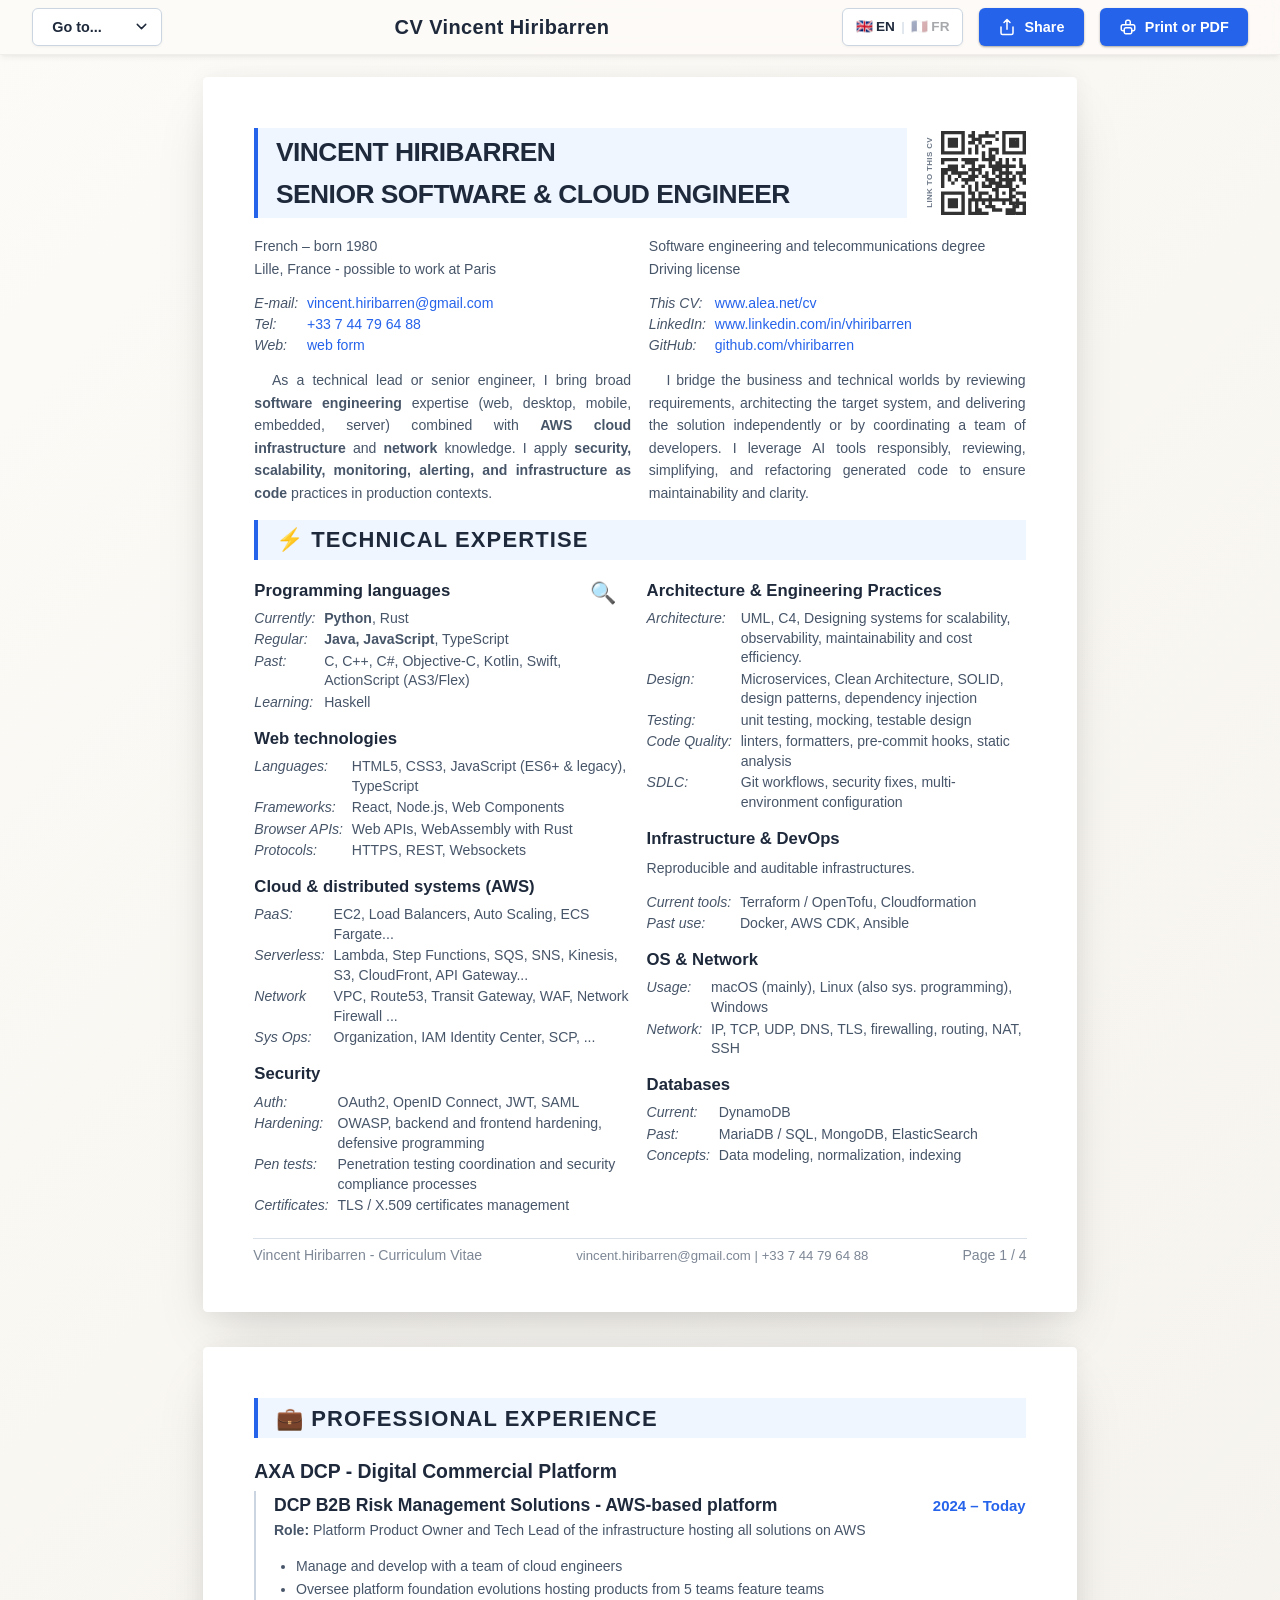
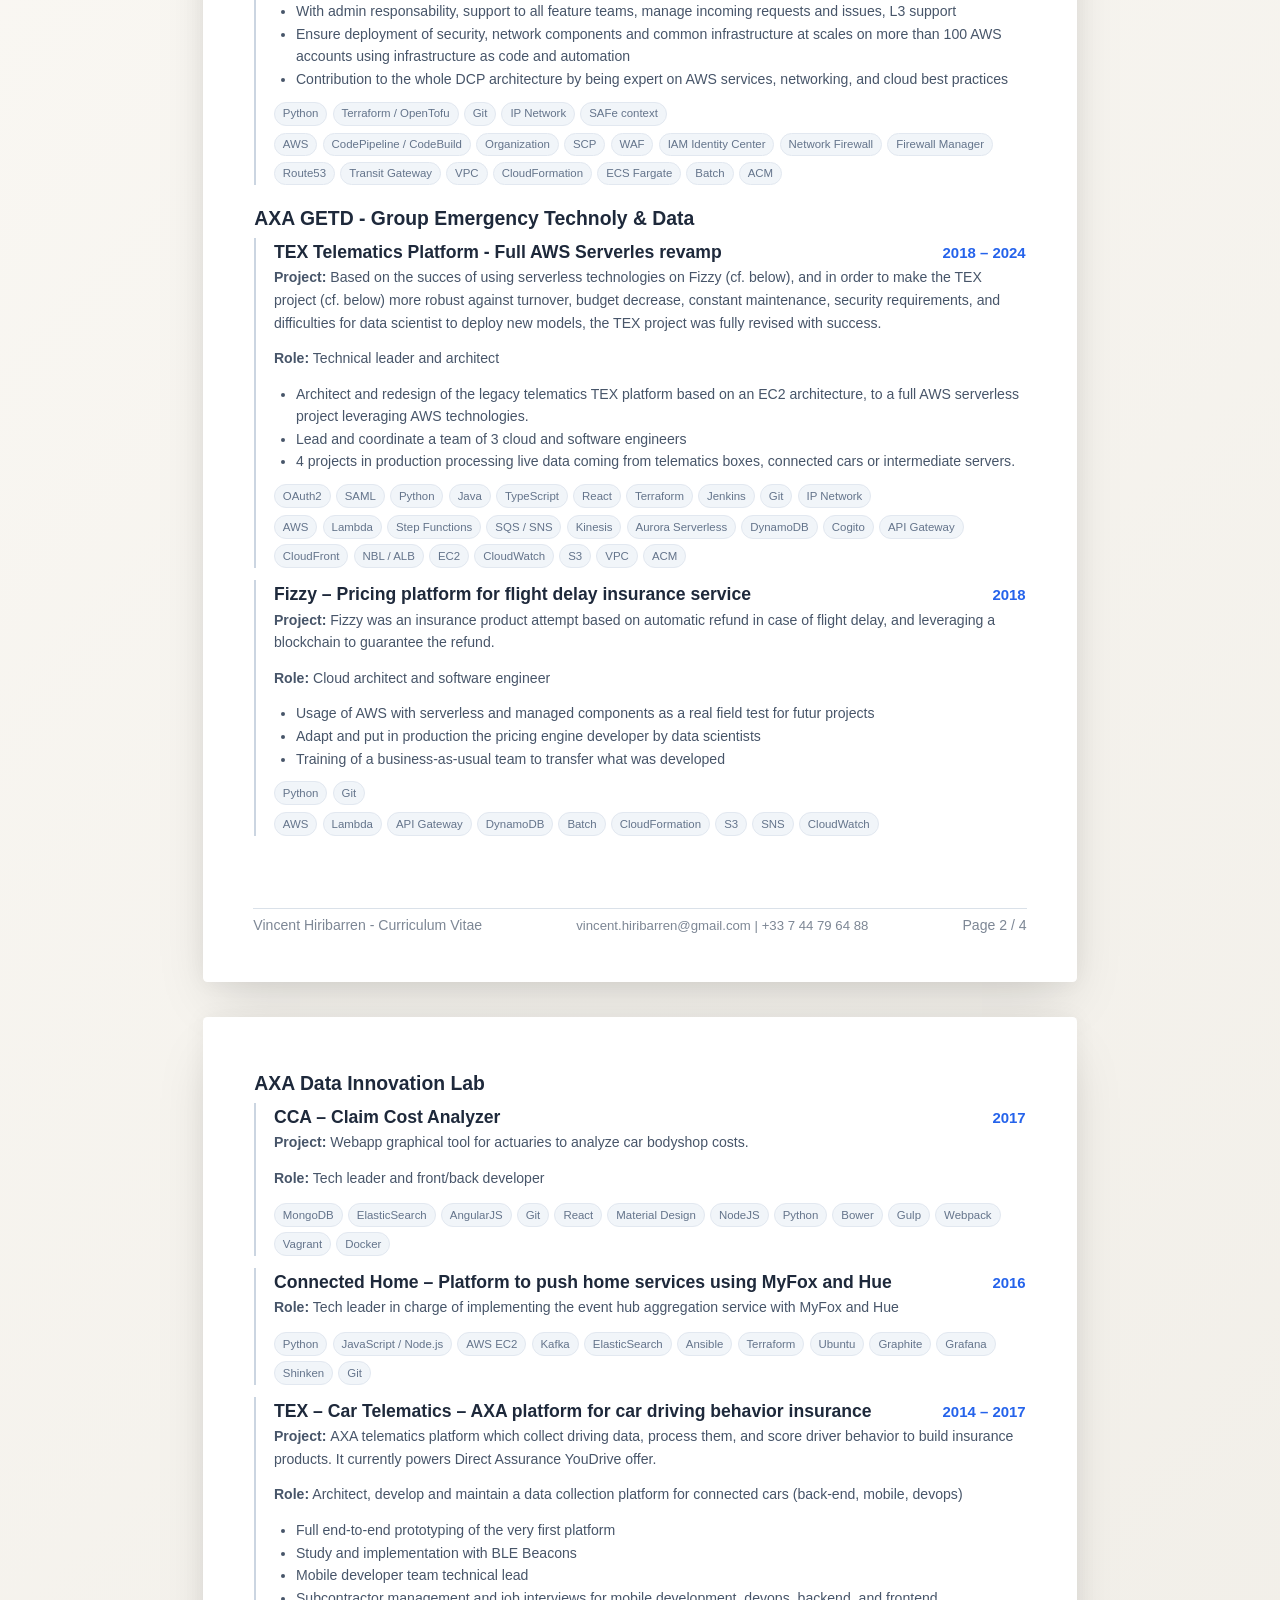
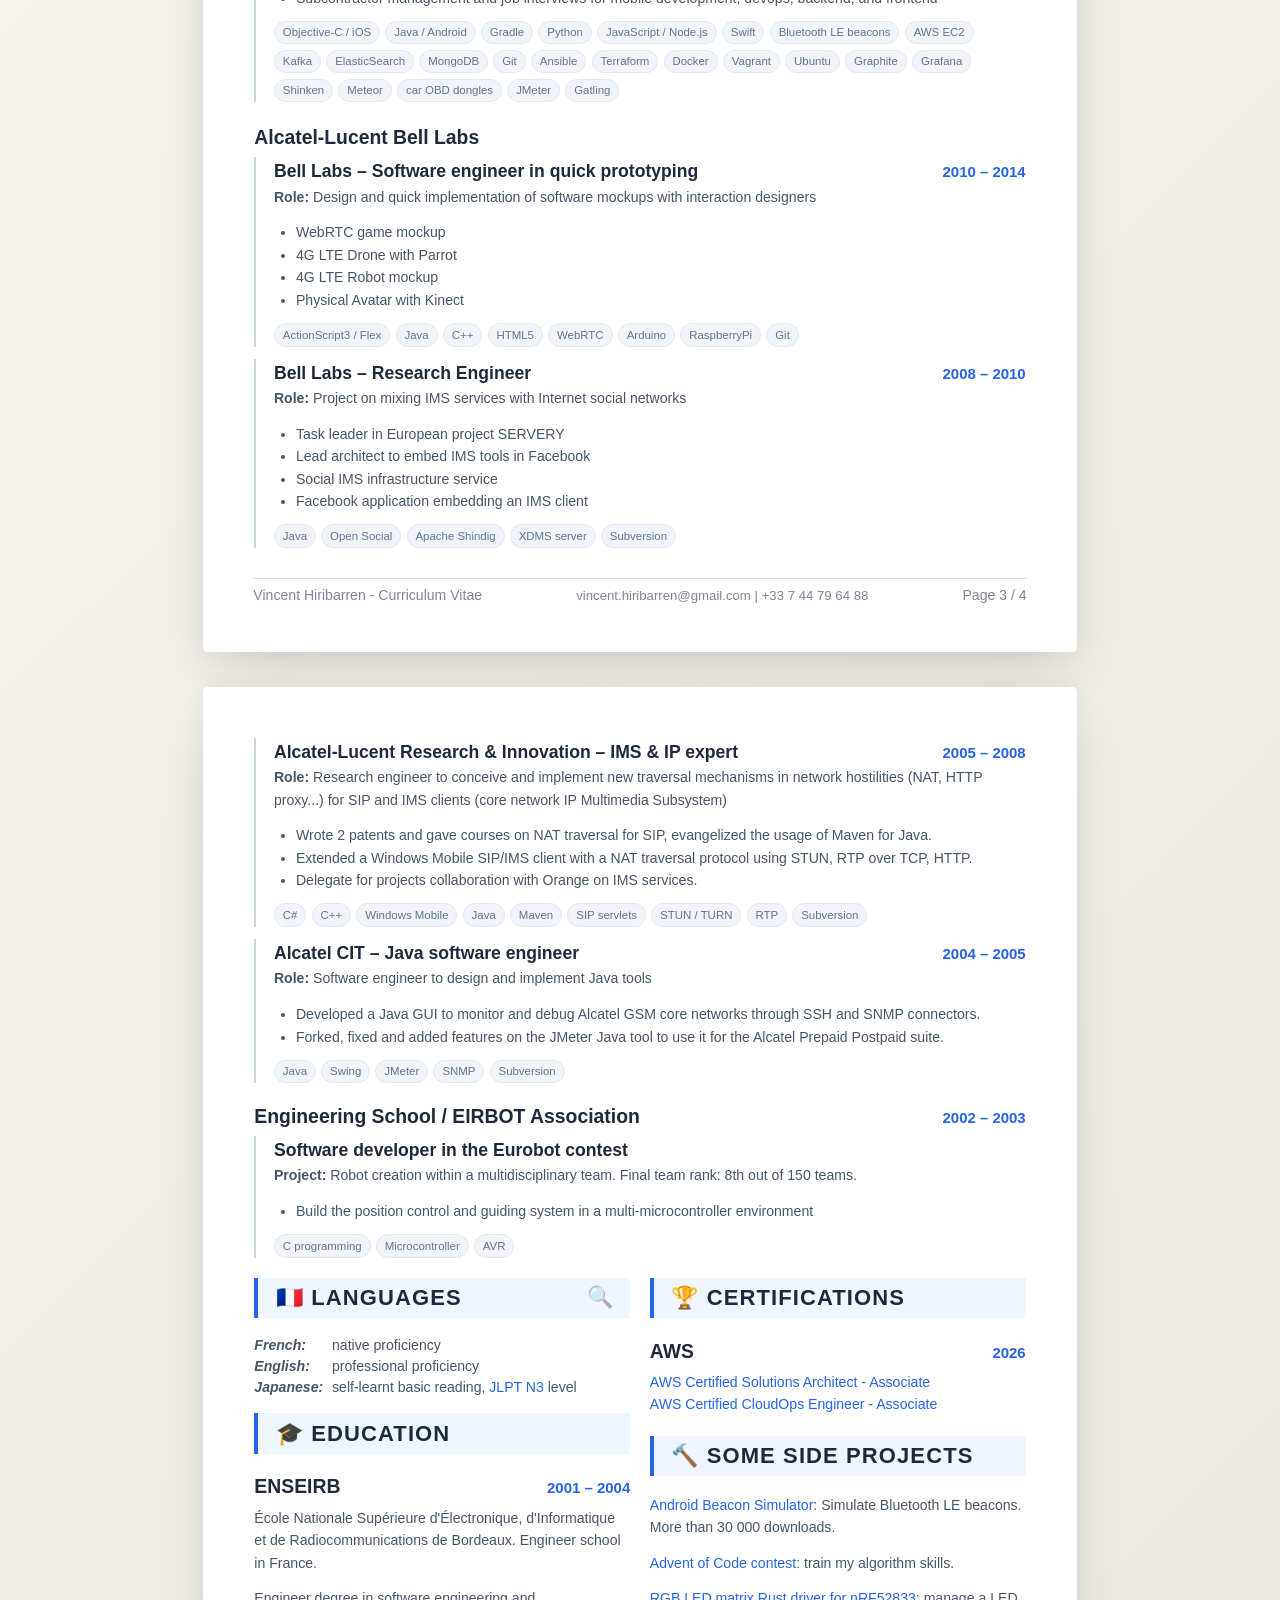
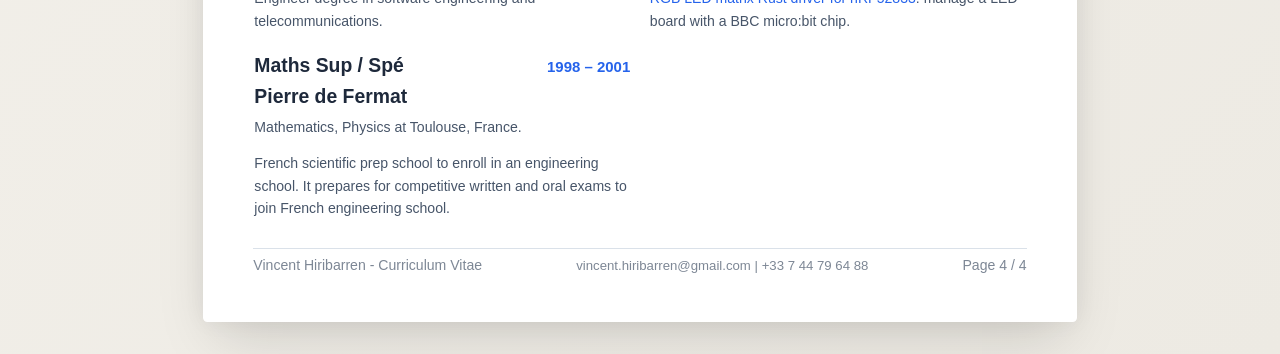
==== docs/en/index.html @ 96ffb00b "add routing mechanism between languages" ====
<!DOCTYPE html>
<!--
Copyright (c) 2026 Vincent Hiribarren

Permission is granted to redistribute this file in its original,
unmodified form, provided that this copyright notice is preserved.

All other rights are reserved.
-->
<html lang="en">

<head>
    <meta charset="UTF-8">
    <meta name="viewport" content="width=device-width, initial-scale=1.0">
    <meta name="author" content="Vincent Hiribarren">
    <meta name="description" content="Curriculum Vitae of Vincent Hiribarren, a Senior Software & Cloud Engineer.">
    <meta name="theme-color" content="#ffffff">
    <meta name="referrer" content="strict-origin-when-cross-origin">
    <meta http-equiv="Content-Security-Policy"
        content="default-src 'self'; style-src 'self' https://fonts.googleapis.com 'sha256-UP0QZg7irvSMvOBz9mH2PIIE28+57UiavRfeVea0l3g=' 'sha256-Qj1FEZfSnNZCfvKCx8cWyaQUb3Y94tyMxWw/MptlHNI='; font-src 'self' https://fonts.gstatic.com; script-src 'self' https://cdnjs.cloudflare.com; img-src 'self' data:; connect-src 'self' https://cdnjs.cloudflare.com;">
    <title>Vincent Hiribarren - Curriculum Vitae</title>
    <link rel="icon" href="../assets/favicon.svg">
    <link rel="stylesheet" href="../assets/styles.css">
    <link rel="stylesheet" href="https://fonts.googleapis.com/css2?family=Inter:wght@300;400;600;700&display=swap">
    <script type="module" src="../assets/script.js"></script>
</head>

<body>

    <header>
        <select id="section-nav" class="nav-select" aria-label="Navigate to section" title="Menu">
            <option value="" disabled selected>Go to...</option>
            <option value="#intro">👤 Intro & Bio</option>
            <option value="#expertise">⚡ Technical Expertise</option>
            <option value="#experience">💼 Professional Experience</option>
            <option value="#certifications">🏆 Certifications</option>
            <option value="#education">🎓 Education</option>
            <option value="#languages">🇫🇷 Languages</option>
            <option value="#projects">🔨 Side projects</option>
        </select>
        <div class="header__title">CV Vincent Hiribarren</div>
        <div class="header__actions">
            <a href="../fr/" class="lang-toggle" title="Passer en français">
                <span class="lang-toggle__item is-active" title="English">🇬🇧<span class="lang-toggle__text"> EN</span></span>
                <span class="lang-toggle__sep">|</span>
                <span class="lang-toggle__item">🇫🇷<span class="lang-toggle__text"> FR</span></span>
            </a>
            <button id="share-doc-btn" class="action-btn" title="Share">
                <svg viewBox="0 0 24 24" fill="none" xmlns="http://www.w3.org/2000/svg">
                    <path d="M4 12v8a2 2 0 0 0 2 2h12a2 2 0 0 0 2-2v-8M16 6l-4-4-4 4M12 2v13" stroke="currentColor"
                        stroke-width="2" stroke-linecap="round" stroke-linejoin="round" />
                </svg>
                <span class="action-btn__text">Share</span>
            </button>
            <button id="print-doc-btn" class="action-btn" title="Print or PDF">
                <svg viewBox="0 0 24 24" fill="none" xmlns="http://www.w3.org/2000/svg">
                    <path
                        d="M17 17H19C19.5304 17 20.0391 16.7893 20.4142 16.4142C20.7893 16.0391 21 15.5304 21 15V11C21 10.4696 20.7893 9.96086 20.4142 9.58579C20.0391 9.21071 19.5304 9 19 9H5C4.46957 9 3.96086 9.21071 3.58579 9.58579C3.21071 9.96086 3 10.4696 3 11V15C3 15.5304 3.21071 16.0391 3.58579 16.4142C3.96086 16.7893 4.46957 17 5 17H7M9 21H15C15.5304 21 16.0391 20.7893 16.4142 20.4142C16.7893 20.0391 17 19.5304 17 19V15C17 14.4696 16.7893 13.9609 16.4142 13.5858C16.0391 13.2107 15.5304 13 15 13H9C8.46957 13 7.96086 13.2107 7.58579 13.5858C7.21071 13.9609 7 14.4696 7 15V19C7 19.5304 7.21071 20.0391 7.58579 20.4142C7.96086 20.7893 8.46957 21 9 21ZM9 9V5C9 4.46957 9.21071 3.96086 9.58579 3.58579C9.96086 3.21071 10.4696 3 11 3H13C13.5304 3 14.0391 3.21071 14.4142 3.58579C14.7893 3.96086 15 4.46957 15 5V9H9Z"
                        stroke="currentColor" stroke-width="2" stroke-linecap="round" stroke-linejoin="round" />
                </svg>
                <span class="action-btn__text">Print or PDF</span>
            </button>
        </div>
    </header>

    <main>

        <!-- Page 1 -->
        <cv-page>
            <section id="intro">
                <div class="intro__header">
                    <h1>Vincent HIRIBARREN<br>Senior Software & Cloud Engineer</h1>
                    <div class="qrcode" aria-hidden="true">
                        <span class="qrcode__label">Link to this CV</span>
                        <img class="qrcode__image" src="../assets/qrcode-cv.svg" alt="QR Code Link to CV">
                    </div>
                </div>
                <div class="content-card">
                    <div class="columns">
                        <div class="columns__item">
                            <p>
                                French – born 1980<br>
                                Lille, France - possible to work at Paris</p>
                        </div>
                        <div class="columns__item">
                            <p> Software engineering and telecommunications degree<br>
                                Driving license</p>
                        </div>
                    </div>
                </div>

                <div class="content-card">
                    <div class="columns">
                        <div class="columns__item intro__info">
                            <dl>
                                <dt>E-mail:</dt>
                                <dd>
                                    <span class="js-contact" data-o="KjkkeCs/JjsgFikzNSQmNC4kLj5pIikzJDguIA=="
                                        data-t="m">email</span>

                                </dd>
                                <dt>Tel: </dt>
                                <dd>
                                    <span class="js-contact" data-o="bn92c2Bnb3B2c2JnYWdldH0=" data-t="t">phone</span>
                                </dd>
                                <dt>Web:</dt>
                                <dd>
                                    <a href="https://www.alea.net/contact/">web form</a>
                                </dd>
                            </dl>
                        </div>

                        <div class="columns__item intro__info">
                            <dl>
                                <dt>This CV:</dt>
                                <dd><a href="https://www.alea.net/cv/" target="_blank"
                                        rel="noopener noreferrer">www.alea.net/cv</a></dd>
                                <dt>LinkedIn:</dt>
                                <dd><a href="https://www.linkedin.com/in/vhiribarren/" target="_blank"
                                        rel="noopener noreferrer">www.linkedin.com/in/vhiribarren</a></dd>
                                <dt>GitHub:</dt>
                                <dd><a href="https://github.com/vhiribarren" target="_blank"
                                        rel="noopener noreferrer">github.com/vhiribarren</a></dd>
                            </dl>
                        </div>
                    </div>
                </div>
                <div class="content-card">
                    <div class="columns">
                        <div class="columns__item intro__bio">
                            <p>
                                As a technical lead or senior engineer, I bring broad <strong>software
                                    engineering</strong> expertise (web, desktop, mobile, embedded, server) combined
                                with <strong>AWS cloud infrastructure</strong> and <strong>network</strong> knowledge. I
                                apply <strong>security, scalability, monitoring, alerting, and infrastructure as
                                    code</strong> practices in production contexts.
                            </p>
                        </div>
                        <div class="columns__item intro__bio">
                            <p>
                                I bridge the business and technical
                                worlds by reviewing requirements, architecting the target system, and
                                delivering the solution independently or by coordinating a team of developers.
                                I leverage AI tools responsibly, reviewing, simplifying,
                                and refactoring generated code to ensure maintainability and clarity.
                            </p>
                        </div>
                    </div>
                </div>
            </section>

            <section id="expertise">

                <h2>⚡ Technical Expertise</h2>
                <div class="skills">

                    <div class="skill-item content-card">
                        <h3>Programming languages</h3>
                        <dl>
                            <dt>Currently:</dt>
                            <dd><strong>Python</strong>, Rust</dd>
                            <dt>Regular:</dt>
                            <dd><strong>Java, JavaScript</strong>, TypeScript</dd>
                            <dt>Past:</dt>
                            <dd>C, C++, C#, Objective-C, Kotlin, Swift, ActionScript (AS3/Flex)</dd>
                            <dt>Learning:</dt>
                            <dd>Haskell</dd>
                        </dl>
                        <div class="section__detail u-hidden">
                            <h2>Programming languages</h2>
                            <p><strong>Python:</strong> </p>
                            <p>Lorem ipsum dolor sit amet consectetur adipisicing elit. Quisquam, quod.</p>
                        </div>
                    </div>

                    <div class="skill-item content-card">
                        <h3>Web technologies</h3>
                        <dl>
                            <dt>Languages:</dt>
                            <dd>HTML5, CSS3, JavaScript (ES6+ &amp; legacy), TypeScript</dd>
                            <dt>Frameworks:</dt>
                            <dd>React, Node.js, Web Components</dd>
                            <dt>Browser APIs:</dt>
                            <dd>Web APIs, WebAssembly with Rust</dd>
                            <dt>Protocols:</dt>
                            <dd>HTTPS, REST, Websockets</dd>
                        </dl>
                    </div>

                    <div class="skill-item content-card">
                        <h3>Cloud &amp; distributed systems (AWS)</h3>
                        <dl>
                            <dt>PaaS:</dt>
                            <dd>EC2, Load Balancers, Auto Scaling, ECS Fargate...</dd>
                            <dt>Serverless:</dt>
                            <dd>Lambda, Step Functions, SQS, SNS, Kinesis, S3, CloudFront, API Gateway...</dd>
                            <dt>Network</dt>
                            <dd>VPC, Route53, Transit Gateway, WAF, Network Firewall ...</dd>
                            <dt>Sys Ops:</dt>
                            <dd>Organization, IAM Identity Center, SCP, ...</dd>
                        </dl>
                    </div>

                    <div class="skill-item content-card">
                        <h3>Security</h3>
                        <dl>
                            <dt>Auth:</dt>
                            <dd>OAuth2, OpenID Connect, JWT, SAML</dd>
                            <dt>Hardening:</dt>
                            <dd>OWASP, backend and frontend hardening, defensive programming</dd>
                            <dt>Pen tests:</dt>
                            <dd>Penetration testing coordination and security compliance processes</dd>
                            <dt>Certificates:</dt>
                            <dd>TLS / X.509 certificates management</dd>
                        </dl>
                    </div>

                    <div class="skill-item content-card">
                        <h3>Architecture & Engineering Practices</h3>
                        <dl>
                            <dt>Architecture:</dt>
                            <dd>UML, C4, Designing systems for scalability, observability, maintainability and cost
                                efficiency.</dd>
                            <dt>Design:</dt>
                            <dd>Microservices, Clean Architecture, SOLID, design patterns, dependency injection</dd>
                            <dt>Testing:</dt>
                            <dd>unit testing, mocking, testable design</dd>
                            <dt>Code Quality:</dt>
                            <dd>linters, formatters, pre-commit hooks, static analysis</dd>
                            <dt>SDLC:</dt>
                            <dd>Git workflows, security fixes, multi-environment configuration</dd>
                        </dl>
                    </div>

                    <div class="skill-item content-card">
                        <h3>Infrastructure &amp; DevOps</h3>
                        <p>Reproducible and auditable infrastructures.</p>
                        <dl>
                            <dt>Current tools:</dt>
                            <dd>Terraform / OpenTofu, Cloudformation</dd>
                            <dt>Past use:</dt>
                            <dd>Docker, AWS CDK, Ansible</dd>
                        </dl>
                    </div>

                    <div class="skill-item content-card">
                        <h3>OS & Network</h3>
                        <dl>
                            <dt>Usage:</dt>
                            <dd>macOS (mainly), Linux (also sys. programming), Windows</dd>
                            <dt>Network:</dt>
                            <dd>IP, TCP, UDP, DNS, TLS, firewalling, routing, NAT, SSH</dd>
                        </dl>
                    </div>

                    <div class="skill-item content-card">
                        <h3>Databases</h3>
                        <dl>
                            <dt>Current:</dt>
                            <dd>DynamoDB</dd>
                            <dt>Past:</dt>
                            <dd>MariaDB / SQL, MongoDB, ElasticSearch</dd>
                            <dt>Concepts:</dt>
                            <dd>Data modeling, normalization, indexing</dd>
                        </dl>
                    </div>

                </div>
            </section>
        </cv-page>

        <!-- Page 2 -->
        <cv-page>
            <section id="experience">
                <h2>💼 Professional Experience</h2>

                <div class="timeline content-card">
                    <div class="timeline__header">
                        <h3>AXA DCP - Digital Commercial Platform</h3>
                    </div>

                    <div class="timeline__sub-item">
                        <div class="timeline__sub-header">
                            <h4>DCP B2B Risk Management Solutions - AWS-based platform</h4>
                            <span class="date">2024 – Today</span>
                        </div>
                        <p><strong>Role:</strong> Platform Product Owner and Tech Lead of the infrastructure hosting all
                            solutions on AWS</p>
                        <ul>
                            <li>Manage and develop with a team of cloud engineers</li>
                            <li>Oversee platform foundation evolutions hosting products from 5 teams feature teams</li>
                            <li>With admin responsability, support to all feature teams, manage incoming requests and
                                issues, L3 support</li>
                            <li>Ensure deployment of security, network components and common infrastructure at scales on
                                more than 100 AWS accounts using infrastructure as code and automation</li>
                            <li>Contribution to the whole DCP architecture by being expert on AWS services, networking,
                                and cloud best practices</li>
                        </ul>
                        <div class="tech-pills">
                            <span class="tech-pills__item">Python</span>
                            <span class="tech-pills__item">Terraform / OpenTofu</span>
                            <span class="tech-pills__item">Git</span>
                            <span class="tech-pills__item">IP Network</span>
                            <span class="tech-pills__item">SAFe context</span>

                        </div>
                        <div class="tech-pills">
                            <span class="tech-pills__item">AWS</span>
                            <span class="tech-pills__item">CodePipeline / CodeBuild</span>
                            <span class="tech-pills__item">Organization</span>
                            <span class="tech-pills__item">SCP</span>
                            <span class="tech-pills__item">WAF</span>
                            <span class="tech-pills__item">IAM Identity Center</span>
                            <span class="tech-pills__item">Network Firewall</span>
                            <span class="tech-pills__item">Firewall Manager</span>
                            <span class="tech-pills__item">Route53</span>
                            <span class="tech-pills__item">Transit Gateway</span>
                            <span class="tech-pills__item">VPC</span>
                            <span class="tech-pills__item">CloudFormation</span>
                            <span class="tech-pills__item">ECS Fargate</span>
                            <span class="tech-pills__item">Batch</span>
                            <span class="tech-pills__item">ACM</span>
                        </div>
                    </div>
                </div>

                <div class="timeline content-card">
                    <div class="timeline__header">
                        <h3>AXA GETD - Group Emergency Technoly & Data</h3>
                    </div>
                    <div class="timeline__sub-item">
                        <div class="timeline__sub-header">
                            <h4>TEX Telematics Platform - Full AWS Serverles revamp</h4>
                            <span class="date">2018 – 2024</span>
                        </div>

                        <p><strong>Project: </strong>Based on the succes of using serverless technologies on Fizzy (cf.
                            below), and in order to make the TEX project (cf. below) more robust against turnover,
                            budget decrease,
                            constant maintenance, security requirements, and difficulties for data scientist to deploy
                            new models, the TEX project was fully revised with success.
                        </p>
                        <p><strong>Role:</strong> Technical leader and architect</p>
                        <ul>
                            <li>Architect and redesign of the legacy telematics TEX platform based on an EC2
                                architecture, to a full AWS serverless project leveraging AWS
                                technologies.</li>
                            <li>Lead and coordinate a team of 3 cloud and software engineers</li>
                            <li>4 projects in production processing live data coming from telematics boxes, connected
                                cars or intermediate servers.</li>
                        </ul>
                        <div class="tech-pills">
                            <span class="tech-pills__item">OAuth2</span>
                            <span class="tech-pills__item">SAML</span>
                            <span class="tech-pills__item">Python</span>
                            <span class="tech-pills__item">Java</span>
                            <span class="tech-pills__item">TypeScript</span>
                            <span class="tech-pills__item">React</span>
                            <span class="tech-pills__item">Terraform</span>
                            <span class="tech-pills__item">Jenkins</span>
                            <span class="tech-pills__item">Git</span>
                            <span class="tech-pills__item">IP Network</span>
                        </div>
                        <div class="tech-pills">
                            <span class="tech-pills__item">AWS</span>
                            <span class="tech-pills__item">Lambda</span>
                            <span class="tech-pills__item">Step Functions</span>
                            <span class="tech-pills__item">SQS / SNS</span>
                            <span class="tech-pills__item">Kinesis</span>
                            <span class="tech-pills__item">Aurora Serverless</span>
                            <span class="tech-pills__item">DynamoDB</span>
                            <span class="tech-pills__item">Cogito</span>
                            <span class="tech-pills__item">API Gateway</span>
                            <span class="tech-pills__item">CloudFront</span>
                            <span class="tech-pills__item">NBL / ALB</span>
                            <span class="tech-pills__item">EC2</span>
                            <span class="tech-pills__item">CloudWatch</span>
                            <span class="tech-pills__item">S3</span>
                            <span class="tech-pills__item">VPC</span>
                            <span class="tech-pills__item">ACM</span>
                        </div>
                    </div>

                    <div class="timeline__sub-item">
                        <div class="timeline__sub-header">
                            <h4>Fizzy – Pricing platform for flight delay insurance service</h4>
                            <span class="date">2018</span>
                        </div>
                        <p><strong>Project: </strong>Fizzy was an insurance product attempt based on automatic refund in
                            case of flight delay, and leveraging a blockchain to guarantee the refund.
                        </p>
                        <p><strong>Role:</strong> Cloud architect and software engineer</p>
                        <ul>
                            <li>Usage of AWS with serverless and managed components as a real field test for futur
                                projects</li>
                            <li>Adapt and put in production the pricing engine developer by data scientists</li>
                            <li>Training of a business-as-usual team to transfer what was developed</li>
                        </ul>
                        <div class="tech-pills">
                            <span class="tech-pills__item">Python</span>
                            <span class="tech-pills__item">Git</span>
                        </div>
                        <div class="tech-pills">
                            <span class="tech-pills__item">AWS</span>
                            <span class="tech-pills__item">Lambda</span>
                            <span class="tech-pills__item">API Gateway</span>
                            <span class="tech-pills__item">DynamoDB</span>
                            <span class="tech-pills__item">Batch</span>
                            <span class="tech-pills__item">CloudFormation</span>
                            <span class="tech-pills__item">S3</span>
                            <span class="tech-pills__item">SNS</span>
                            <span class="tech-pills__item">CloudWatch</span>
                        </div>
                    </div>

                </div>
            </section>
        </cv-page>

        <!-- Page 3 -->
        <cv-page>
            <section>
                <div class="timeline content-card">
                    <div class="timeline__header">
                        <h3>AXA Data Innovation Lab</h3>
                    </div>
                    <div class="timeline__sub-item">
                        <div class="timeline__sub-header">
                            <h4>CCA – Claim Cost Analyzer</h4>
                            <span class="date">2017</span>
                        </div>
                        <p><strong>Project:</strong> Webapp graphical tool for actuaries to analyze car bodyshop costs.
                        </p>
                        <p><strong>Role:</strong> Tech leader and front/back developer</p>
                        <div class="tech-pills">
                            <span class="tech-pills__item">MongoDB</span>
                            <span class="tech-pills__item">ElasticSearch</span>
                            <span class="tech-pills__item">AngularJS</span>
                            <span class="tech-pills__item">Git</span>
                            <span class="tech-pills__item">React</span>
                            <span class="tech-pills__item">Material Design</span>
                            <span class="tech-pills__item">NodeJS</span>
                            <span class="tech-pills__item">Python</span>
                            <span class="tech-pills__item">Bower</span>
                            <span class="tech-pills__item">Gulp</span>
                            <span class="tech-pills__item">Webpack</span>
                            <span class="tech-pills__item">Vagrant</span>
                            <span class="tech-pills__item">Docker</span>
                        </div>
                    </div>

                    <div class="timeline__sub-item">
                        <div class="timeline__sub-header">
                            <h4>Connected Home – Platform to push home services using MyFox and Hue</h4>
                            <span class="date">2016</span>
                        </div>
                        <p><strong>Role:</strong> Tech leader in charge of implementing the event hub aggregation
                            service with MyFox and Hue</p>
                        <div class="tech-pills">
                            <span class="tech-pills__item">Python</span>
                            <span class="tech-pills__item">JavaScript / Node.js</span>
                            <span class="tech-pills__item">AWS EC2</span>
                            <span class="tech-pills__item">Kafka</span>
                            <span class="tech-pills__item">ElasticSearch</span>
                            <span class="tech-pills__item">Ansible</span>
                            <span class="tech-pills__item">Terraform</span>
                            <span class="tech-pills__item">Ubuntu</span>
                            <span class="tech-pills__item">Graphite</span>
                            <span class="tech-pills__item">Grafana</span>
                            <span class="tech-pills__item">Shinken</span>
                            <span class="tech-pills__item">Git</span>
                        </div>
                    </div>

                    <div class="timeline__sub-item">
                        <div class="timeline__sub-header">
                            <h4>TEX – Car Telematics – AXA platform for car driving behavior insurance</h4>
                            <span class="date">2014 – 2017</span>
                        </div>
                        <p><strong>Project: </strong>AXA telematics platform which collect driving data, process them,
                            and score driver behavior to build insurance products. It currently powers Direct Assurance
                            YouDrive offer.</p>
                        <p><strong>Role:</strong> Architect, develop and maintain a data collection platform for
                            connected cars (back-end, mobile, devops)</p>
                        <ul>
                            <li>Full end-to-end prototyping of the very first platform</li>
                            <li>Study and implementation with BLE Beacons</li>
                            <li>Mobile developer team technical lead</li>
                            <li>Subcontractor management and job interviews for mobile development, devops, backend, and
                                frontend</li>
                        </ul>
                        <div class="tech-pills">
                            <span class="tech-pills__item">Objective-C / iOS</span>
                            <span class="tech-pills__item">Java / Android</span>
                            <span class="tech-pills__item">Gradle</span>
                            <span class="tech-pills__item">Python</span>
                            <span class="tech-pills__item">JavaScript / Node.js</span>
                            <span class="tech-pills__item">Swift</span>
                            <span class="tech-pills__item">Bluetooth LE beacons</span>
                            <span class="tech-pills__item">AWS EC2</span>
                            <span class="tech-pills__item">Kafka</span>
                            <span class="tech-pills__item">ElasticSearch</span>
                            <span class="tech-pills__item">MongoDB</span>
                            <span class="tech-pills__item">Git</span>
                            <span class="tech-pills__item">Ansible</span>
                            <span class="tech-pills__item">Terraform</span>
                            <span class="tech-pills__item">Docker</span>
                            <span class="tech-pills__item">Vagrant</span>
                            <span class="tech-pills__item">Ubuntu</span>
                            <span class="tech-pills__item">Graphite</span>
                            <span class="tech-pills__item">Grafana</span>
                            <span class="tech-pills__item">Shinken</span>
                            <span class="tech-pills__item">Meteor</span>
                            <span class="tech-pills__item">car OBD dongles</span>
                            <span class="tech-pills__item">JMeter</span>
                            <span class="tech-pills__item">Gatling</span>
                        </div>
                    </div>
                </div>
            </section>
            <section>
                <div class="timeline content-card content-card--merge-down">
                    <div class="timeline__header">
                        <h3>Alcatel-Lucent Bell Labs</h3>
                    </div>

                    <div class="timeline__sub-item">
                        <div class="timeline__sub-header">
                            <h4>Bell Labs – Software engineer in quick prototyping</h4>
                            <span class="date">2010 – 2014</span>
                        </div>
                        <p><strong>Role:</strong> Design and quick implementation of software mockups with interaction
                            designers</p>
                        <ul>
                            <li>WebRTC game mockup</li>
                            <li>4G LTE Drone with Parrot</li>
                            <li>4G LTE Robot mockup</li>
                            <li>Physical Avatar with Kinect</li>
                        </ul>
                        <div class="tech-pills">
                            <span class="tech-pills__item">ActionScript3 / Flex</span>
                            <span class="tech-pills__item">Java</span>
                            <span class="tech-pills__item">C++</span>
                            <span class="tech-pills__item">HTML5</span>
                            <span class="tech-pills__item">WebRTC</span>
                            <span class="tech-pills__item">Arduino</span>
                            <span class="tech-pills__item">RaspberryPi</span>
                            <span class="tech-pills__item">Git</span>

                        </div>
                    </div>

                    <div class="timeline__sub-item">
                        <div class="timeline__sub-header">
                            <h4>Bell Labs – Research Engineer</h4>
                            <span class="date">2008 – 2010</span>
                        </div>
                        <p><strong>Role:</strong> Project on mixing IMS services with Internet social networks</p>
                        <ul>
                            <li>Task leader in European project SERVERY</li>
                            <li>Lead architect to embed IMS tools in Facebook</li>
                            <li>Social IMS infrastructure service</li>
                            <li>Facebook application embedding an IMS client</li>
                        </ul>
                        <div class="tech-pills">
                            <span class="tech-pills__item">Java</span>
                            <span class="tech-pills__item">Open Social</span>
                            <span class="tech-pills__item">Apache Shindig</span>
                            <span class="tech-pills__item">XDMS server</span>
                            <span class="tech-pills__item">Subversion</span>
                        </div>
                    </div>

                </div>
            </section>
        </cv-page>

        <!-- Page 4 -->
        <cv-page>

            <section>
                <div class="timeline content-card content-card--merge-up">

                    <div class="timeline__sub-item">
                        <div class="timeline__sub-header">
                            <h4>Alcatel-Lucent Research &amp; Innovation – IMS &amp; IP expert</h4>
                            <span class="date">2005 – 2008</span>
                        </div>
                        <p><strong>Role:</strong> Research engineer to conceive and implement new traversal mechanisms
                            in network hostilities (NAT, HTTP proxy...) for SIP and IMS clients (core network IP
                            Multimedia Subsystem)</p>
                        <ul>
                            <li>Wrote 2 patents and gave courses on NAT traversal for SIP, evangelized the usage of
                                Maven for Java.</li>
                            <li>Extended a Windows Mobile SIP/IMS client with a NAT traversal protocol using STUN, RTP
                                over TCP, HTTP.</li>
                            <li>Delegate for projects collaboration with Orange on IMS services.</li>
                        </ul>
                        <div class="tech-pills">
                            <span class="tech-pills__item">C#</span>
                            <span class="tech-pills__item">C++</span>
                            <span class="tech-pills__item">Windows Mobile</span>
                            <span class="tech-pills__item">Java</span>
                            <span class="tech-pills__item">Maven</span>
                            <span class="tech-pills__item">SIP servlets</span>
                            <span class="tech-pills__item">STUN / TURN</span>
                            <span class="tech-pills__item">RTP</span>
                            <span class="tech-pills__item">Subversion</span>

                        </div>
                    </div>

                    <div class="timeline__sub-item">
                        <div class="timeline__sub-header">
                            <h4>Alcatel CIT – Java software engineer</h4>
                            <span class="date">2004 – 2005</span>
                        </div>
                        <p><strong>Role:</strong> Software engineer to design and implement Java tools
                        </p>
                        <ul>
                            <li>Developed a Java GUI to monitor and debug Alcatel GSM core networks through SSH
                                and SNMP
                                connectors.</li>
                            <li>Forked, fixed and added features on the JMeter Java tool to use it for the Alcatel
                                Prepaid Postpaid suite.</li>
                        </ul>
                        <div class="tech-pills">
                            <span class="tech-pills__item">Java</span>
                            <span class="tech-pills__item">Swing</span>
                            <span class="tech-pills__item">JMeter</span>
                            <span class="tech-pills__item">SNMP</span>
                            <span class="tech-pills__item">Subversion</span>
                        </div>
                    </div>
                </div>
                <div class="timeline content-card">
                    <div class="timeline__header">
                        <h3>Engineering School / EIRBOT Association</h3>
                        <span class="date">2002 – 2003</span>
                    </div>
                    <div class="timeline__sub-item">
                        <div class="timeline__sub-header">
                            <h4>Software developer in the Eurobot contest</h4>
                        </div>
                        <p><strong>Project:</strong> Robot creation within a multidisciplinary team. Final team rank:
                            8th out of 150 teams.</p>
                        <ul>
                            <li> Build the position control and guiding system in a multi-microcontroller environment
                            </li>
                        </ul>
                        <div class="tech-pills">
                            <span class="tech-pills__item">C programming</span>
                            <span class="tech-pills__item">Microcontroller</span>
                            <span class="tech-pills__item">AVR</span>
                        </div>
                    </div>
                </div>
            </section>

            <div class="columns">
                <div class="columns__item">
                    <section id="languages">
                        <h2>🇫🇷 Languages</h2>
                        <div class="content-card">
                            <dl>
                                <dt><strong>French:</strong></dt>
                                <dd>native proficiency</dd>
                                <dt><strong>English:</strong></dt>
                                <dd>professional proficiency</dd>
                                <dt><strong>Japanese:</strong></dt>
                                <dd>self-learnt basic reading, <a
                                        href="https://www.jlpt.jp/e/about/levelsummary.html">JLPT N3</a>
                                    level</dd>
                            </dl>
                        </div>
                        <div class="section__detail u-hidden">
                            <h2>🇫🇷 Languages</h2>
                            <h3>About Japanese</h3>
                            <p>Being interested in the Japanese culture and wanting to be more familiar with Chinese
                                and Japanese characters, I self-learnt reading Japanese. I discovered my
                                learning could allow me to passe the first level of the JLPT - Japanese Language
                                Proficiency Test - so I pushed the study even further and challenge myself to pass it as
                                free candidate, with success for the 3 basic levels:</p>
                            <ul>
                                <li>2013: Level 5</li>
                                <li>2014: Level 4</li>
                                <li>2016: Level 3</li>
                            </ul>
                            <p>However, I am unable to speak and write Japanese. I have basic understanding, but not
                                enough to follow a discussion.</p>
                        </div>
                    </section>
                    <section id="education">
                        <h2>🎓 Education</h2>
                        <div class="timeline content-card">
                            <div class="timeline__header">
                                <h3>ENSEIRB</h3>
                                <span class="date">2001 – 2004</span>
                            </div>
                            <p>École Nationale Supérieure d'Électronique, d'Informatique et de Radiocommunications de
                                Bordeaux. Engineer school in France.</p>
                            <p>Engineer degree in software engineering and
                                telecommunications.</p>
                        </div>
                        <div class="timeline content-card">
                            <div class="timeline__header">
                                <h3>Maths Sup / Spé<br>Pierre de Fermat</h3>
                                <span class="date">1998 – 2001</span>
                            </div>
                            <p>Mathematics, Physics at Toulouse, France.</p>
                            <p>
                                French scientific prep school to enroll in an engineering school. It prepares for
                                competitive written and oral exams to join French engineering school.</p>
                        </div>
                    </section>
                </div>

                <div class="columns__item">
                    <section id="certifications">
                        <h2>🏆 Certifications</h2>
                        <div class="timeline content-card">
                            <div class="timeline__header">
                                <h3>AWS</h3>
                                <span class="date">2026</span>
                            </div>
                            <p><a href="https://cp.certmetrics.com/amazon/en/public/verify/credential/0f880a43245148a7adcbef3110884e4d"
                                    target="_blank" rel="noopener noreferrer">AWS
                                    Certified Solutions Architect - Associate</a><br>
                                <a href="https://cp.certmetrics.com/amazon/en/public/verify/credential/adc1d8e858ee4228bde6d64d662a24e7"
                                    target="_blank" rel="noopener noreferrer">AWS
                                    Certified CloudOps Engineer - Associate</a>
                            </p>
                        </div>
                    </section>

                    <section id="projects">
                        <h2>🔨 Some side projects</h2>
                        <div class="content-card">
                            <p><a href="https://github.com/vhiribarren/beacon-simulator-android">Android Beacon
                                    Simulator</a>:
                                Simulate Bluetooth LE beacons. More than 30 000 downloads.</p>
                            <p><a href="https://github.com/vhiribarren/advent-of-code">Advent of Code contest</a>: train
                                my
                                algorithm skills.</p>
                            <p><a href="https://github.com/vhiribarren/nrf52833-rgb-led-matrix-lib-rust">RGB LED
                                    matrix Rust driver for nRF52833</a>: manage a LED board with a BBC micro:bit chip.
                            </p>
                        </div>
                    </section>
                </div>
            </div>
        </cv-page>

    </main>

    <!-- Overlay and Drawer for section details -->
    <div id="detail-overlay" class="detail-overlay"></div>
    <div id="detail-drawer" class="detail-drawer">
        <button id="close-drawer-btn" class="close-btn" aria-label="Close details">
            <svg viewBox="0 0 24 24" fill="none" xmlns="http://www.w3.org/2000/svg">
                <path d="M18 6L6 18M6 6L18 18" stroke="currentColor" stroke-width="2" stroke-linecap="round"
                    stroke-linejoin="round" />
            </svg>
        </button>
        <div id="detail-content" class="detail-drawer__content"></div>
    </div>

    <template id="page-template">
        <link rel="stylesheet" href="../assets/styles.css">
        <article>
            <slot></slot>
            <footer class="page-footer">
                <span>Vincent Hiribarren - Curriculum Vitae</span>
                <span class="page-footer__contact">
                    <span class="js-contact" data-o="KjkkeCs/JjsgFikzNSQmNC4kLj5pIikzJDguIA==" data-t="m">email</span> |
                    <span class="js-contact" data-o="bn92c2Bnb3B2c2JnYWdldH0=" data-t="t">phone</span>
                </span>
                <span class="page-footer__number"></span>
            </footer>
        </article>
    </template>
</body>

</html>
---- docs/assets/styles.css ----
/*
Copyright (c) 2026 Vincent Hiribarren

Permission is granted to redistribute this file in its original,
unmodified form, provided that this copyright notice is preserved.

All other rights are reserved.
*/

:root {
    --bg-color: #f7f5f0;
    --bg-gradient: linear-gradient(135deg, #fdfbf7 0%, #edeae3 100%);
    --paper-color: #ffffff;
    --text-primary: #1e293b;
    --text-secondary: #475569;
    --accent-color: #2563eb;
    --accent-light: #eff6ff;
    --border-color: #cbd5e1;

    --page-width: 210mm;
    --page-height: 297mm;
    --page-padding: 12mm;
    --font-size-base: 9.6pt;

    --overlay-max-width: 900px;
    --spacing-xl: 3rem;
    --spacing-lg: 1.5rem;
    --spacing-md: 0.75rem;
    --spacing-sm: 0.5rem;
    --spacing-xs: 0.25rem;
    --blur-standard: 8px;
    --accent-hover: #1d4ed8;
    --header-bg-opacity: 0.85;
    --overlay-bg-opacity: 0.40;

    --font-family-base: 'Inter', -apple-system, BlinkMacSystemFont, "Segoe UI", Roboto, Helvetica, Arial, sans-serif;
    --line-height-base: 1.6;
    --line-height-tight: 1.4;
    --zoom-factor: 1.1;

    --pill-bg: #f1f5f9;
    --pill-text: #64748b;
    --pill-border: #e2e8f0;

    --header-bg-rgb: 253, 251, 247;
    --header-border-color: rgba(0, 0, 0, 0.05);

    --nav-arrow-icon: url("data:image/svg+xml;charset=UTF-8,%3Csvg xmlns='http://www.w3.org/2000/svg' viewBox='0 0 24 24' fill='none' stroke='%231e293b' stroke-width='2' stroke-linecap='round' stroke-linejoin='round'%3E%3Cpolyline points='6 9 12 15 18 9'%3E%3C/polyline%3E%3C/svg%3E");
    --nav-burger-icon: url("data:image/svg+xml;charset=UTF-8,%3Csvg xmlns='http://www.w3.org/2000/svg' viewBox='0 0 24 24' fill='none' stroke='%231e293b' stroke-width='2' stroke-linecap='round' stroke-linejoin='round'%3E%3Cline x1='3' y1='12' x2='21' y2='12'%3E%3C/line%3E%3Cline x1='3' y1='6' x2='21' y2='6'%3E%3C/line%3E%3Cline x1='3' y1='18' x2='21' y2='18'%3E%3C/line%3E%3C/svg%3E");
}

@media (prefers-color-scheme: dark) {
    :root {
        --bg-color: #0f172a;
        --bg-gradient: linear-gradient(135deg, #020617 0%, #0f172a 100%);
        --paper-color: #1e293b;
        --text-primary: #f8fafc;
        --text-secondary: #cbd5e1;
        --accent-color: #3b82f6;
        --accent-light: rgba(59, 130, 246, 0.15);
        --border-color: #334155;
        --accent-hover: #60a5fa;

        --pill-bg: #334155;
        --pill-text: #94a3b8;
        --pill-border: #475569;

        --header-bg-rgb: 15, 23, 42;
        --header-border-color: rgba(255, 255, 255, 0.05);

        --nav-arrow-icon: url("data:image/svg+xml;charset=UTF-8,%3Csvg xmlns='http://www.w3.org/2000/svg' viewBox='0 0 24 24' fill='none' stroke='%23f8fafc' stroke-width='2' stroke-linecap='round' stroke-linejoin='round'%3E%3Cpolyline points='6 9 12 15 18 9'%3E%3C/polyline%3E%3C/svg%3E");
        --nav-burger-icon: url("data:image/svg+xml;charset=UTF-8,%3Csvg xmlns='http://www.w3.org/2000/svg' viewBox='0 0 24 24' fill='none' stroke='%23f8fafc' stroke-width='2' stroke-linecap='round' stroke-linejoin='round'%3E%3Cline x1='3' y1='12' x2='21' y2='12'%3E%3C/line%3E%3Cline x1='3' y1='6' x2='21' y2='6'%3E%3C/line%3E%3Cline x1='3' y1='18' x2='21' y2='18'%3E%3C/line%3E%3C/svg%3E");
    }
}

.u-hidden {
    display: none !important;
}

* {
    box-sizing: border-box;
    margin: 0;
    padding: 0;
}

html {
    scroll-behavior: smooth;
}

body {
    font-family: var(--font-family-base);
    background: var(--bg-gradient);
    background-color: var(--bg-color);
    color: var(--text-primary);
    line-height: var(--line-height-base);
    padding: 0 0 2rem 0;
    min-height: 100vh;
    font-size: var(--font-size-base);
}

p {
    margin-bottom: var(--spacing-md);
}

ul {
    margin-top: var(--spacing-sm);
    padding-left: 1.25rem;
    list-style-type: disc;
    padding-bottom: 4px;
}

header {
    position: sticky;
    top: 0;
    left: 0;
    width: 100%;
    transform: translateY(var(--header-offset, 0));
    will-change: opacity;
    transition: opacity 0.4s ease-in-out;
    background-color: rgba(var(--header-bg-rgb), var(--header-bg-opacity));
    backdrop-filter: blur(var(--blur-standard));
    -webkit-backdrop-filter: blur(var(--blur-standard));
    padding: 0.5rem 2rem;
    display: flex;
    justify-content: space-between;
    align-items: center;
    z-index: 50;
    box-shadow: 0 4px 6px -1px rgba(0, 0, 0, 0.05), 0 2px 4px -1px rgba(0, 0, 0, 0.03);
    border-bottom: 1px solid var(--header-border-color);
}

.header__actions {
    display: flex;
    gap: 1rem;
}

.header__title {
    color: var(--text-primary);
    font-weight: 600;
    font-size: 1.25rem;
    letter-spacing: 0.02em;
}

.action-btn {
    display: inline-flex;
    align-items: center;
    gap: 0.5rem;
    background-color: var(--accent-color);
    color: white;
    border: none;
    padding: 0.6rem 1.2rem;
    border-radius: 6px;
    font-weight: 600;
    font-size: 0.9rem;
    cursor: pointer;
    transition: all 0.2s ease;
    box-shadow: 0 1px 3px rgba(0, 0, 0, 0.12), 0 1px 2px rgba(0, 0, 0, 0.24);
}

.action-btn:hover {
    background-color: var(--accent-hover);
    /* Blue 700 */
    transform: translateY(-1px);
    box-shadow: 0 4px 6px rgba(0, 0, 0, 0.1), 0 2px 4px rgba(0, 0, 0, 0.06);
}

.action-btn:active {
    transform: translateY(0);
}

.action-btn svg {
    width: 18px;
    height: 18px;
}

.lang-toggle {
    display: inline-flex;
    align-items: center;
    gap: 0.4rem;
    color: var(--text-primary);
    border: 1px solid var(--border-color);
    background-color: var(--paper-color);
    padding: 0.45rem 0.8rem;
    border-radius: 6px;
    font-weight: 600;
    font-size: 0.85rem;
    box-shadow: 0 1px 3px rgba(0, 0, 0, 0.05);
    white-space: nowrap;
    text-decoration: none;
    transition: all 0.2s ease;
}

.lang-toggle:hover {
    border-color: var(--accent-color);
    box-shadow: 0 4px 6px rgba(0, 0, 0, 0.1), 0 2px 4px rgba(0, 0, 0, 0.06);
    text-decoration: none;
}

.lang-toggle__item {
    color: var(--text-primary);
    opacity: 0.4;
    transition: all 0.2s ease;
    display: inline-flex;
    align-items: center;
    gap: 0.2rem;
    filter: grayscale(50%);
}

.lang-toggle:hover .lang-toggle__item:not(.is-active) {
    opacity: 1;
    color: var(--accent-color);
    filter: grayscale(0%);
    transform: scale(1.05);
}

.lang-toggle__item.is-active {
    opacity: 1;
    filter: grayscale(0%);
}

.lang-toggle__sep {
    color: var(--border-color);
    font-weight: 300;
}

.nav-select {
    appearance: none;
    -webkit-appearance: none;
    background-color: var(--paper-color);
    color: var(--text-primary);
    border: 1px solid var(--border-color);
    padding: 0.6rem 2.2rem 0.6rem 1.2rem;
    border-radius: 6px;
    font-weight: 600;
    font-size: 0.9rem;
    cursor: pointer;
    background-image: var(--nav-arrow-icon);
    background-repeat: no-repeat;
    background-position: right 0.7rem center;
    background-size: 1.2em;
    transition: all 0.2s ease;
    box-shadow: 0 1px 3px rgba(0, 0, 0, 0.05);
    max-width: 130px;
}

.nav-select:hover,
.nav-select:focus {
    background-color: var(--accent-light);
    border-color: var(--accent-color);
    outline: none;
}

.nav-select option {
    background-color: var(--paper-color);
    color: var(--text-primary);
}

main {
    display: flex;
    flex-direction: column;
    align-items: center;
    gap: 2rem;
    padding-top: 20px;
}

article {
    width: var(--page-width);
    height: var(--page-height);
    background-color: var(--paper-color);
    padding: var(--page-padding);
    box-shadow: 0 25px 50px -12px rgba(0, 0, 0, 0.15), 0 0 20px rgba(0, 0, 0, 0.05);
    position: relative;
    border-radius: 4px;
    display: flex;
    flex-direction: column;
}

section {
    border-radius: 8px;
    transition: all 0.3s cubic-bezier(0.25, 0.8, 0.25, 1);
    border: 1px solid transparent;
    position: relative;
    scroll-margin-top: 6rem;
}

.section--interactive {
    cursor: zoom-in;
}

.section--interactive::after {
    content: "🔍";
    position: absolute;
    top: 0.15rem;
    right: 1rem;
    font-size: 1.2rem;
    opacity: 0.5;
    transition: opacity 0.3s ease, transform 0.3s ease;
}

.section--interactive:hover::after {
    opacity: 1;
    transform: scale(1.1);
}

.section--interactive:hover {
    background-color: var(--accent-light);
    border-color: rgba(37, 99, 235, 0.2);
    transform: translateY(-2px);
    box-shadow: 0 10px 15px -3px rgba(0, 0, 0, 0.1), 0 4px 6px -2px rgba(0, 0, 0, 0.05);
}

cv-page {
    display: block;
}

.page-footer {
    position: absolute;
    bottom: var(--page-padding);
    left: var(--page-padding);
    right: var(--page-padding);
    padding-top: 0.5rem;
    border-top: 1px solid var(--border-color);
    display: var(--footer-display, flex);
    justify-content: space-between;
    align-items: flex-end;
    line-height: 1;
    font-size: 0.8rem;
    color: var(--text-secondary);
    opacity: 0.7;
    background-color: var(--paper-color);
    z-index: 20;
}

.page-footer__contact {
    font-size: 0.75rem;
    color: var(--text-secondary);
}

.page-footer__contact a {
    color: var(--text-secondary) !important;
    text-decoration: none;
}

.page-footer__contact a:hover {
    color: var(--accent-color) !important;
    text-decoration: underline;
}

h1,
h2 {
    font-size: 1.25rem;
    font-weight: 600;
    color: var(--text-primary);
    background-color: var(--accent-light);
    padding: 0.15rem 1rem;
    text-transform: uppercase;
    letter-spacing: 0.05em;
    display: block;
    border-left: 4px solid var(--accent-color);
    margin: 0rem 0 1rem 0;
}

h1 {
    font-size: 1.5rem;
    font-weight: 700;
    letter-spacing: -0.02em;
}

h3 {
    font-size: 1.1rem;
    font-weight: 600;
    margin-bottom: var(--spacing-xs);
}

h4 {
    font-size: 1rem;
    font-weight: 600;
    color: var(--text-primary);
    margin-bottom: var(--spacing-xs);
}

dl {
    line-height: var(--line-height-tight);
    display: grid;
    grid-template-columns: auto 1fr;
    gap: 0.1rem var(--spacing-sm);
    margin-bottom: var(--spacing-md);
}

dt {
    font-weight: 400;
    font-style: italic;
    color: var(--text-secondary);
    text-align: left;
}

dd {
    margin: 0;
    color: var(--text-secondary);
}

a {
    color: var(--accent-color);
    text-decoration: none;
    transition: color 0.2s ease;
}

a:hover {
    color: var(--accent-hover);
    text-decoration: underline;
}

a:visited {
    color: var(--accent-color);
}

p,
ul {
    color: var(--text-secondary);
}

.intro__header {
    display: flex;
    justify-content: space-between;
    align-items: stretch;
    margin-bottom: 1rem;
    gap: 1rem;
}

.intro__header h1 {
    margin-bottom: 0;
    flex-grow: 1;
}

.qrcode {
    display: flex;
    flex-direction: row;
    align-items: center;
    gap: 0.25rem;
    opacity: 0.8;
    transition: opacity 0.3s ease;
}

.qrcode:hover {
    opacity: 1;
}

.qrcode__image {
    height: 100%;
    width: auto;
    max-height: 4.8rem;
    object-fit: contain;
    mix-blend-mode: multiply;
}

.qrcode__label {
    writing-mode: vertical-rl;
    transform: rotate(180deg);
    font-size: 0.45rem;
    font-weight: 600;
    text-transform: uppercase;
    letter-spacing: 0.05em;
    color: var(--text-secondary);
    text-align: center;
}

@media (prefers-color-scheme: dark) {
    .qrcode__image {
        filter: invert(1) opacity(0.9);
        mix-blend-mode: screen;
    }
}


.intro__info {
    text-align: left;
}

.intro__bio {
    text-align: justify;
    text-indent: 1rem;
}

.columns {
    display: flex;
    gap: 1rem;
}

.columns__item {
    flex: 1;
}

.skills {
    -webkit-column-count: 2;
    column-count: 2;
    column-gap: var(--spacing-md);
}

.skill-item {
    flex: none;
    break-inside: avoid;
    margin-bottom: var(--spacing-xs);
    position: relative;
    transition: all 0.3s ease;
}

.skill-item.section--interactive:hover {
    padding: var(--spacing-md) var(--spacing-base, 1rem);
    margin-top: calc(-1 * var(--spacing-md));
    margin-left: 0;
    margin-right: 0;
    z-index: 10;
}

.skill-item.section--interactive:hover::after {
    top: 0.65rem;
}

.skill-item.section--interactive::after {
    opacity: 1;
    top: -0.1rem;
}

.skill-item h3 {
    font-size: 0.95rem;
    font-weight: 600;
    color: var(--text-primary);
    margin-bottom: var(--spacing-xs);
}


.timeline {
    margin-bottom: 1rem;
    position: relative;
}

.timeline__header,
.timeline__sub-header {
    display: flex;
    justify-content: space-between;
    align-items: baseline;
    gap: 1rem;
}

.timeline__header {
    margin-bottom: var(--spacing-xs);
}

.timeline__header h3 {
    margin-bottom: 0;
}

header.is-scrolling {
    opacity: 0 !important;
    transition: opacity 0.05s ease-out;
}

header>* {
    margin-bottom: 0;
}

.timeline .date {
    display: block;
    font-size: 0.85rem;
    color: var(--accent-color);
    font-weight: 600;
}

.timeline__header .date {
    display: inline-block;
    margin-bottom: 0;
    white-space: nowrap;
}

.timeline__sub-header h4 {
    margin-bottom: 0;
}

.timeline__sub-item {
    margin-bottom: 0.7rem;
    padding-left: 1rem;
    border-left: 2px solid var(--border-color);
}

.tech-pills {
    display: flex;
    flex-wrap: wrap;
    /* Allows pills to naturally wrap to the next line */
    gap: 0.3rem;
    margin-top: 0.4rem;
}

.tech-pills__item {
    background-color: var(--pill-bg);
    /* Slate 100 */
    color: var(--pill-text);
    /* Slate 500 */
    border: 1px solid var(--pill-border);
    /* Slate 200 */
    padding: 0.1rem 0.45rem;
    border-radius: 999px;
    font-size: 0.65rem;
    font-weight: 500;
}

/* Classes applied to body when a section is zoomed to prevent scrolling */
body.is-overlay-active {
    overflow: hidden;
}

.detail-overlay {
    font-size: 12pt;
    position: fixed;
    top: 0;
    left: 0;
    width: 100vw;
    height: 100vh;
    background-color: rgba(15, 23, 42, var(--overlay-bg-opacity));
    backdrop-filter: blur(var(--blur-standard));
    -webkit-backdrop-filter: blur(var(--blur-standard));
    z-index: 100;
    opacity: 0;
    pointer-events: none;
    transition: opacity 0.4s ease;
}

.detail-overlay.is-open {
    opacity: 1;
    pointer-events: auto;
}

.detail-drawer {
    position: fixed;
    z-index: 101;
    background-color: var(--paper-color);
    box-shadow: -10px 0 30px rgba(0, 0, 0, 0.4);
    transition: transform 0.4s cubic-bezier(0.175, 0.885, 0.32, 1.1), visibility 0s 0.4s;
    visibility: hidden;
    display: flex;
    flex-direction: column;
}

.detail-drawer.is-open {
    visibility: visible;
    transition: transform 0.4s cubic-bezier(0.175, 0.885, 0.32, 1.1), visibility 0s 0s;
}

.detail-drawer__content {
    flex: 1;
    overflow-y: auto;
    padding: var(--spacing-xl);
}

.detail-drawer__content section {
    padding: 0;
    border: none;
    background: transparent;
    transform: none;
    box-shadow: none;
    cursor: default;
}

.detail-drawer__content .section--interactive:hover {
    background-color: transparent;
    border-color: transparent;
    transform: none;
    box-shadow: none;
}

.detail-drawer__content .section--interactive::after {
    display: none;
}

.detail-drawer__content h2 {
    font-size: 1.75rem;
}

.detail-drawer__content .columns {
    gap: 4rem;
}

.close-btn {
    position: absolute;
    background: transparent;
    border: none;
    color: var(--text-primary);
    width: 48px;
    height: 48px;
    cursor: pointer;
    border-radius: 50%;
    display: flex;
    justify-content: center;
    align-items: center;
    transition: background-color 0.2s;
    z-index: 102;
}

.close-btn:hover {
    background-color: rgba(128, 128, 128, 0.1);
}

.close-btn svg {
    width: 24px;
    height: 24px;
}

@media screen and (min-width: 901px) {

    .detail-drawer {
        top: 0;
        right: 0;
        width: 450px;
        max-width: 90vw;
        height: 100vh;
        transform: translateX(100%);
    }

    .detail-drawer.is-open {
        transform: translateX(0);
    }

    .detail-drawer .close-btn {
        top: 1rem;
        left: -3.5rem;
    }

    main {
        zoom: var(--zoom-factor);
    }

}

@media screen and (min-width: 2000px) {
    main {
        flex-direction: row;
        flex-wrap: wrap;
        justify-content: center;
        align-items: flex-start;
        max-width: none;
    }
}

@media screen and (max-width: 900px) {

    .intro__header {
        display: flex;
        flex-direction: column;
        background-color: transparent;
        border: none;
        padding: 0;
        margin-bottom: 1rem;
        gap: 1rem;
    }

    .intro__header h1 {
        background-color: var(--accent-light);
        border-left: 4px solid var(--accent-color);
        padding: 0.15rem 1rem;
        margin-bottom: 0;
    }

    .qrcode {
        position: static;
        display: flex;
        flex-direction: row-reverse; /* Puts image (2nd element) on the left */
        align-items: center;
        justify-content: center;
        gap: 1rem;
        background-color: var(--paper-color);
        box-shadow: 0 2px 4px -1px rgba(0, 0, 0, 0.1), 0 1px 2px -1px rgba(0, 0, 0, 0.06);
        padding: var(--spacing-sm) var(--spacing-md);
        border-radius: 8px;
        height: auto;
    }

    .qrcode__image {
        height: 60px;
        max-height: none;
    }

    .qrcode__label {
        writing-mode: horizontal-tb;
        transform: none;
        font-size: 0.8rem;
        color: var(--text-primary);
        font-weight: 600;
        text-align: left;
        max-width: 4.5rem; /* Forces text to wrap onto 2 lines */
        line-height: 1.2;
    }

    .detail-drawer {
        bottom: 0;
        left: 0;
        width: 100vw;
        max-height: 85vh;
        min-height: 40vh;
        border-top-left-radius: 20px;
        border-top-right-radius: 20px;
        transform: translateY(100%);
        padding-top: 3rem;
    }

    .detail-drawer.is-open {
        transform: translateY(0);
    }

    .detail-drawer .close-btn {
        top: 0.5rem;
        right: 0.5rem;
    }

    body {
        font-size: 12pt;
    }

    main {
        padding: 20px 1rem 0 1rem;
        gap: 1rem;
    }

    header {
        padding: 0.8rem 0.5rem;
        display: flex;
        flex-direction: row;
        flex-wrap: nowrap;
        justify-content: flex-start;
        align-items: center;
        height: auto;
        gap: 0.5rem;
    }

    .header__title {
        font-size: 0.95rem;
        /* Slight reduction for fitting */
        line-height: 1.2;
        flex-grow: 1;
        text-align: left;
        display: -webkit-box;
        -webkit-line-clamp: 2;
        line-clamp: 2;
        -webkit-box-orient: vertical;
        overflow: hidden;
        margin-left: 0.2rem;
    }

    .header__actions {
        display: flex;
        flex-direction: row;
        width: auto;
        margin: 0;
    }

    .nav-select {
        color: transparent;
        background-color: transparent;
        border-color: transparent;
        box-shadow: none;
        width: 40px;
        height: 40px;
        padding: 0;
        border-radius: 8px;
        background-image: var(--nav-burger-icon);
        background-position: center;
        background-size: 24px;
    }

    .nav-select:hover,
    .nav-select:focus {
        background-color: rgba(0, 0, 0, 0.05);
        border-color: transparent;
    }

    .action-btn {
        padding: 0.6rem;
        width: 40px;
        height: 40px;
        justify-content: center;
        border-radius: 8px;
        /* matching the hamburger */
    }

    .action-btn__text {
        display: none;
    }

    .action-btn svg {
        width: 20px;
        height: 20px;
    }

    .lang-toggle {
        padding: 0.5rem;
        font-size: 1rem;
        line-height: 1;
        border-radius: 8px;
        gap: 0.3rem;
    }

    .lang-toggle__text {
        display: none;
    }

    article {
        width: 100%;
        height: auto;
        min-height: auto;
        padding: 0;
        background-color: transparent;
        box-shadow: none;
        gap: var(--spacing-md);
        position: relative;
    }

    dl {
        display: block;
        margin-bottom: 0;

    }

    dd {
        margin-bottom: var(--spacing-md);
    }

    .columns {
        flex-direction: column;
        gap: var(--spacing-md);
    }

    .columns__item {
        display: flex;
        flex-direction: column;
        gap: 1rem;
    }

    .timeline__header {
        flex-direction: column;
        align-items: flex-start;
    }

    .timeline__sub-header {
        flex-direction: column;
        align-items: flex-start;
        gap: 0.25rem;
    }

    .timeline__sub-header .date {
        order: -1;
    }

    section {
        background-color: transparent;
        box-shadow: none;
        padding: 0;
        border: none;
        border-radius: 0;
        margin: 0;
        scroll-margin-top: 5rem;
    }

    .content-card {
        background-color: var(--paper-color);
        box-shadow: 0 2px 4px -1px rgba(0, 0, 0, 0.1), 0 1px 2px -1px rgba(0, 0, 0, 0.06);
        padding: var(--spacing-md);
        border-radius: 8px;
        margin-bottom: var(--spacing-md);
    }

    .content-card:last-child {
        margin-bottom: 0;
    }

    /* Card that announces "the next card continues me" */
    .content-card--merge-down {
        border-bottom-left-radius: 0;
        border-bottom-right-radius: 0;
        margin-bottom: 0;
        padding-bottom: 0.7rem;
        z-index: 3;
        position: relative;
        /* clip-path cuts the shadow exactly at the bottom edge, invisibiling it */
        clip-path: inset(-20px -20px 0px -20px);
    }

    .content-card--merge-down,
    .content-card--merge-down.timeline,
    .content-card--merge-down .timeline__sub-item:last-child {
        margin-bottom: 0 !important;
    }

    .content-card--merge-up {
        border-top-left-radius: 0;
        border-top-right-radius: 0;
        border-top: none;
        padding-top: 0;
        position: relative;
        z-index: 2;
    }

    /* Pull the section itself up to cancel the flex gap on the article */
    section:has(> .content-card--merge-up) {
        margin-top: 0;
    }

    cv-page {
        display: block;
    }

    /* Hide the footer inside an article when a merge-down card is present,
       so the next article's merge-up card can connect seamlessly */
    cv-page:has(.content-card--merge-down) {
        --footer-display: none;
    }

    /* Cancel the main gap for the following article plus 1px to ensure overlap (SubPixel Gap fix) */
    cv-page:has(> section:first-child > .content-card--merge-up) {
        margin-top: calc(-1rem - 1px);
    }

    .skill-item.content-card {
        margin-bottom: 0;
        border-bottom: none;
    }

    .content-card.section--interactive::after {
        top: 1rem;
        right: 1rem;
    }

    .content-card.section--interactive:hover {
        background-color: var(--accent-light);
        border-radius: 8px;
        box-shadow: 0 10px 15px -3px rgba(0, 0, 0, 0.1);
        transform: translateY(-2px);
        border-color: transparent;
        z-index: 2;
    }

    .skills {
        column-count: 1;
        display: flex;
        flex-direction: column;
        gap: var(--spacing-sm);
    }

    .detail-drawer__content {
        padding: var(--spacing-lg);
    }

    .page-footer {
        display: none;
    }
}

@media print {
    @page {
        size: A4;
        margin: 0;
    }

    html,
    body {
        height: 100%;
    }

    body {
        background-color: transparent;
        color: black;
        padding: 0;
        margin: 0;
        min-height: auto;
        -webkit-print-color-adjust: exact;
        print-color-adjust: exact;
    }

    main {
        display: block;
        width: var(--page-width);
        height: 100%;
        margin: 0 auto;
        padding: 0;
        gap: 0;
    }

    cv-page {
        display: block;
        height: 100%;
        page-break-after: always;
        break-after: page;
    }

    cv-page:last-of-type {
        page-break-after: auto;
        break-after: auto;
    }

    article {
        display: block;
        height: 100% !important;
        min-height: 0 !important;
    }

    /* SAFARI ONLY: Safari's WebKit engine totally fails to print multi-columns 
       with variable heights. We isolate Safari using its exclusive system font 
       shorthand and force a 2-column Grid with slightly tighter margins to precisely match. */
    @supports (font: -apple-system-body) and (-webkit-appearance: none) {
        .skills {
            display: grid !important;
            grid-template-columns: 1fr 1fr;
            column-gap: var(--spacing-md);
            row-gap: 0;
        }

        .skill-item {
            page-break-inside: avoid !important;
            break-inside: avoid !important;
        }

        dl,
        p,
        h1,
        h2 {
            margin-bottom: var(--spacing-xs) !important;
        }

        ul {
            margin-top: 0 !important;
        }
    }

    section {
        transition: none;
        border: none;
        border-radius: 0;
        pointer-events: none;
        cursor: default;
    }

    .section--interactive:hover,
    .skill-item.section--interactive:hover {
        transform: none;
        box-shadow: none;
        margin-top: 0;
    }

    .detail-overlay,
    .detail-drawer,
    header,
    .section--interactive::after {
        display: none !important;
    }
}

/* --- iFrame Specific Overrides for Drawer ---
   When embedded in a dynamic iframe, position: fixed acts relative to the full document height.
   These rules reposition the drawer absolutely at the exact scroll offset captured when opened.
*/
.is-dynamic-iframe .detail-overlay {
    position: absolute;
    height: 100%;
}

.is-dynamic-iframe .detail-drawer {
    position: absolute;
    top: var(--drawer-static-top, 0px);
}

@media screen and (min-width: 901px) {
    .is-dynamic-iframe .detail-drawer {
        height: var(--vh-parent, 750px);
        min-height: 300px;
        max-height: var(--vh-parent, 750px);
        /* Remove overflow-y and overscroll-behavior so we don't clip the close button */
        padding-bottom: 2rem;
        /* Add padding so it doesn't end abruptly */
    }

    /* Ensure scrolling happens exactly inside the content, and restrict scroll chaining */
    .is-dynamic-iframe .detail-drawer__content {
        overscroll-behavior: contain;
    }
}

@media screen and (max-width: 900px) {
    .is-dynamic-iframe .detail-drawer {
        bottom: auto;
        /* Position the top edge exactly at the bottom border of the viewing area */
        top: calc(var(--drawer-static-top, 0px) + var(--vh-parent, 600px));
        height: auto;
        min-height: 300px;
        max-height: calc(var(--vh-parent, 600px) - 2rem);
        /* Remove overflow-y and overscroll-behavior so we don't clip */
        padding-bottom: 2rem;

        /* Standard bottom sheet appearance */
        border-top-left-radius: 20px;
        border-top-right-radius: 20px;
        border-bottom-left-radius: 0;
        border-bottom-right-radius: 0;

        /* Start completely hidden below the view */
        transform: translateY(0);
        opacity: 1;
    }

    .is-dynamic-iframe .detail-drawer.is-open {
        /* Slide UP by its own exact height so its bottom hits the bottom of the screen */
        transform: translateY(-100%);
        opacity: 1;
    }

    /* Ensure scrolling happens exactly inside the content, and restrict scroll chaining */
    .is-dynamic-iframe .detail-drawer__content {
        overscroll-behavior: contain;
    }
}
---- docs/assets/styles.css ----
/*
Copyright (c) 2026 Vincent Hiribarren

Permission is granted to redistribute this file in its original,
unmodified form, provided that this copyright notice is preserved.

All other rights are reserved.
*/

:root {
    --bg-color: #f7f5f0;
    --bg-gradient: linear-gradient(135deg, #fdfbf7 0%, #edeae3 100%);
    --paper-color: #ffffff;
    --text-primary: #1e293b;
    --text-secondary: #475569;
    --accent-color: #2563eb;
    --accent-light: #eff6ff;
    --border-color: #cbd5e1;

    --page-width: 210mm;
    --page-height: 297mm;
    --page-padding: 12mm;
    --font-size-base: 9.6pt;

    --overlay-max-width: 900px;
    --spacing-xl: 3rem;
    --spacing-lg: 1.5rem;
    --spacing-md: 0.75rem;
    --spacing-sm: 0.5rem;
    --spacing-xs: 0.25rem;
    --blur-standard: 8px;
    --accent-hover: #1d4ed8;
    --header-bg-opacity: 0.85;
    --overlay-bg-opacity: 0.40;

    --font-family-base: 'Inter', -apple-system, BlinkMacSystemFont, "Segoe UI", Roboto, Helvetica, Arial, sans-serif;
    --line-height-base: 1.6;
    --line-height-tight: 1.4;
    --zoom-factor: 1.1;

    --pill-bg: #f1f5f9;
    --pill-text: #64748b;
    --pill-border: #e2e8f0;

    --header-bg-rgb: 253, 251, 247;
    --header-border-color: rgba(0, 0, 0, 0.05);

    --nav-arrow-icon: url("data:image/svg+xml;charset=UTF-8,%3Csvg xmlns='http://www.w3.org/2000/svg' viewBox='0 0 24 24' fill='none' stroke='%231e293b' stroke-width='2' stroke-linecap='round' stroke-linejoin='round'%3E%3Cpolyline points='6 9 12 15 18 9'%3E%3C/polyline%3E%3C/svg%3E");
    --nav-burger-icon: url("data:image/svg+xml;charset=UTF-8,%3Csvg xmlns='http://www.w3.org/2000/svg' viewBox='0 0 24 24' fill='none' stroke='%231e293b' stroke-width='2' stroke-linecap='round' stroke-linejoin='round'%3E%3Cline x1='3' y1='12' x2='21' y2='12'%3E%3C/line%3E%3Cline x1='3' y1='6' x2='21' y2='6'%3E%3C/line%3E%3Cline x1='3' y1='18' x2='21' y2='18'%3E%3C/line%3E%3C/svg%3E");
}

@media (prefers-color-scheme: dark) {
    :root {
        --bg-color: #0f172a;
        --bg-gradient: linear-gradient(135deg, #020617 0%, #0f172a 100%);
        --paper-color: #1e293b;
        --text-primary: #f8fafc;
        --text-secondary: #cbd5e1;
        --accent-color: #3b82f6;
        --accent-light: rgba(59, 130, 246, 0.15);
        --border-color: #334155;
        --accent-hover: #60a5fa;

        --pill-bg: #334155;
        --pill-text: #94a3b8;
        --pill-border: #475569;

        --header-bg-rgb: 15, 23, 42;
        --header-border-color: rgba(255, 255, 255, 0.05);

        --nav-arrow-icon: url("data:image/svg+xml;charset=UTF-8,%3Csvg xmlns='http://www.w3.org/2000/svg' viewBox='0 0 24 24' fill='none' stroke='%23f8fafc' stroke-width='2' stroke-linecap='round' stroke-linejoin='round'%3E%3Cpolyline points='6 9 12 15 18 9'%3E%3C/polyline%3E%3C/svg%3E");
        --nav-burger-icon: url("data:image/svg+xml;charset=UTF-8,%3Csvg xmlns='http://www.w3.org/2000/svg' viewBox='0 0 24 24' fill='none' stroke='%23f8fafc' stroke-width='2' stroke-linecap='round' stroke-linejoin='round'%3E%3Cline x1='3' y1='12' x2='21' y2='12'%3E%3C/line%3E%3Cline x1='3' y1='6' x2='21' y2='6'%3E%3C/line%3E%3Cline x1='3' y1='18' x2='21' y2='18'%3E%3C/line%3E%3C/svg%3E");
    }
}

.u-hidden {
    display: none !important;
}

* {
    box-sizing: border-box;
    margin: 0;
    padding: 0;
}

html {
    scroll-behavior: smooth;
}

body {
    font-family: var(--font-family-base);
    background: var(--bg-gradient);
    background-color: var(--bg-color);
    color: var(--text-primary);
    line-height: var(--line-height-base);
    padding: 0 0 2rem 0;
    min-height: 100vh;
    font-size: var(--font-size-base);
}

p {
    margin-bottom: var(--spacing-md);
}

ul {
    margin-top: var(--spacing-sm);
    padding-left: 1.25rem;
    list-style-type: disc;
    padding-bottom: 4px;
}

header {
    position: sticky;
    top: 0;
    left: 0;
    width: 100%;
    transform: translateY(var(--header-offset, 0));
    will-change: opacity;
    transition: opacity 0.4s ease-in-out;
    background-color: rgba(var(--header-bg-rgb), var(--header-bg-opacity));
    backdrop-filter: blur(var(--blur-standard));
    -webkit-backdrop-filter: blur(var(--blur-standard));
    padding: 0.5rem 2rem;
    display: flex;
    justify-content: space-between;
    align-items: center;
    z-index: 50;
    box-shadow: 0 4px 6px -1px rgba(0, 0, 0, 0.05), 0 2px 4px -1px rgba(0, 0, 0, 0.03);
    border-bottom: 1px solid var(--header-border-color);
}

.header__actions {
    display: flex;
    gap: 1rem;
}

.header__title {
    color: var(--text-primary);
    font-weight: 600;
    font-size: 1.25rem;
    letter-spacing: 0.02em;
}

.action-btn {
    display: inline-flex;
    align-items: center;
    gap: 0.5rem;
    background-color: var(--accent-color);
    color: white;
    border: none;
    padding: 0.6rem 1.2rem;
    border-radius: 6px;
    font-weight: 600;
    font-size: 0.9rem;
    cursor: pointer;
    transition: all 0.2s ease;
    box-shadow: 0 1px 3px rgba(0, 0, 0, 0.12), 0 1px 2px rgba(0, 0, 0, 0.24);
}

.action-btn:hover {
    background-color: var(--accent-hover);
    /* Blue 700 */
    transform: translateY(-1px);
    box-shadow: 0 4px 6px rgba(0, 0, 0, 0.1), 0 2px 4px rgba(0, 0, 0, 0.06);
}

.action-btn:active {
    transform: translateY(0);
}

.action-btn svg {
    width: 18px;
    height: 18px;
}

.lang-toggle {
    display: inline-flex;
    align-items: center;
    gap: 0.4rem;
    color: var(--text-primary);
    border: 1px solid var(--border-color);
    background-color: var(--paper-color);
    padding: 0.45rem 0.8rem;
    border-radius: 6px;
    font-weight: 600;
    font-size: 0.85rem;
    box-shadow: 0 1px 3px rgba(0, 0, 0, 0.05);
    white-space: nowrap;
    text-decoration: none;
    transition: all 0.2s ease;
}

.lang-toggle:hover {
    border-color: var(--accent-color);
    box-shadow: 0 4px 6px rgba(0, 0, 0, 0.1), 0 2px 4px rgba(0, 0, 0, 0.06);
    text-decoration: none;
}

.lang-toggle__item {
    color: var(--text-primary);
    opacity: 0.4;
    transition: all 0.2s ease;
    display: inline-flex;
    align-items: center;
    gap: 0.2rem;
    filter: grayscale(50%);
}

.lang-toggle:hover .lang-toggle__item:not(.is-active) {
    opacity: 1;
    color: var(--accent-color);
    filter: grayscale(0%);
    transform: scale(1.05);
}

.lang-toggle__item.is-active {
    opacity: 1;
    filter: grayscale(0%);
}

.lang-toggle__sep {
    color: var(--border-color);
    font-weight: 300;
}

.nav-select {
    appearance: none;
    -webkit-appearance: none;
    background-color: var(--paper-color);
    color: var(--text-primary);
    border: 1px solid var(--border-color);
    padding: 0.6rem 2.2rem 0.6rem 1.2rem;
    border-radius: 6px;
    font-weight: 600;
    font-size: 0.9rem;
    cursor: pointer;
    background-image: var(--nav-arrow-icon);
    background-repeat: no-repeat;
    background-position: right 0.7rem center;
    background-size: 1.2em;
    transition: all 0.2s ease;
    box-shadow: 0 1px 3px rgba(0, 0, 0, 0.05);
    max-width: 130px;
}

.nav-select:hover,
.nav-select:focus {
    background-color: var(--accent-light);
    border-color: var(--accent-color);
    outline: none;
}

.nav-select option {
    background-color: var(--paper-color);
    color: var(--text-primary);
}

main {
    display: flex;
    flex-direction: column;
    align-items: center;
    gap: 2rem;
    padding-top: 20px;
}

article {
    width: var(--page-width);
    height: var(--page-height);
    background-color: var(--paper-color);
    padding: var(--page-padding);
    box-shadow: 0 25px 50px -12px rgba(0, 0, 0, 0.15), 0 0 20px rgba(0, 0, 0, 0.05);
    position: relative;
    border-radius: 4px;
    display: flex;
    flex-direction: column;
}

section {
    border-radius: 8px;
    transition: all 0.3s cubic-bezier(0.25, 0.8, 0.25, 1);
    border: 1px solid transparent;
    position: relative;
    scroll-margin-top: 6rem;
}

.section--interactive {
    cursor: zoom-in;
}

.section--interactive::after {
    content: "🔍";
    position: absolute;
    top: 0.15rem;
    right: 1rem;
    font-size: 1.2rem;
    opacity: 0.5;
    transition: opacity 0.3s ease, transform 0.3s ease;
}

.section--interactive:hover::after {
    opacity: 1;
    transform: scale(1.1);
}

.section--interactive:hover {
    background-color: var(--accent-light);
    border-color: rgba(37, 99, 235, 0.2);
    transform: translateY(-2px);
    box-shadow: 0 10px 15px -3px rgba(0, 0, 0, 0.1), 0 4px 6px -2px rgba(0, 0, 0, 0.05);
}

cv-page {
    display: block;
}

.page-footer {
    position: absolute;
    bottom: var(--page-padding);
    left: var(--page-padding);
    right: var(--page-padding);
    padding-top: 0.5rem;
    border-top: 1px solid var(--border-color);
    display: var(--footer-display, flex);
    justify-content: space-between;
    align-items: flex-end;
    line-height: 1;
    font-size: 0.8rem;
    color: var(--text-secondary);
    opacity: 0.7;
    background-color: var(--paper-color);
    z-index: 20;
}

.page-footer__contact {
    font-size: 0.75rem;
    color: var(--text-secondary);
}

.page-footer__contact a {
    color: var(--text-secondary) !important;
    text-decoration: none;
}

.page-footer__contact a:hover {
    color: var(--accent-color) !important;
    text-decoration: underline;
}

h1,
h2 {
    font-size: 1.25rem;
    font-weight: 600;
    color: var(--text-primary);
    background-color: var(--accent-light);
    padding: 0.15rem 1rem;
    text-transform: uppercase;
    letter-spacing: 0.05em;
    display: block;
    border-left: 4px solid var(--accent-color);
    margin: 0rem 0 1rem 0;
}

h1 {
    font-size: 1.5rem;
    font-weight: 700;
    letter-spacing: -0.02em;
}

h3 {
    font-size: 1.1rem;
    font-weight: 600;
    margin-bottom: var(--spacing-xs);
}

h4 {
    font-size: 1rem;
    font-weight: 600;
    color: var(--text-primary);
    margin-bottom: var(--spacing-xs);
}

dl {
    line-height: var(--line-height-tight);
    display: grid;
    grid-template-columns: auto 1fr;
    gap: 0.1rem var(--spacing-sm);
    margin-bottom: var(--spacing-md);
}

dt {
    font-weight: 400;
    font-style: italic;
    color: var(--text-secondary);
    text-align: left;
}

dd {
    margin: 0;
    color: var(--text-secondary);
}

a {
    color: var(--accent-color);
    text-decoration: none;
    transition: color 0.2s ease;
}

a:hover {
    color: var(--accent-hover);
    text-decoration: underline;
}

a:visited {
    color: var(--accent-color);
}

p,
ul {
    color: var(--text-secondary);
}

.intro__header {
    display: flex;
    justify-content: space-between;
    align-items: stretch;
    margin-bottom: 1rem;
    gap: 1rem;
}

.intro__header h1 {
    margin-bottom: 0;
    flex-grow: 1;
}

.qrcode {
    display: flex;
    flex-direction: row;
    align-items: center;
    gap: 0.25rem;
    opacity: 0.8;
    transition: opacity 0.3s ease;
}

.qrcode:hover {
    opacity: 1;
}

.qrcode__image {
    height: 100%;
    width: auto;
    max-height: 4.8rem;
    object-fit: contain;
    mix-blend-mode: multiply;
}

.qrcode__label {
    writing-mode: vertical-rl;
    transform: rotate(180deg);
    font-size: 0.45rem;
    font-weight: 600;
    text-transform: uppercase;
    letter-spacing: 0.05em;
    color: var(--text-secondary);
    text-align: center;
}

@media (prefers-color-scheme: dark) {
    .qrcode__image {
        filter: invert(1) opacity(0.9);
        mix-blend-mode: screen;
    }
}


.intro__info {
    text-align: left;
}

.intro__bio {
    text-align: justify;
    text-indent: 1rem;
}

.columns {
    display: flex;
    gap: 1rem;
}

.columns__item {
    flex: 1;
}

.skills {
    -webkit-column-count: 2;
    column-count: 2;
    column-gap: var(--spacing-md);
}

.skill-item {
    flex: none;
    break-inside: avoid;
    margin-bottom: var(--spacing-xs);
    position: relative;
    transition: all 0.3s ease;
}

.skill-item.section--interactive:hover {
    padding: var(--spacing-md) var(--spacing-base, 1rem);
    margin-top: calc(-1 * var(--spacing-md));
    margin-left: 0;
    margin-right: 0;
    z-index: 10;
}

.skill-item.section--interactive:hover::after {
    top: 0.65rem;
}

.skill-item.section--interactive::after {
    opacity: 1;
    top: -0.1rem;
}

.skill-item h3 {
    font-size: 0.95rem;
    font-weight: 600;
    color: var(--text-primary);
    margin-bottom: var(--spacing-xs);
}


.timeline {
    margin-bottom: 1rem;
    position: relative;
}

.timeline__header,
.timeline__sub-header {
    display: flex;
    justify-content: space-between;
    align-items: baseline;
    gap: 1rem;
}

.timeline__header {
    margin-bottom: var(--spacing-xs);
}

.timeline__header h3 {
    margin-bottom: 0;
}

header.is-scrolling {
    opacity: 0 !important;
    transition: opacity 0.05s ease-out;
}

header>* {
    margin-bottom: 0;
}

.timeline .date {
    display: block;
    font-size: 0.85rem;
    color: var(--accent-color);
    font-weight: 600;
}

.timeline__header .date {
    display: inline-block;
    margin-bottom: 0;
    white-space: nowrap;
}

.timeline__sub-header h4 {
    margin-bottom: 0;
}

.timeline__sub-item {
    margin-bottom: 0.7rem;
    padding-left: 1rem;
    border-left: 2px solid var(--border-color);
}

.tech-pills {
    display: flex;
    flex-wrap: wrap;
    /* Allows pills to naturally wrap to the next line */
    gap: 0.3rem;
    margin-top: 0.4rem;
}

.tech-pills__item {
    background-color: var(--pill-bg);
    /* Slate 100 */
    color: var(--pill-text);
    /* Slate 500 */
    border: 1px solid var(--pill-border);
    /* Slate 200 */
    padding: 0.1rem 0.45rem;
    border-radius: 999px;
    font-size: 0.65rem;
    font-weight: 500;
}

/* Classes applied to body when a section is zoomed to prevent scrolling */
body.is-overlay-active {
    overflow: hidden;
}

.detail-overlay {
    font-size: 12pt;
    position: fixed;
    top: 0;
    left: 0;
    width: 100vw;
    height: 100vh;
    background-color: rgba(15, 23, 42, var(--overlay-bg-opacity));
    backdrop-filter: blur(var(--blur-standard));
    -webkit-backdrop-filter: blur(var(--blur-standard));
    z-index: 100;
    opacity: 0;
    pointer-events: none;
    transition: opacity 0.4s ease;
}

.detail-overlay.is-open {
    opacity: 1;
    pointer-events: auto;
}

.detail-drawer {
    position: fixed;
    z-index: 101;
    background-color: var(--paper-color);
    box-shadow: -10px 0 30px rgba(0, 0, 0, 0.4);
    transition: transform 0.4s cubic-bezier(0.175, 0.885, 0.32, 1.1), visibility 0s 0.4s;
    visibility: hidden;
    display: flex;
    flex-direction: column;
}

.detail-drawer.is-open {
    visibility: visible;
    transition: transform 0.4s cubic-bezier(0.175, 0.885, 0.32, 1.1), visibility 0s 0s;
}

.detail-drawer__content {
    flex: 1;
    overflow-y: auto;
    padding: var(--spacing-xl);
}

.detail-drawer__content section {
    padding: 0;
    border: none;
    background: transparent;
    transform: none;
    box-shadow: none;
    cursor: default;
}

.detail-drawer__content .section--interactive:hover {
    background-color: transparent;
    border-color: transparent;
    transform: none;
    box-shadow: none;
}

.detail-drawer__content .section--interactive::after {
    display: none;
}

.detail-drawer__content h2 {
    font-size: 1.75rem;
}

.detail-drawer__content .columns {
    gap: 4rem;
}

.close-btn {
    position: absolute;
    background: transparent;
    border: none;
    color: var(--text-primary);
    width: 48px;
    height: 48px;
    cursor: pointer;
    border-radius: 50%;
    display: flex;
    justify-content: center;
    align-items: center;
    transition: background-color 0.2s;
    z-index: 102;
}

.close-btn:hover {
    background-color: rgba(128, 128, 128, 0.1);
}

.close-btn svg {
    width: 24px;
    height: 24px;
}

@media screen and (min-width: 901px) {

    .detail-drawer {
        top: 0;
        right: 0;
        width: 450px;
        max-width: 90vw;
        height: 100vh;
        transform: translateX(100%);
    }

    .detail-drawer.is-open {
        transform: translateX(0);
    }

    .detail-drawer .close-btn {
        top: 1rem;
        left: -3.5rem;
    }

    main {
        zoom: var(--zoom-factor);
    }

}

@media screen and (min-width: 2000px) {
    main {
        flex-direction: row;
        flex-wrap: wrap;
        justify-content: center;
        align-items: flex-start;
        max-width: none;
    }
}

@media screen and (max-width: 900px) {

    .intro__header {
        display: flex;
        flex-direction: column;
        background-color: transparent;
        border: none;
        padding: 0;
        margin-bottom: 1rem;
        gap: 1rem;
    }

    .intro__header h1 {
        background-color: var(--accent-light);
        border-left: 4px solid var(--accent-color);
        padding: 0.15rem 1rem;
        margin-bottom: 0;
    }

    .qrcode {
        position: static;
        display: flex;
        flex-direction: row-reverse; /* Puts image (2nd element) on the left */
        align-items: center;
        justify-content: center;
        gap: 1rem;
        background-color: var(--paper-color);
        box-shadow: 0 2px 4px -1px rgba(0, 0, 0, 0.1), 0 1px 2px -1px rgba(0, 0, 0, 0.06);
        padding: var(--spacing-sm) var(--spacing-md);
        border-radius: 8px;
        height: auto;
    }

    .qrcode__image {
        height: 60px;
        max-height: none;
    }

    .qrcode__label {
        writing-mode: horizontal-tb;
        transform: none;
        font-size: 0.8rem;
        color: var(--text-primary);
        font-weight: 600;
        text-align: left;
        max-width: 4.5rem; /* Forces text to wrap onto 2 lines */
        line-height: 1.2;
    }

    .detail-drawer {
        bottom: 0;
        left: 0;
        width: 100vw;
        max-height: 85vh;
        min-height: 40vh;
        border-top-left-radius: 20px;
        border-top-right-radius: 20px;
        transform: translateY(100%);
        padding-top: 3rem;
    }

    .detail-drawer.is-open {
        transform: translateY(0);
    }

    .detail-drawer .close-btn {
        top: 0.5rem;
        right: 0.5rem;
    }

    body {
        font-size: 12pt;
    }

    main {
        padding: 20px 1rem 0 1rem;
        gap: 1rem;
    }

    header {
        padding: 0.8rem 0.5rem;
        display: flex;
        flex-direction: row;
        flex-wrap: nowrap;
        justify-content: flex-start;
        align-items: center;
        height: auto;
        gap: 0.5rem;
    }

    .header__title {
        font-size: 0.95rem;
        /* Slight reduction for fitting */
        line-height: 1.2;
        flex-grow: 1;
        text-align: left;
        display: -webkit-box;
        -webkit-line-clamp: 2;
        line-clamp: 2;
        -webkit-box-orient: vertical;
        overflow: hidden;
        margin-left: 0.2rem;
    }

    .header__actions {
        display: flex;
        flex-direction: row;
        width: auto;
        margin: 0;
    }

    .nav-select {
        color: transparent;
        background-color: transparent;
        border-color: transparent;
        box-shadow: none;
        width: 40px;
        height: 40px;
        padding: 0;
        border-radius: 8px;
        background-image: var(--nav-burger-icon);
        background-position: center;
        background-size: 24px;
    }

    .nav-select:hover,
    .nav-select:focus {
        background-color: rgba(0, 0, 0, 0.05);
        border-color: transparent;
    }

    .action-btn {
        padding: 0.6rem;
        width: 40px;
        height: 40px;
        justify-content: center;
        border-radius: 8px;
        /* matching the hamburger */
    }

    .action-btn__text {
        display: none;
    }

    .action-btn svg {
        width: 20px;
        height: 20px;
    }

    .lang-toggle {
        padding: 0.5rem;
        font-size: 1rem;
        line-height: 1;
        border-radius: 8px;
        gap: 0.3rem;
    }

    .lang-toggle__text {
        display: none;
    }

    article {
        width: 100%;
        height: auto;
        min-height: auto;
        padding: 0;
        background-color: transparent;
        box-shadow: none;
        gap: var(--spacing-md);
        position: relative;
    }

    dl {
        display: block;
        margin-bottom: 0;

    }

    dd {
        margin-bottom: var(--spacing-md);
    }

    .columns {
        flex-direction: column;
        gap: var(--spacing-md);
    }

    .columns__item {
        display: flex;
        flex-direction: column;
        gap: 1rem;
    }

    .timeline__header {
        flex-direction: column;
        align-items: flex-start;
    }

    .timeline__sub-header {
        flex-direction: column;
        align-items: flex-start;
        gap: 0.25rem;
    }

    .timeline__sub-header .date {
        order: -1;
    }

    section {
        background-color: transparent;
        box-shadow: none;
        padding: 0;
        border: none;
        border-radius: 0;
        margin: 0;
        scroll-margin-top: 5rem;
    }

    .content-card {
        background-color: var(--paper-color);
        box-shadow: 0 2px 4px -1px rgba(0, 0, 0, 0.1), 0 1px 2px -1px rgba(0, 0, 0, 0.06);
        padding: var(--spacing-md);
        border-radius: 8px;
        margin-bottom: var(--spacing-md);
    }

    .content-card:last-child {
        margin-bottom: 0;
    }

    /* Card that announces "the next card continues me" */
    .content-card--merge-down {
        border-bottom-left-radius: 0;
        border-bottom-right-radius: 0;
        margin-bottom: 0;
        padding-bottom: 0.7rem;
        z-index: 3;
        position: relative;
        /* clip-path cuts the shadow exactly at the bottom edge, invisibiling it */
        clip-path: inset(-20px -20px 0px -20px);
    }

    .content-card--merge-down,
    .content-card--merge-down.timeline,
    .content-card--merge-down .timeline__sub-item:last-child {
        margin-bottom: 0 !important;
    }

    .content-card--merge-up {
        border-top-left-radius: 0;
        border-top-right-radius: 0;
        border-top: none;
        padding-top: 0;
        position: relative;
        z-index: 2;
    }

    /* Pull the section itself up to cancel the flex gap on the article */
    section:has(> .content-card--merge-up) {
        margin-top: 0;
    }

    cv-page {
        display: block;
    }

    /* Hide the footer inside an article when a merge-down card is present,
       so the next article's merge-up card can connect seamlessly */
    cv-page:has(.content-card--merge-down) {
        --footer-display: none;
    }

    /* Cancel the main gap for the following article plus 1px to ensure overlap (SubPixel Gap fix) */
    cv-page:has(> section:first-child > .content-card--merge-up) {
        margin-top: calc(-1rem - 1px);
    }

    .skill-item.content-card {
        margin-bottom: 0;
        border-bottom: none;
    }

    .content-card.section--interactive::after {
        top: 1rem;
        right: 1rem;
    }

    .content-card.section--interactive:hover {
        background-color: var(--accent-light);
        border-radius: 8px;
        box-shadow: 0 10px 15px -3px rgba(0, 0, 0, 0.1);
        transform: translateY(-2px);
        border-color: transparent;
        z-index: 2;
    }

    .skills {
        column-count: 1;
        display: flex;
        flex-direction: column;
        gap: var(--spacing-sm);
    }

    .detail-drawer__content {
        padding: var(--spacing-lg);
    }

    .page-footer {
        display: none;
    }
}

@media print {
    @page {
        size: A4;
        margin: 0;
    }

    html,
    body {
        height: 100%;
    }

    body {
        background-color: transparent;
        color: black;
        padding: 0;
        margin: 0;
        min-height: auto;
        -webkit-print-color-adjust: exact;
        print-color-adjust: exact;
    }

    main {
        display: block;
        width: var(--page-width);
        height: 100%;
        margin: 0 auto;
        padding: 0;
        gap: 0;
    }

    cv-page {
        display: block;
        height: 100%;
        page-break-after: always;
        break-after: page;
    }

    cv-page:last-of-type {
        page-break-after: auto;
        break-after: auto;
    }

    article {
        display: block;
        height: 100% !important;
        min-height: 0 !important;
    }

    /* SAFARI ONLY: Safari's WebKit engine totally fails to print multi-columns 
       with variable heights. We isolate Safari using its exclusive system font 
       shorthand and force a 2-column Grid with slightly tighter margins to precisely match. */
    @supports (font: -apple-system-body) and (-webkit-appearance: none) {
        .skills {
            display: grid !important;
            grid-template-columns: 1fr 1fr;
            column-gap: var(--spacing-md);
            row-gap: 0;
        }

        .skill-item {
            page-break-inside: avoid !important;
            break-inside: avoid !important;
        }

        dl,
        p,
        h1,
        h2 {
            margin-bottom: var(--spacing-xs) !important;
        }

        ul {
            margin-top: 0 !important;
        }
    }

    section {
        transition: none;
        border: none;
        border-radius: 0;
        pointer-events: none;
        cursor: default;
    }

    .section--interactive:hover,
    .skill-item.section--interactive:hover {
        transform: none;
        box-shadow: none;
        margin-top: 0;
    }

    .detail-overlay,
    .detail-drawer,
    header,
    .section--interactive::after {
        display: none !important;
    }
}

/* --- iFrame Specific Overrides for Drawer ---
   When embedded in a dynamic iframe, position: fixed acts relative to the full document height.
   These rules reposition the drawer absolutely at the exact scroll offset captured when opened.
*/
.is-dynamic-iframe .detail-overlay {
    position: absolute;
    height: 100%;
}

.is-dynamic-iframe .detail-drawer {
    position: absolute;
    top: var(--drawer-static-top, 0px);
}

@media screen and (min-width: 901px) {
    .is-dynamic-iframe .detail-drawer {
        height: var(--vh-parent, 750px);
        min-height: 300px;
        max-height: var(--vh-parent, 750px);
        /* Remove overflow-y and overscroll-behavior so we don't clip the close button */
        padding-bottom: 2rem;
        /* Add padding so it doesn't end abruptly */
    }

    /* Ensure scrolling happens exactly inside the content, and restrict scroll chaining */
    .is-dynamic-iframe .detail-drawer__content {
        overscroll-behavior: contain;
    }
}

@media screen and (max-width: 900px) {
    .is-dynamic-iframe .detail-drawer {
        bottom: auto;
        /* Position the top edge exactly at the bottom border of the viewing area */
        top: calc(var(--drawer-static-top, 0px) + var(--vh-parent, 600px));
        height: auto;
        min-height: 300px;
        max-height: calc(var(--vh-parent, 600px) - 2rem);
        /* Remove overflow-y and overscroll-behavior so we don't clip */
        padding-bottom: 2rem;

        /* Standard bottom sheet appearance */
        border-top-left-radius: 20px;
        border-top-right-radius: 20px;
        border-bottom-left-radius: 0;
        border-bottom-right-radius: 0;

        /* Start completely hidden below the view */
        transform: translateY(0);
        opacity: 1;
    }

    .is-dynamic-iframe .detail-drawer.is-open {
        /* Slide UP by its own exact height so its bottom hits the bottom of the screen */
        transform: translateY(-100%);
        opacity: 1;
    }

    /* Ensure scrolling happens exactly inside the content, and restrict scroll chaining */
    .is-dynamic-iframe .detail-drawer__content {
        overscroll-behavior: contain;
    }
}
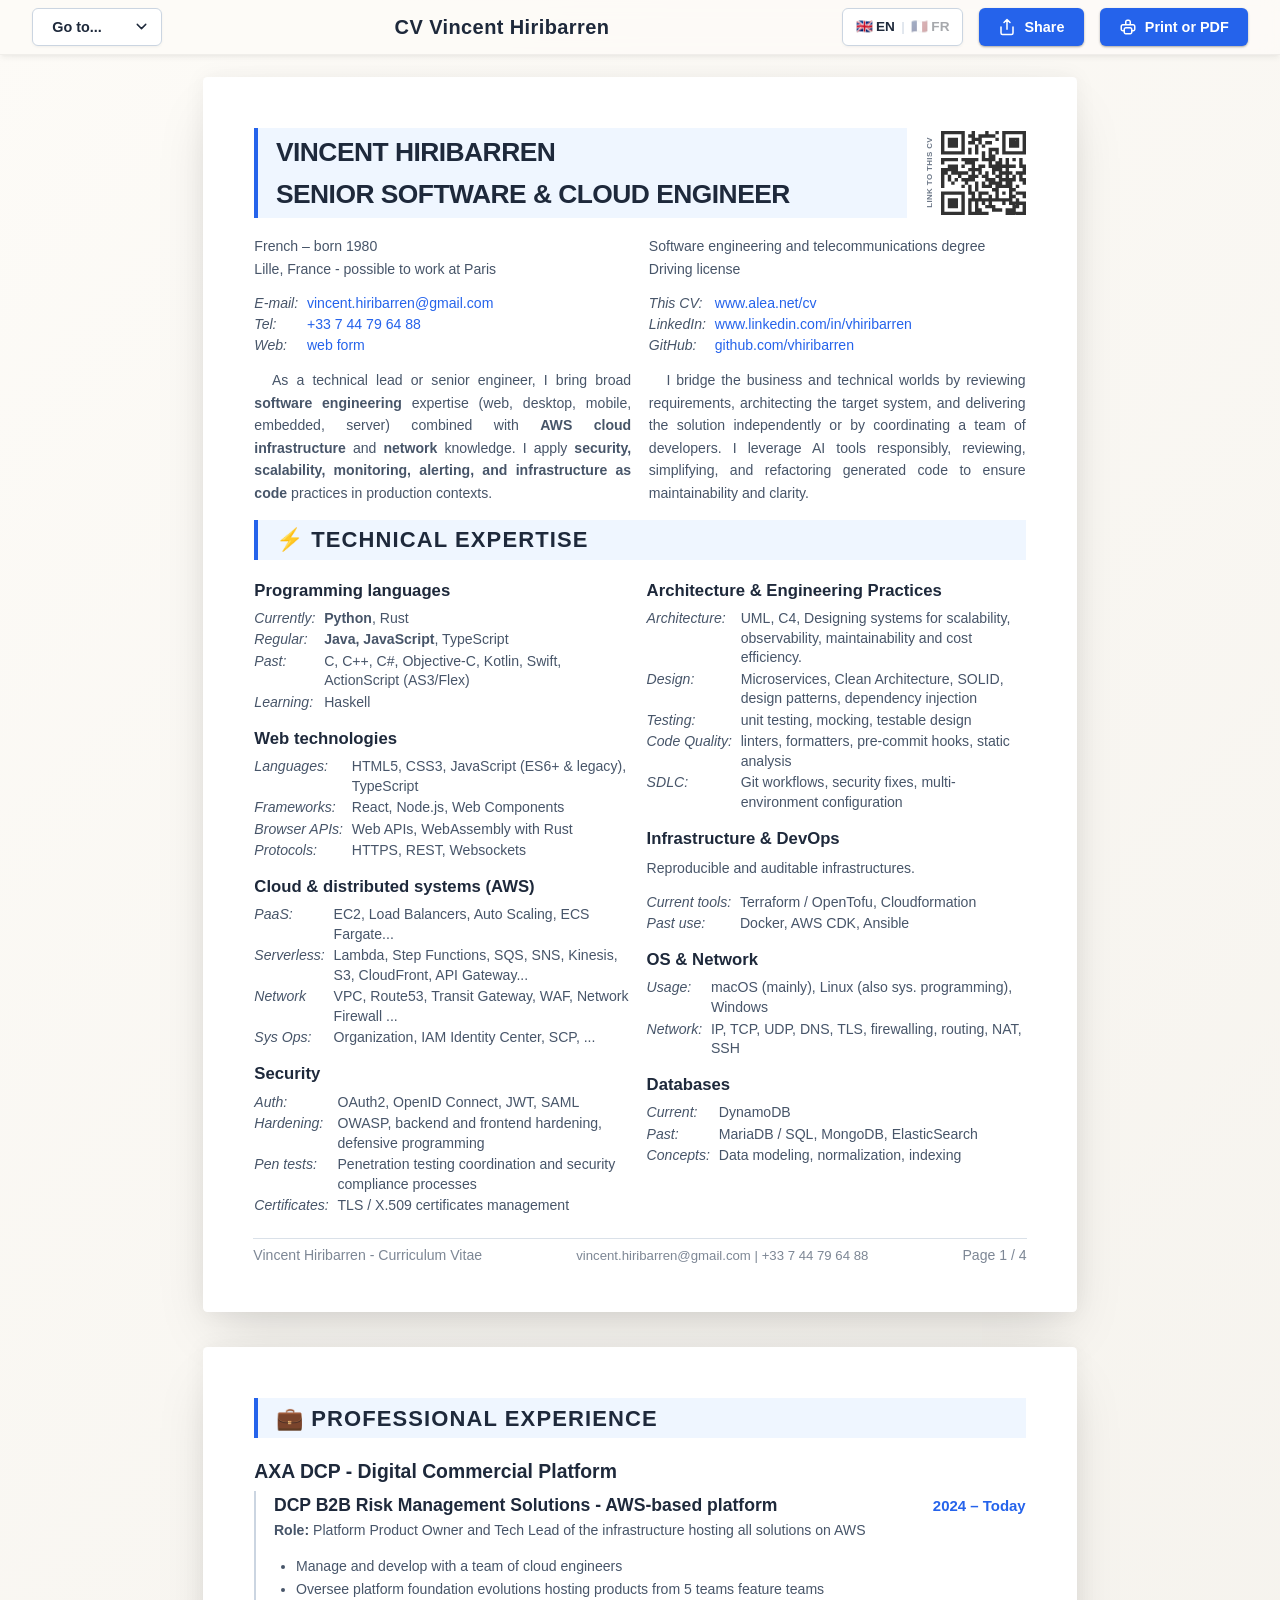
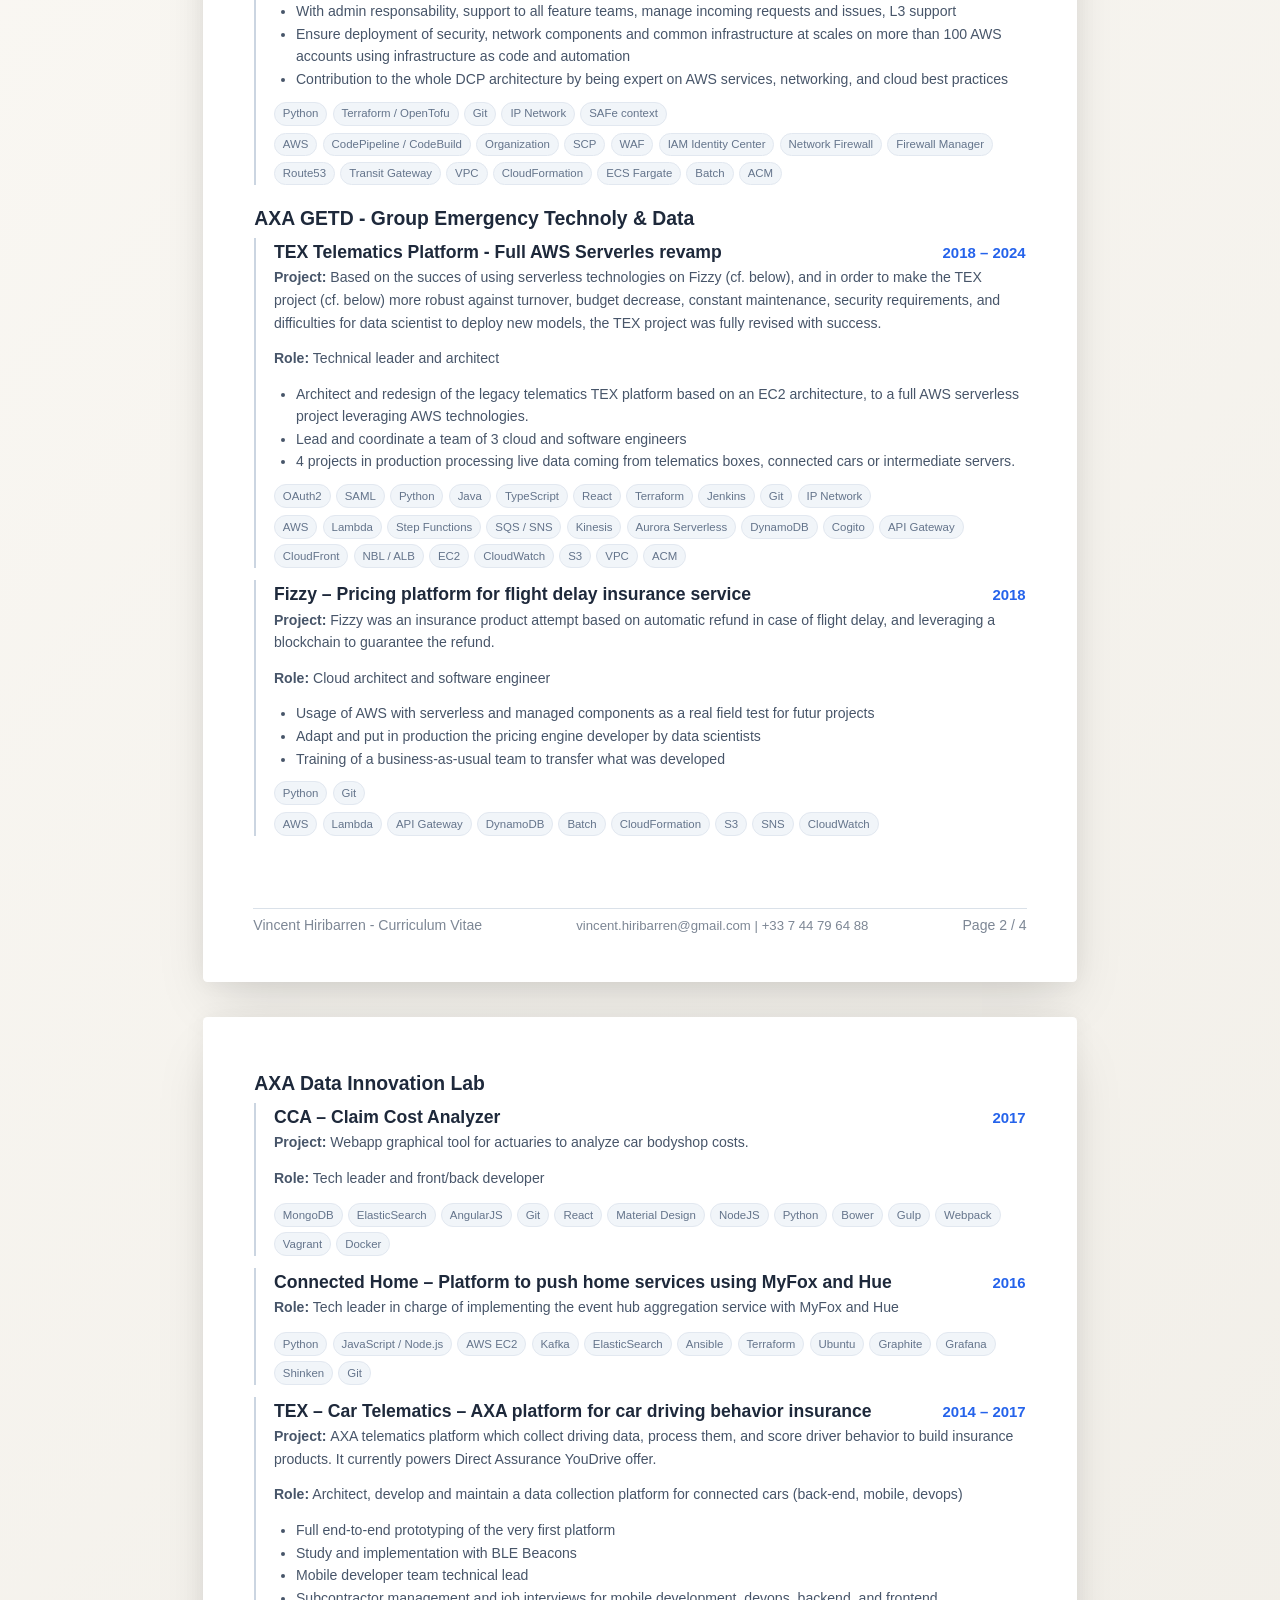
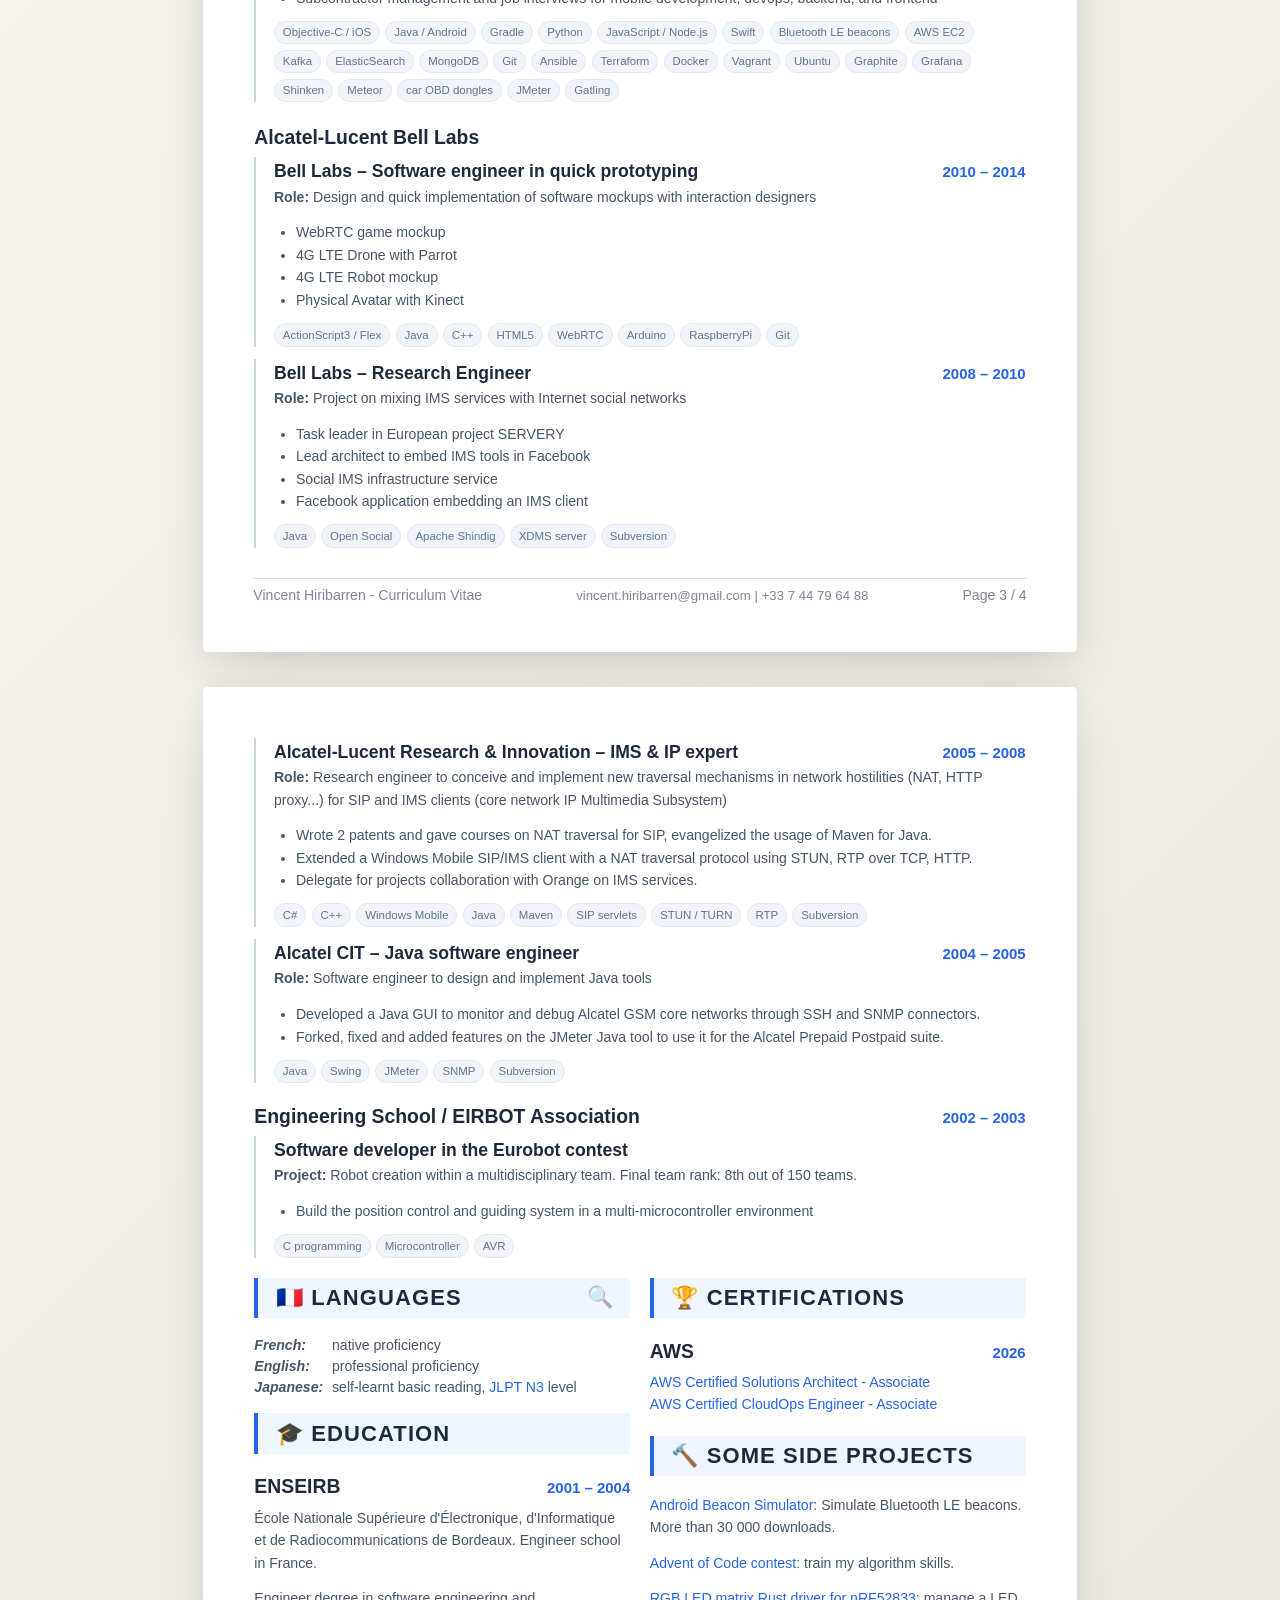
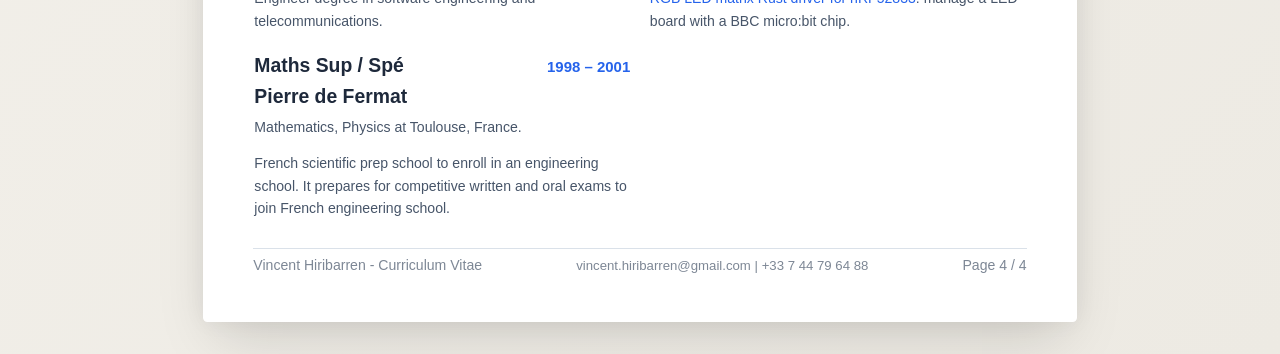
==== commit a2fc7a6e: "remove currently unused ipso lorem placeholders" ====
--- a/docs/en/index.html
+++ b/docs/en/index.html
@@ -166,11 +166,7 @@
                             <dt>Learning:</dt>
                             <dd>Haskell</dd>
                         </dl>
-                        <div class="section__detail u-hidden">
-                            <h2>Programming languages</h2>
-                            <p><strong>Python:</strong> </p>
-                            <p>Lorem ipsum dolor sit amet consectetur adipisicing elit. Quisquam, quod.</p>
-                        </div>
+
                     </div>
 
                     <div class="skill-item content-card">
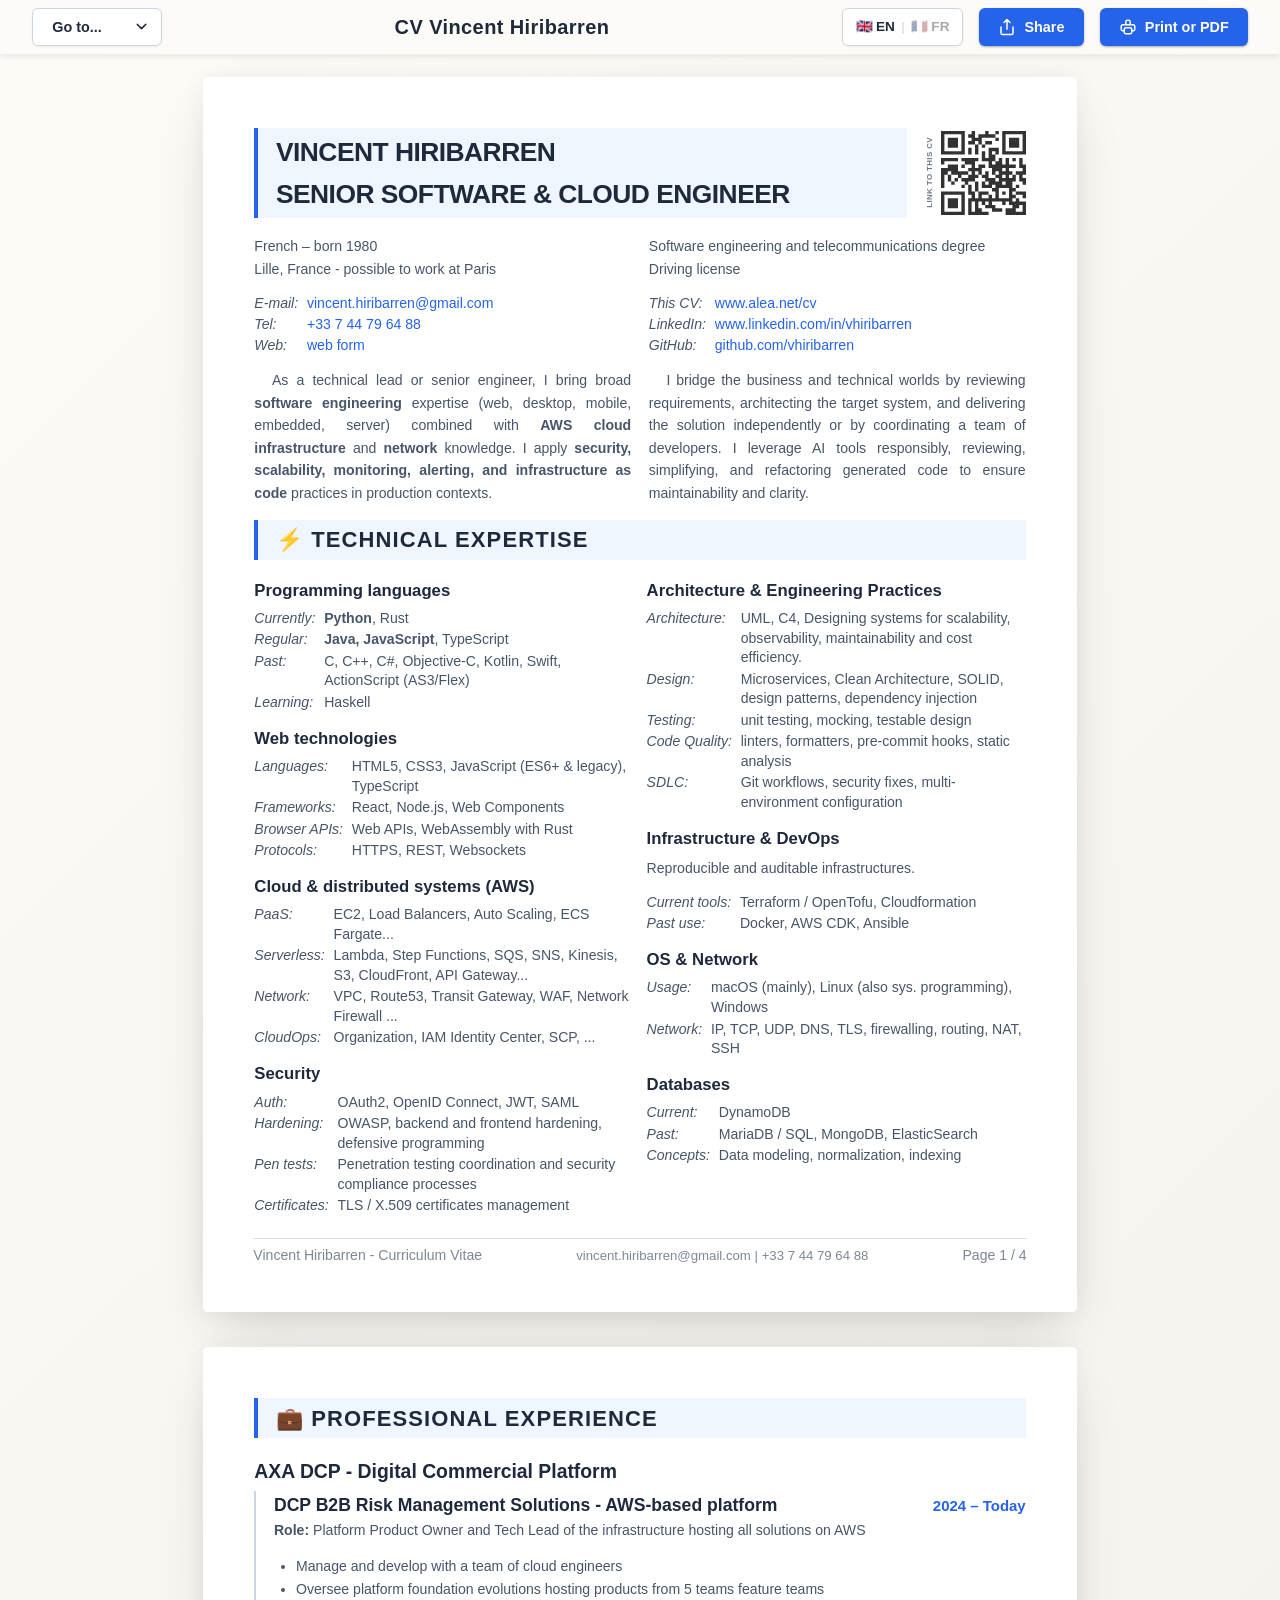
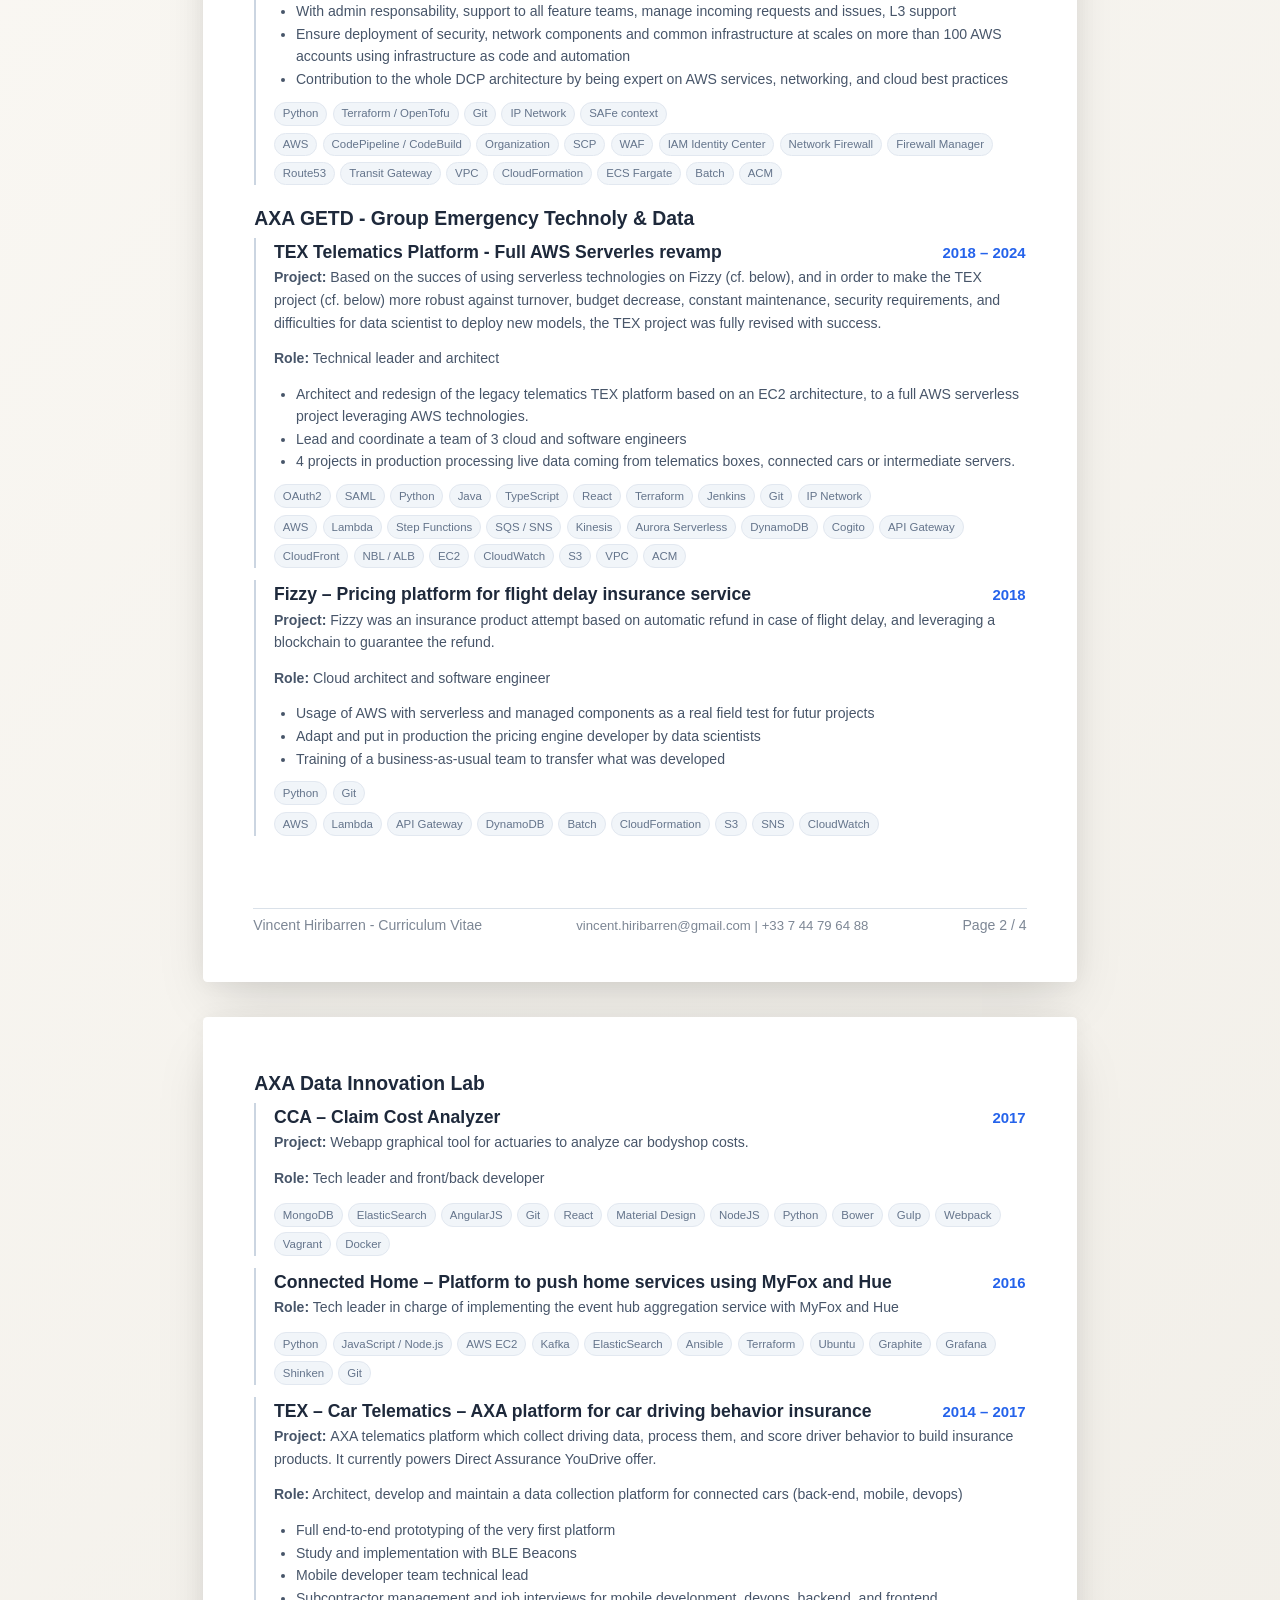
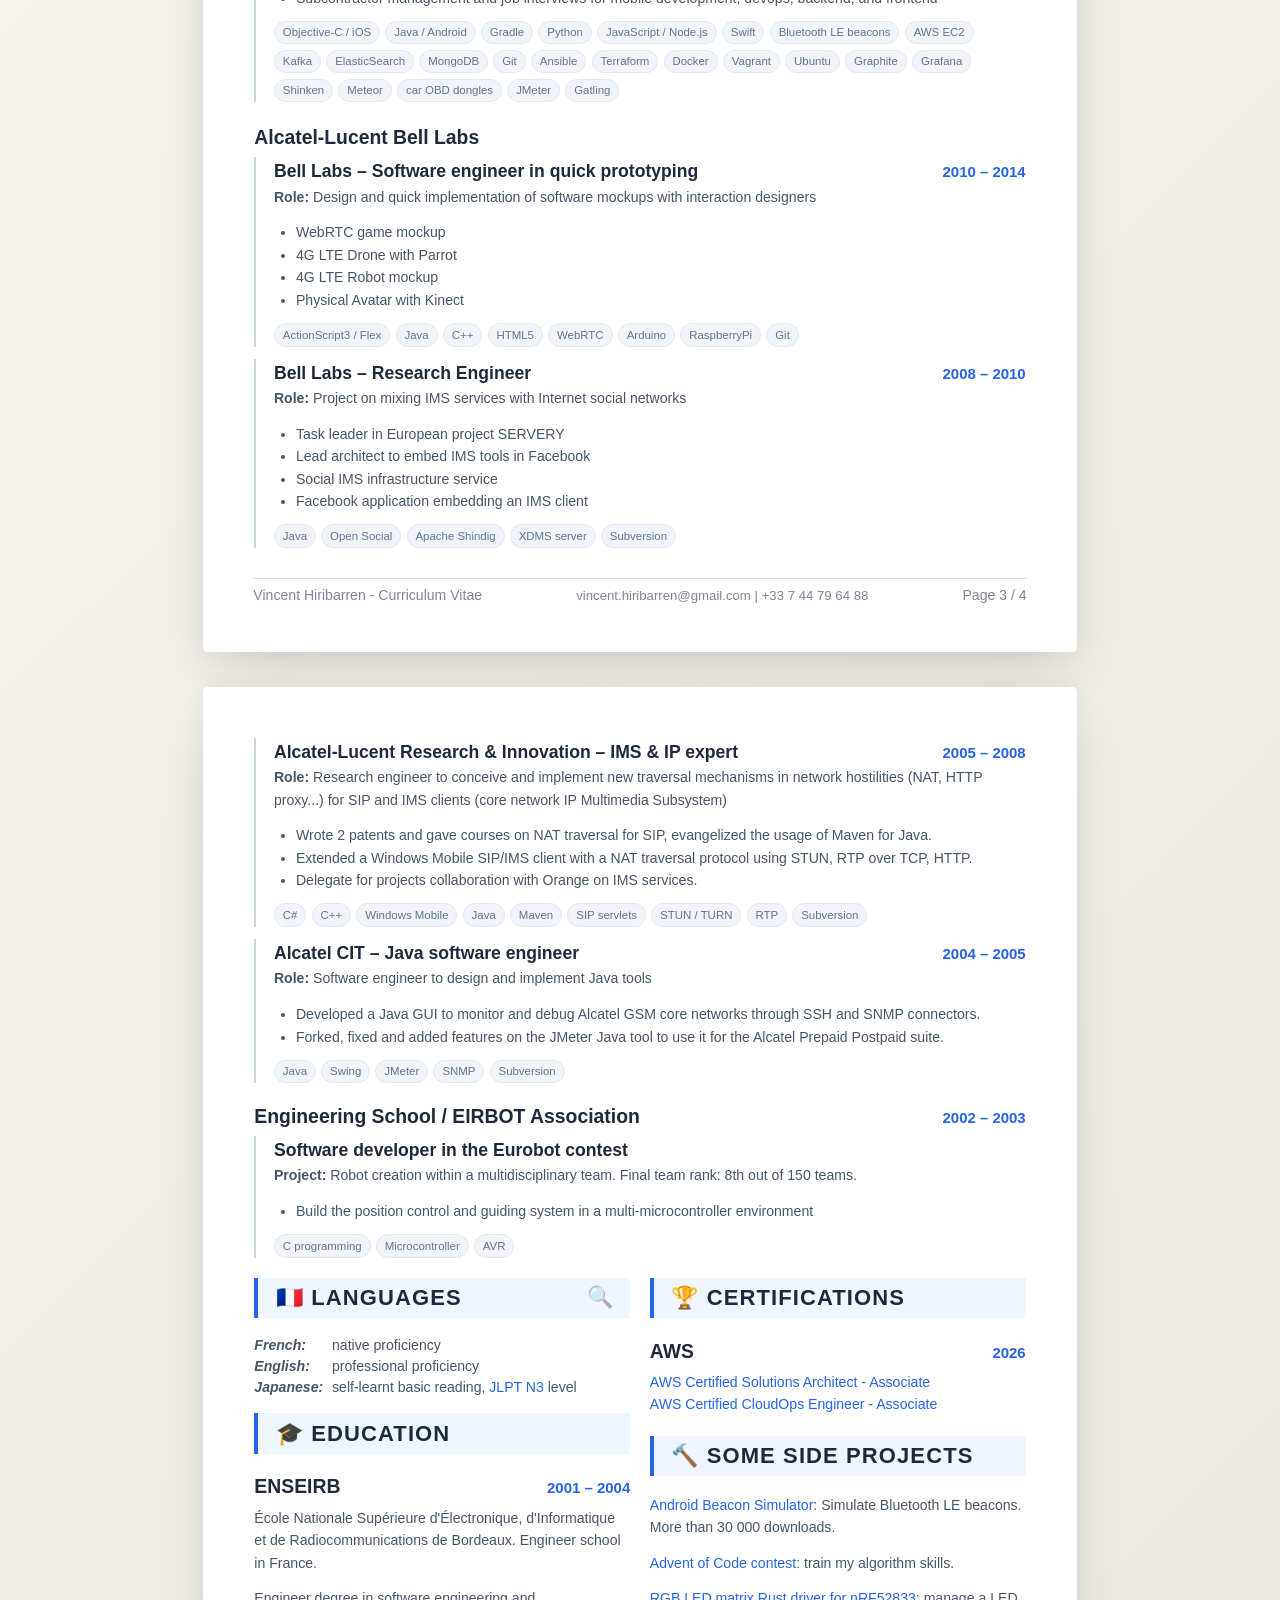
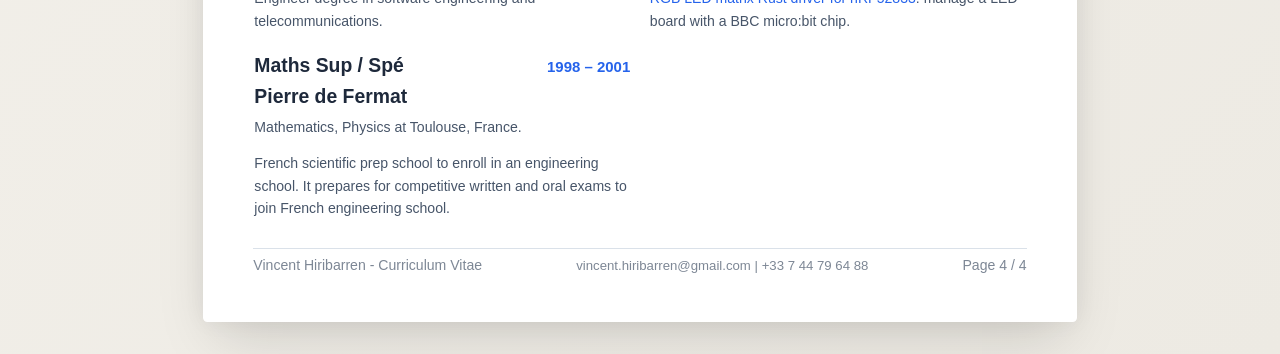
==== commit ad640892: "some translation fixes" ====
--- a/docs/en/index.html
+++ b/docs/en/index.html
@@ -41,7 +41,8 @@
         <div class="header__title">CV Vincent Hiribarren</div>
         <div class="header__actions">
             <a href="../fr/" class="lang-toggle" title="Passer en français">
-                <span class="lang-toggle__item is-active" title="English">🇬🇧<span class="lang-toggle__text"> EN</span></span>
+                <span class="lang-toggle__item is-active" title="English">🇬🇧<span class="lang-toggle__text">
+                        EN</span></span>
                 <span class="lang-toggle__sep">|</span>
                 <span class="lang-toggle__item">🇫🇷<span class="lang-toggle__text"> FR</span></span>
             </a>
@@ -190,9 +191,9 @@
                             <dd>EC2, Load Balancers, Auto Scaling, ECS Fargate...</dd>
                             <dt>Serverless:</dt>
                             <dd>Lambda, Step Functions, SQS, SNS, Kinesis, S3, CloudFront, API Gateway...</dd>
-                            <dt>Network</dt>
+                            <dt>Network:</dt>
                             <dd>VPC, Route53, Transit Gateway, WAF, Network Firewall ...</dd>
-                            <dt>Sys Ops:</dt>
+                            <dt>CloudOps:</dt>
                             <dd>Organization, IAM Identity Center, SCP, ...</dd>
                         </dl>
                     </div>
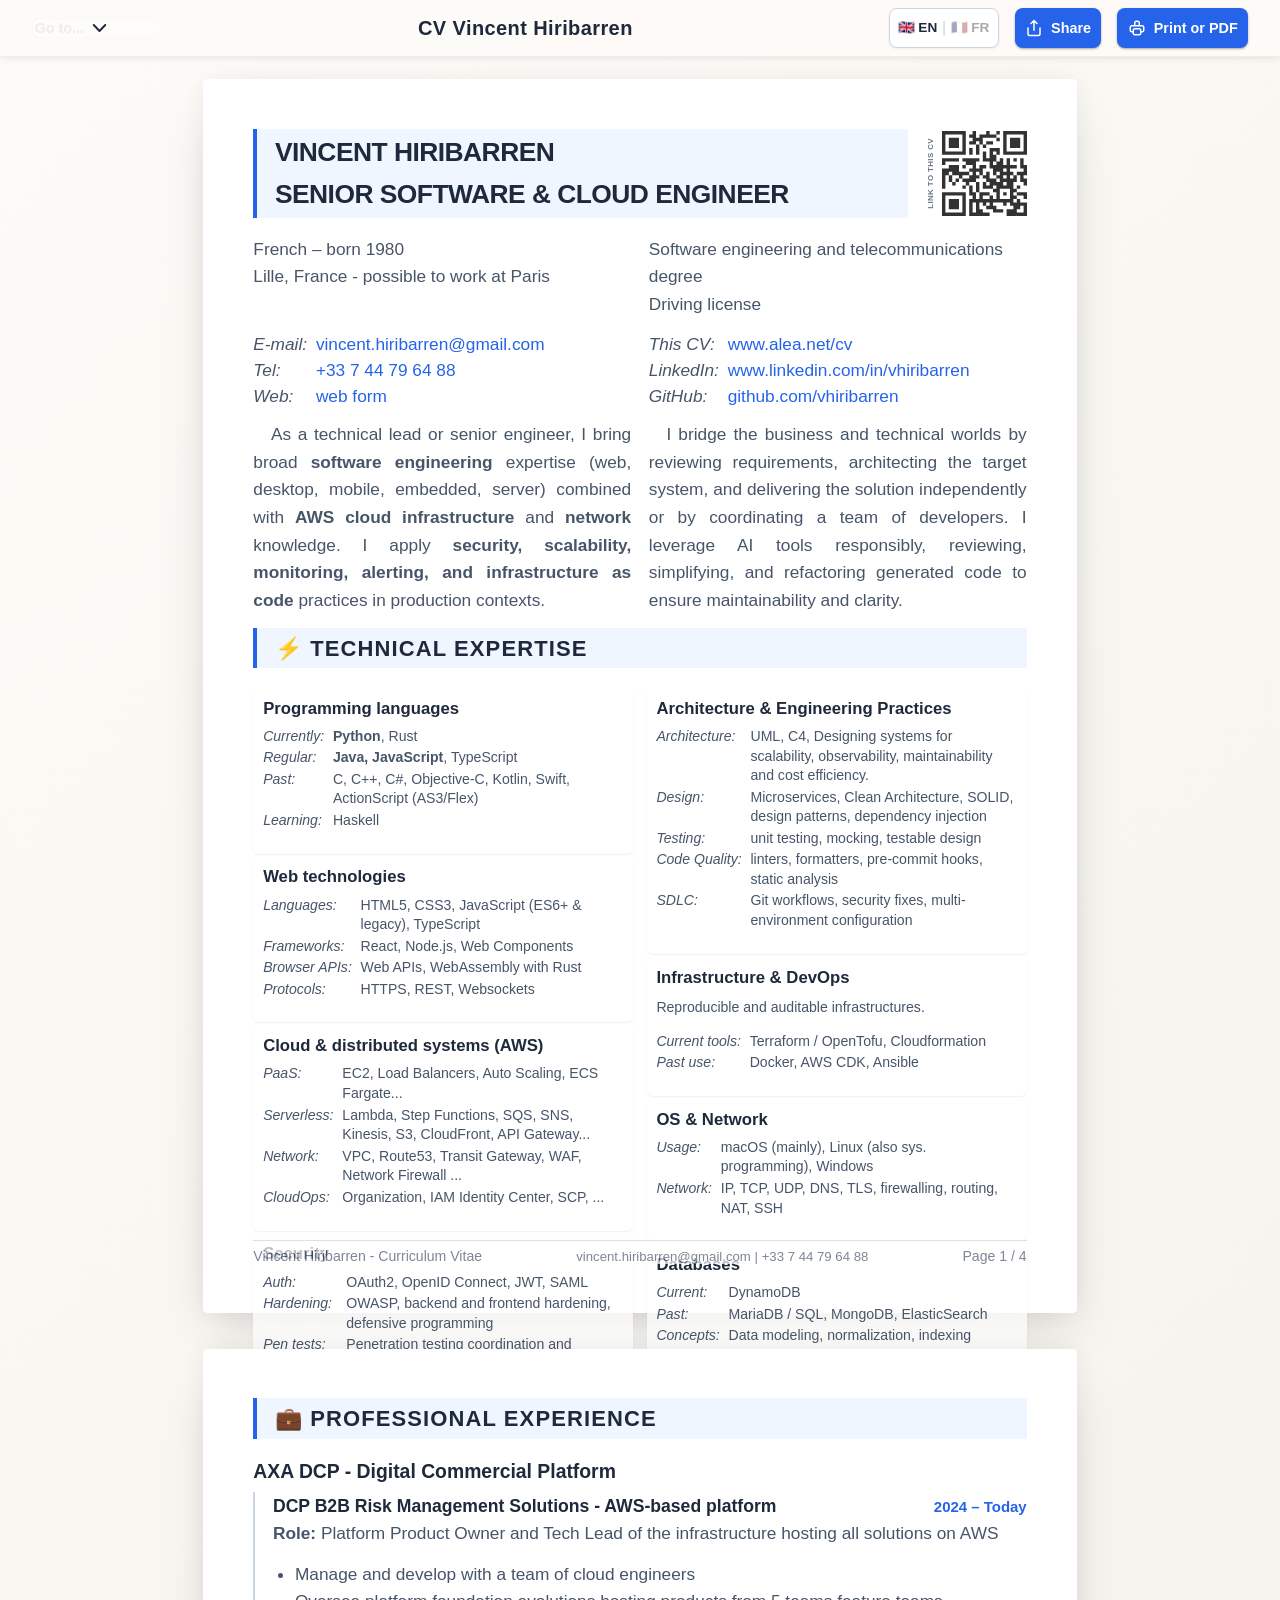
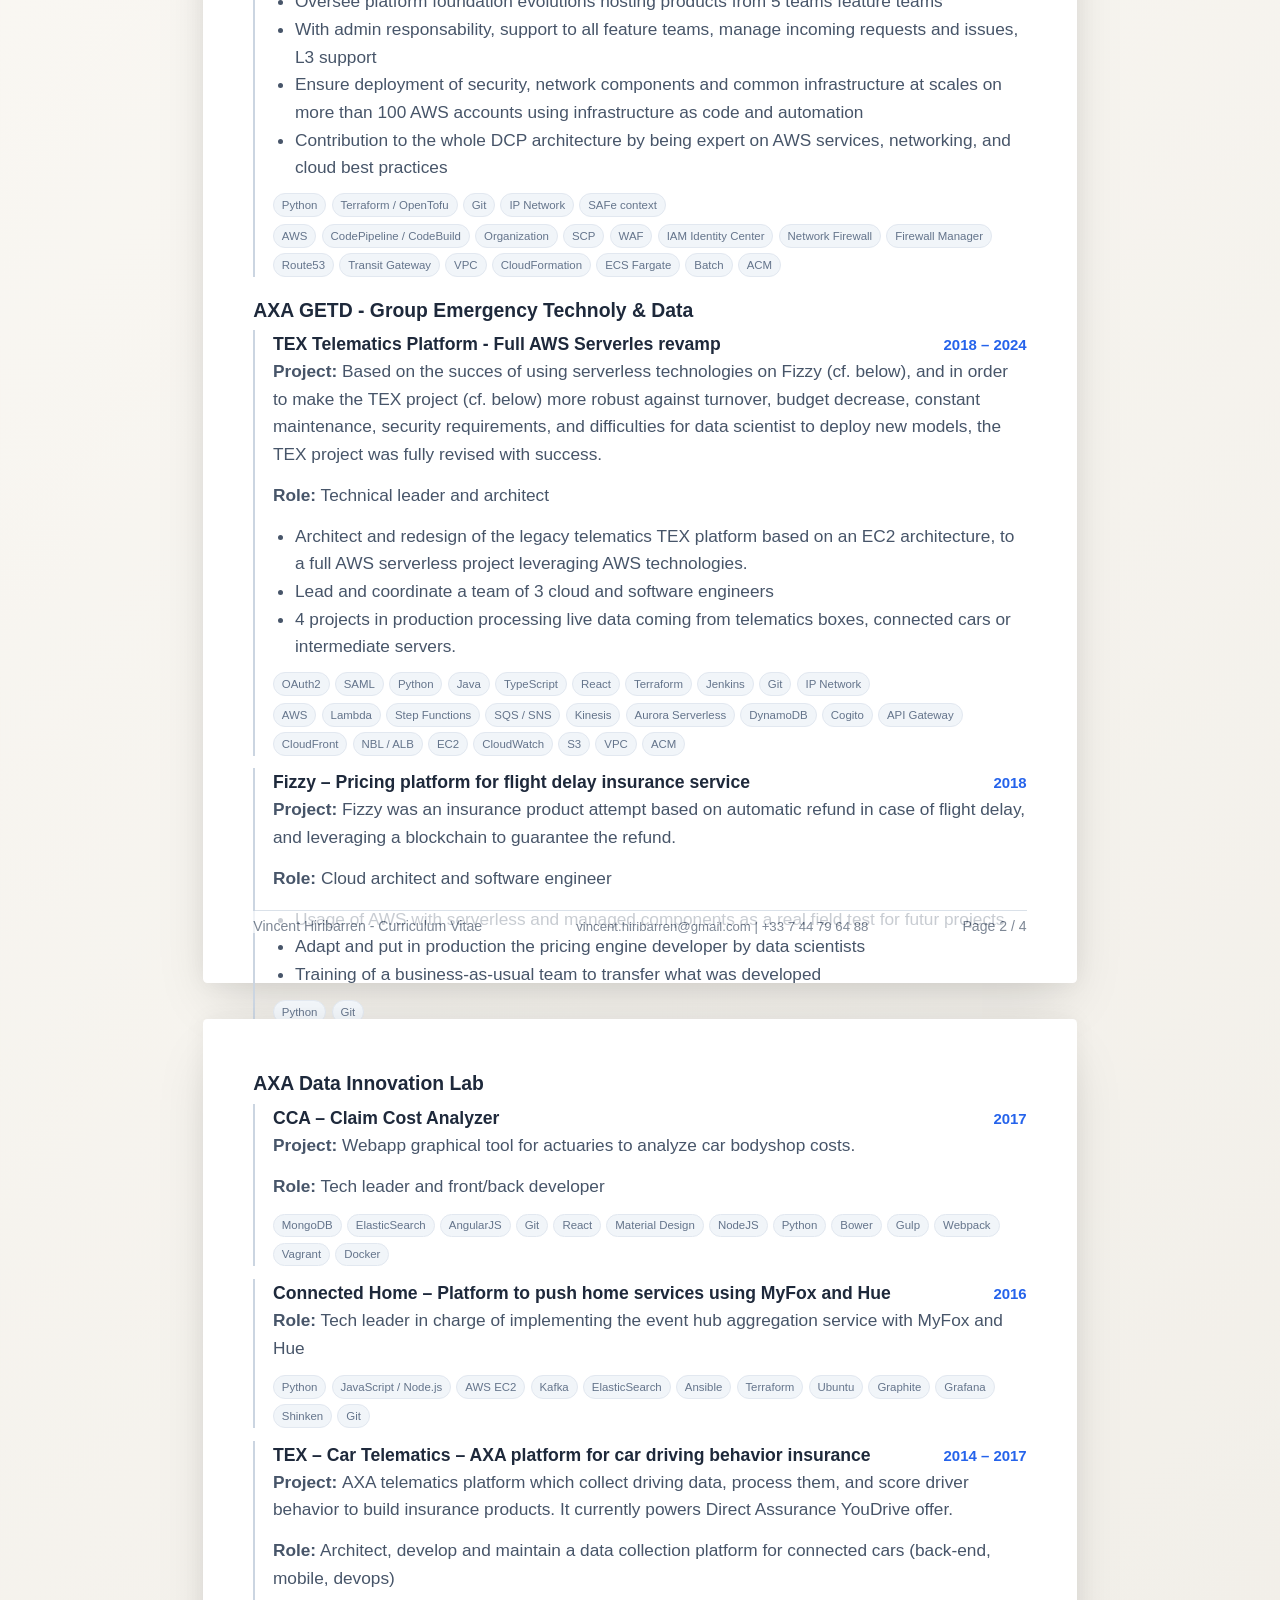
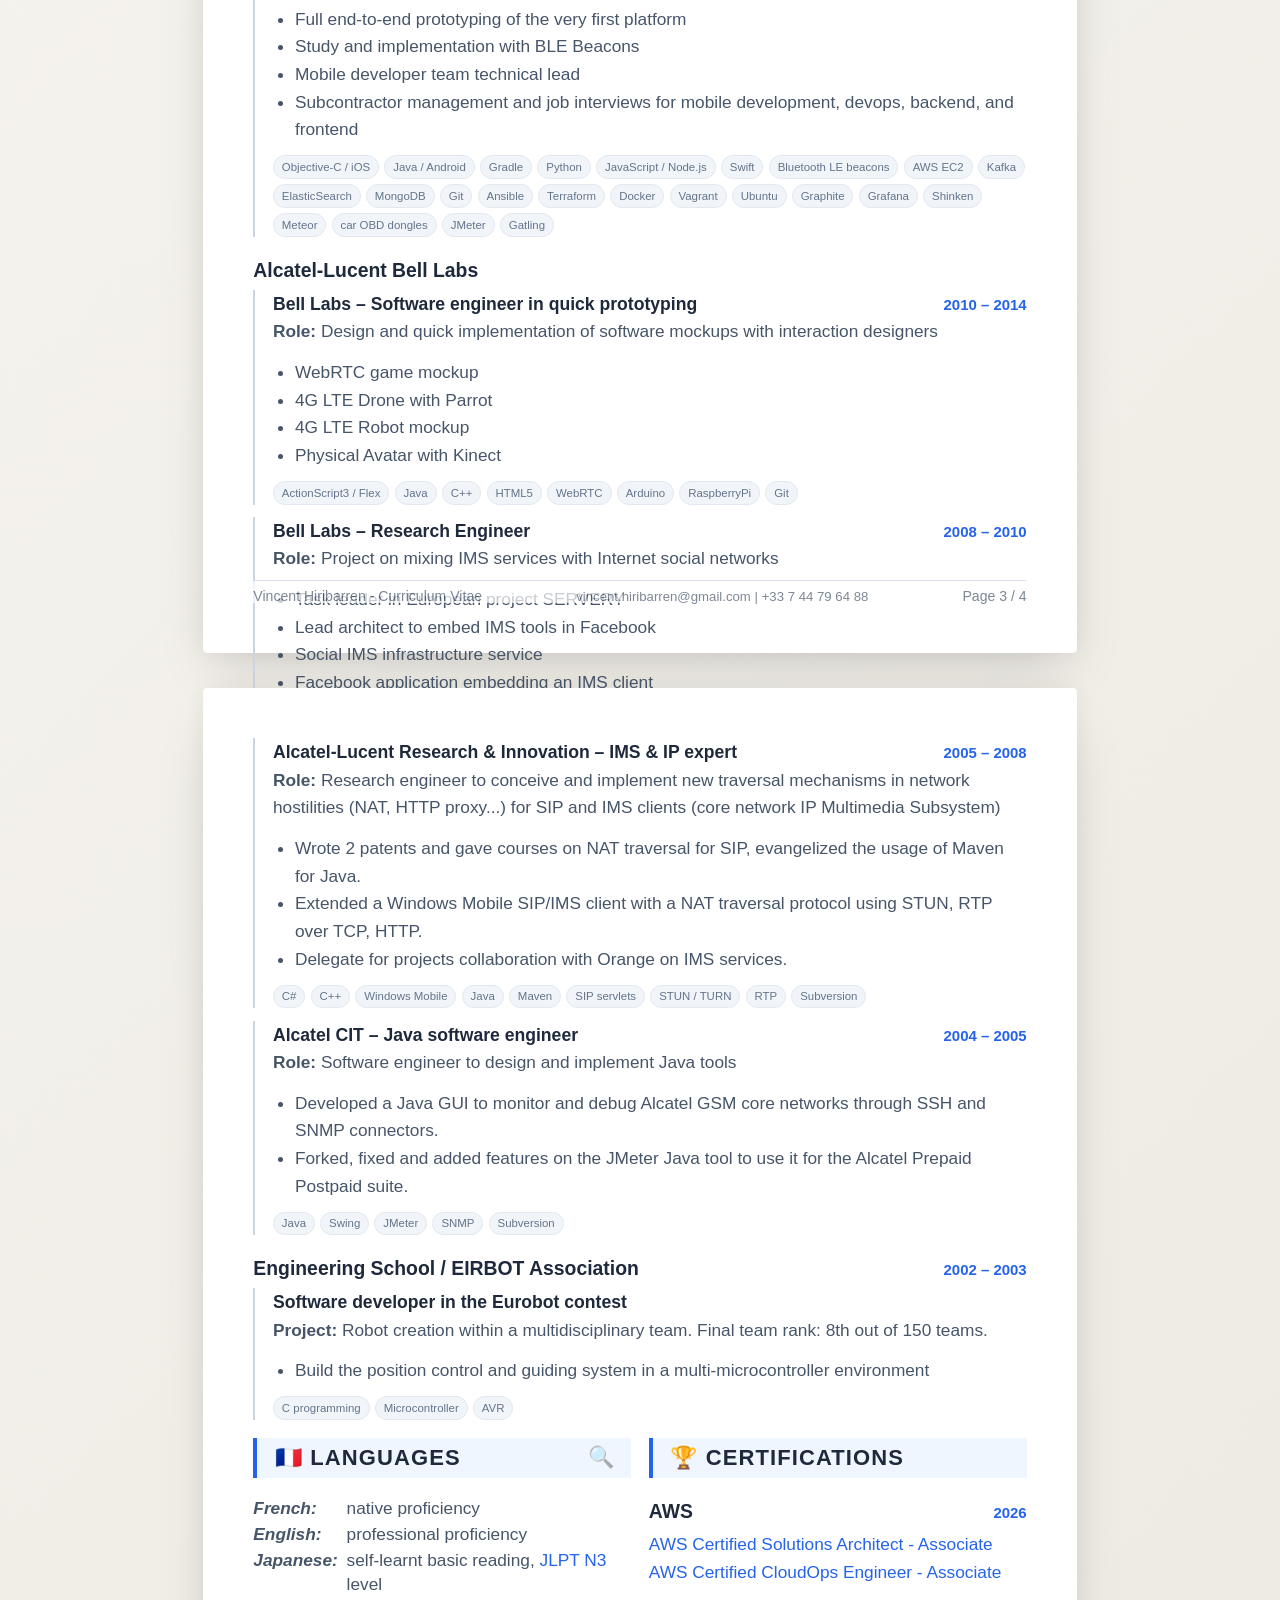
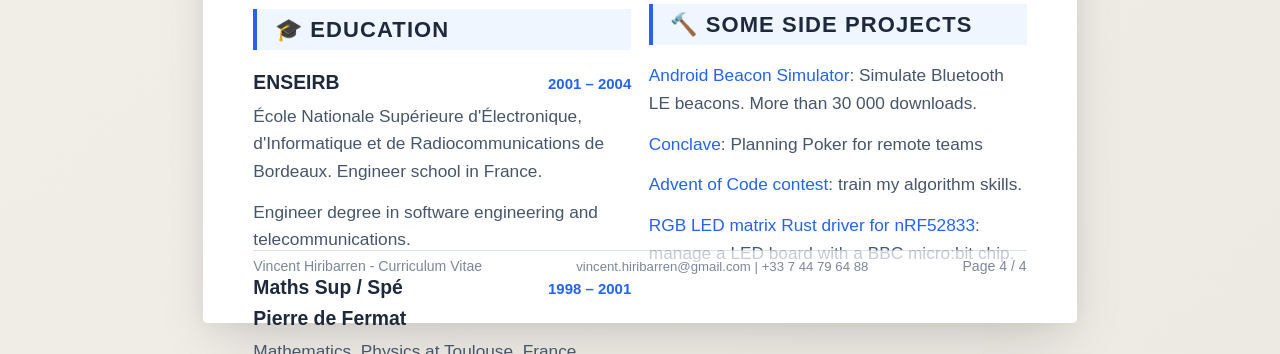
==== commit 3c24adea: "add reference to new personal project" ====
--- a/docs/en/index.html
+++ b/docs/en/index.html
@@ -17,12 +17,16 @@
     <meta name="theme-color" content="#ffffff">
     <meta name="referrer" content="strict-origin-when-cross-origin">
     <meta http-equiv="Content-Security-Policy"
-        content="default-src 'self'; style-src 'self' https://fonts.googleapis.com 'sha256-UP0QZg7irvSMvOBz9mH2PIIE28+57UiavRfeVea0l3g=' 'sha256-Qj1FEZfSnNZCfvKCx8cWyaQUb3Y94tyMxWw/MptlHNI='; font-src 'self' https://fonts.gstatic.com; script-src 'self' https://cdnjs.cloudflare.com; img-src 'self' data:; connect-src 'self' https://cdnjs.cloudflare.com;">
+        content="default-src 'self'; style-src 'self' https://fonts.googleapis.com 'sha256-UP0QZg7irvSMvOBz9mH2PIIE28+57UiavRfeVea0l3g=' 'sha256-Qj1FEZfSnNZCfvKCx8cWyaQUb3Y94tyMxWw/MptlHNI='; font-src 'self' https://fonts.gstatic.com; script-src 'self' https://cdnjs.cloudflare.com https://static.cloudflareinsights.com; img-src 'self' data:; connect-src 'self' https://cdnjs.cloudflare.com https://cloudflareinsights.com;">
     <title>Vincent Hiribarren - Curriculum Vitae</title>
     <link rel="icon" href="../assets/favicon.svg">
     <link rel="stylesheet" href="../assets/styles.css">
     <link rel="stylesheet" href="https://fonts.googleapis.com/css2?family=Inter:wght@300;400;600;700&display=swap">
     <script type="module" src="../assets/script.js"></script>
+    <!-- Cloudflare Web Analytics -->
+    <script defer src='https://static.cloudflareinsights.com/beacon.min.js'
+        data-cf-beacon='{"token": "0611d3d60fe64ea7a4230b15f3baffe5"}'></script>
+    <!-- End Cloudflare Web Analytics -->
 </head>
 
 <body>
@@ -736,9 +740,10 @@
                             <p><a href="https://github.com/vhiribarren/beacon-simulator-android">Android Beacon
                                     Simulator</a>:
                                 Simulate Bluetooth LE beacons. More than 30 000 downloads.</p>
+                            <p><a href="https://conclave.alea.net">Conclave</a>: Planning Poker for remote teams
+                            </p>
                             <p><a href="https://github.com/vhiribarren/advent-of-code">Advent of Code contest</a>: train
-                                my
-                                algorithm skills.</p>
+                                my algorithm skills.</p>
                             <p><a href="https://github.com/vhiribarren/nrf52833-rgb-led-matrix-lib-rust">RGB LED
                                     matrix Rust driver for nRF52833</a>: manage a LED board with a BBC micro:bit chip.
                             </p>
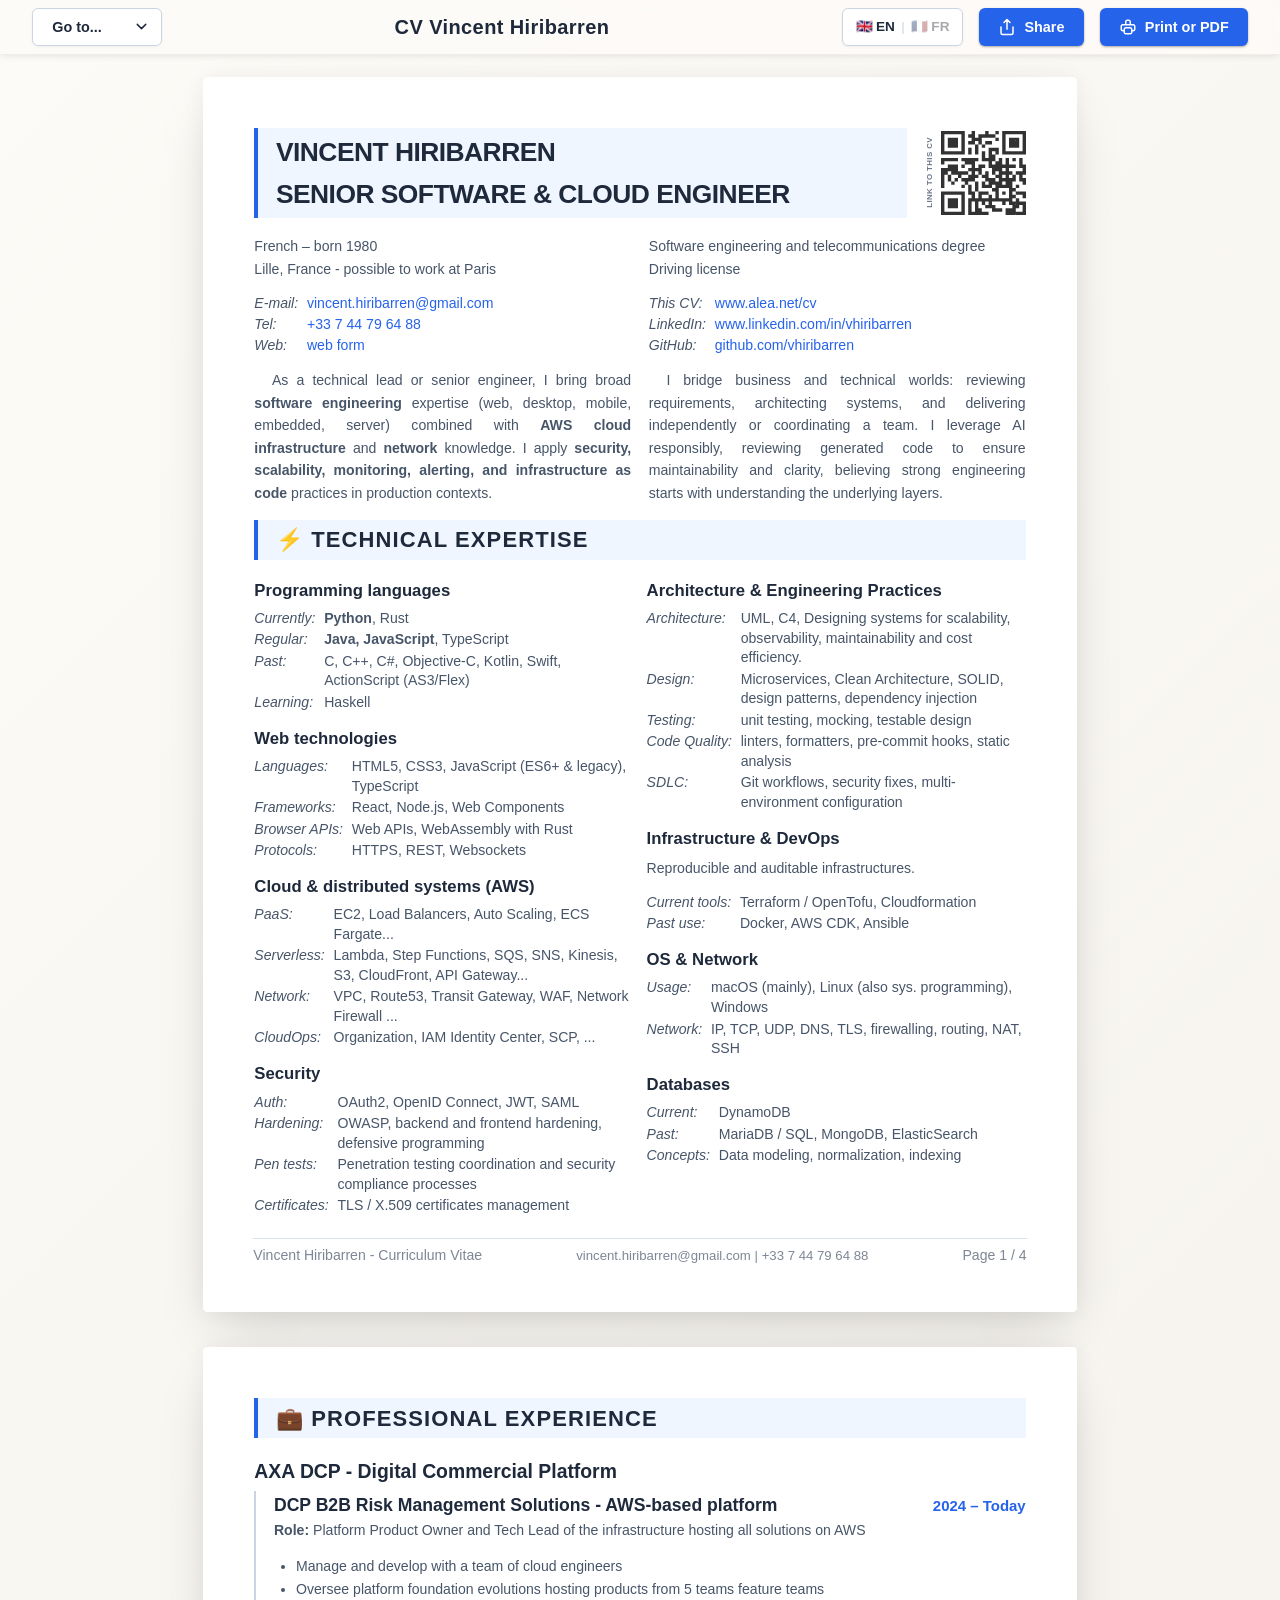
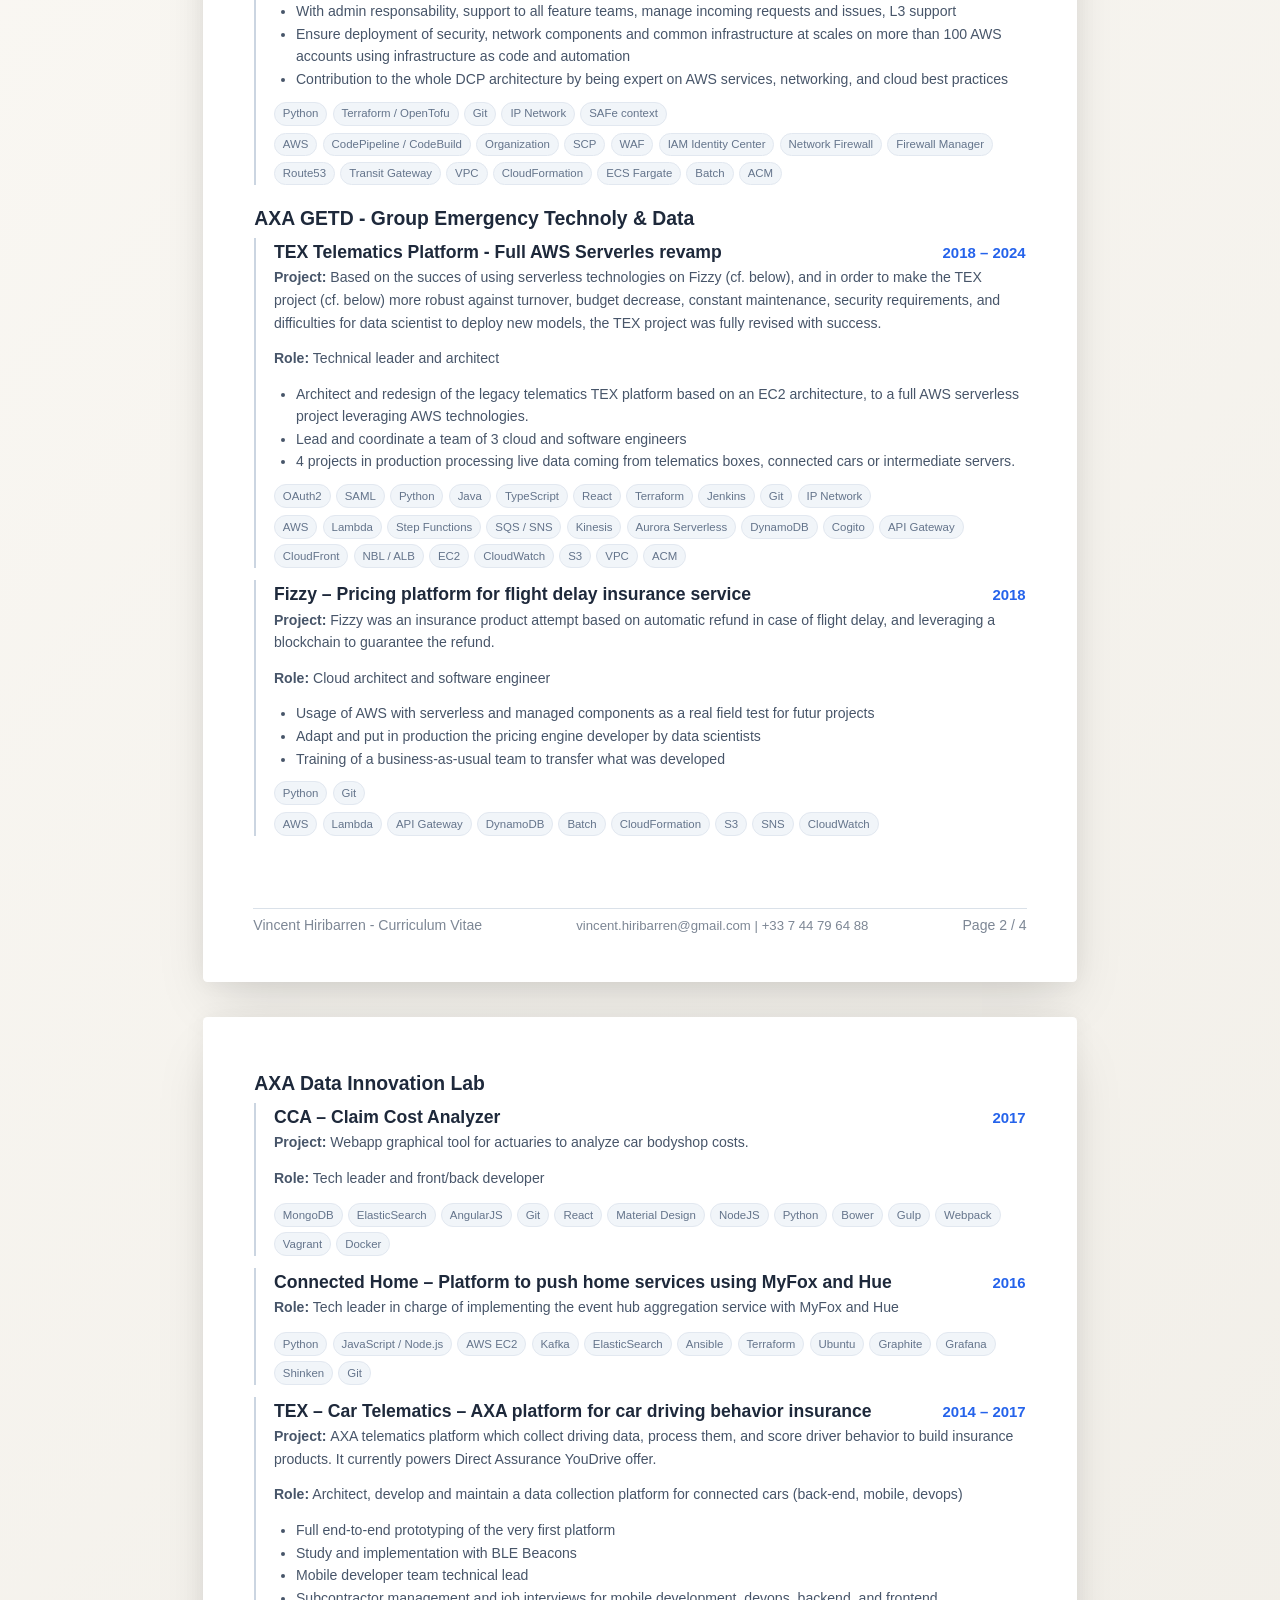
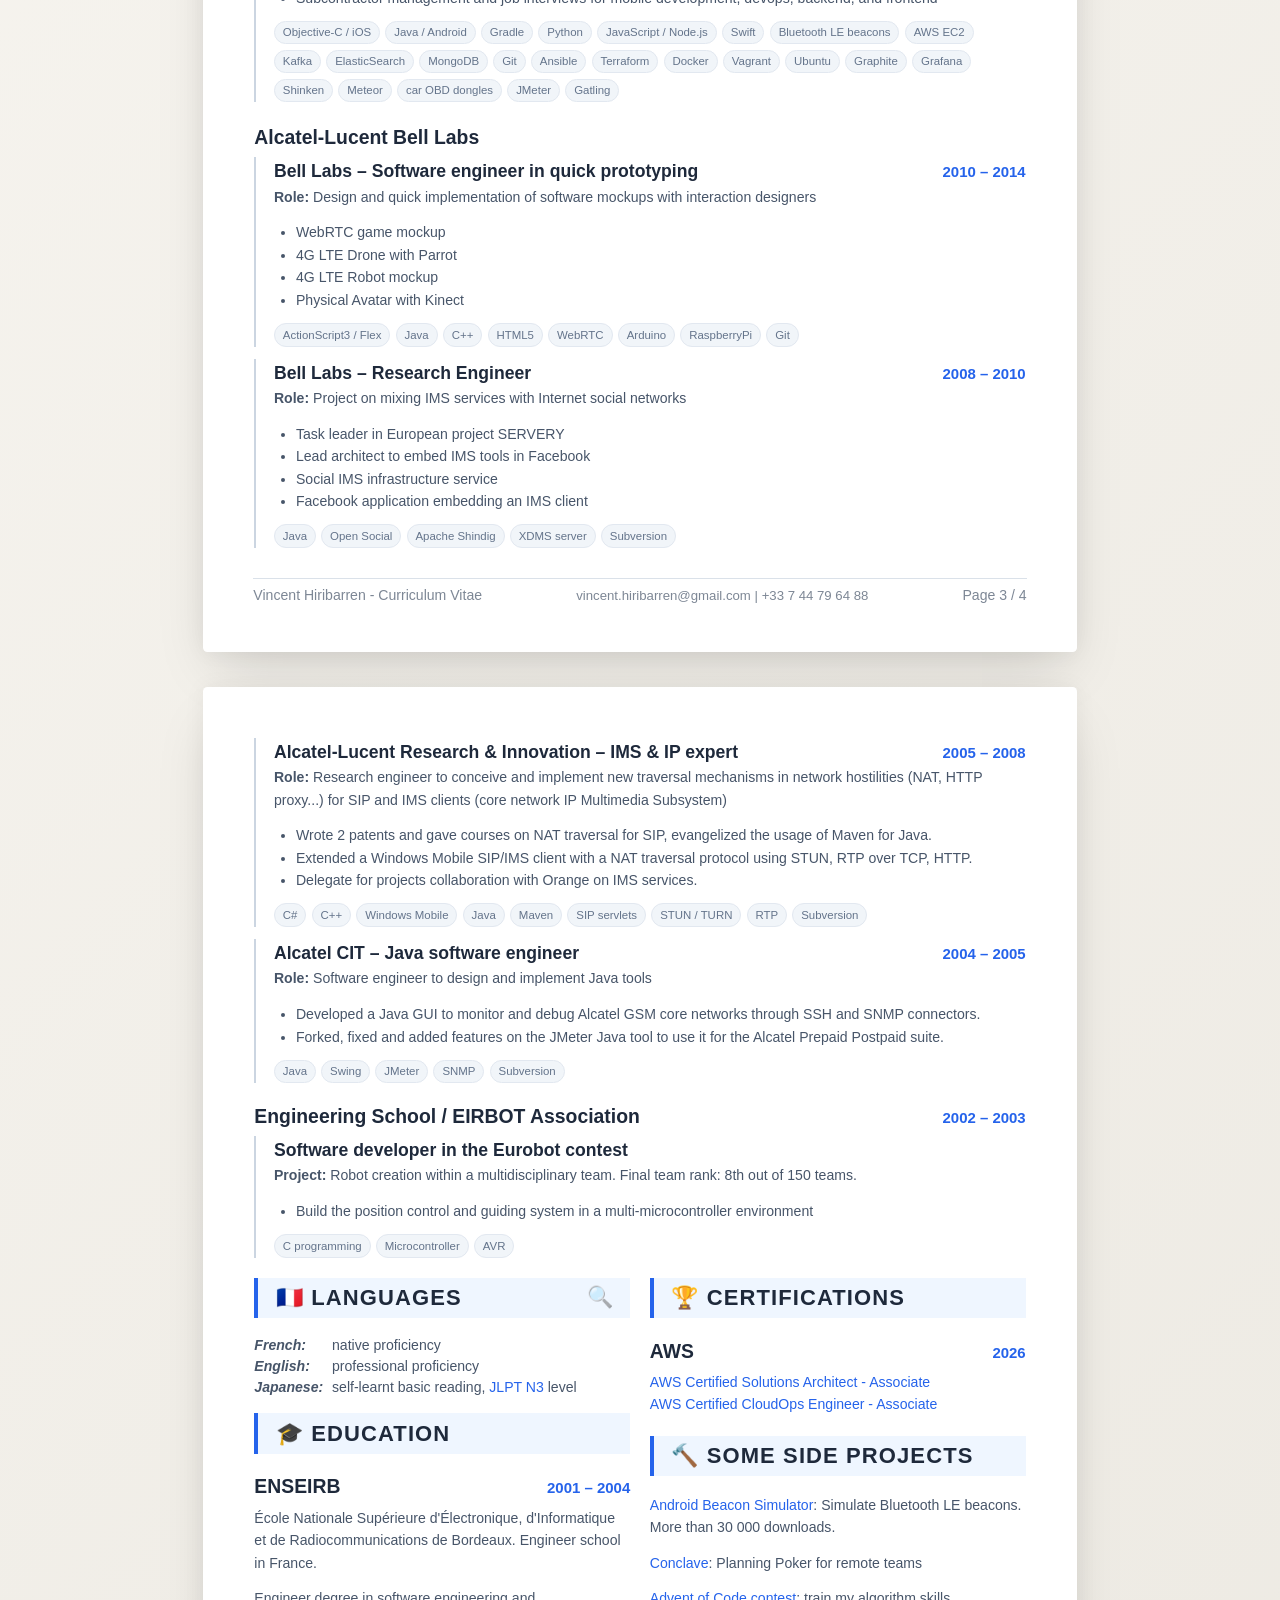
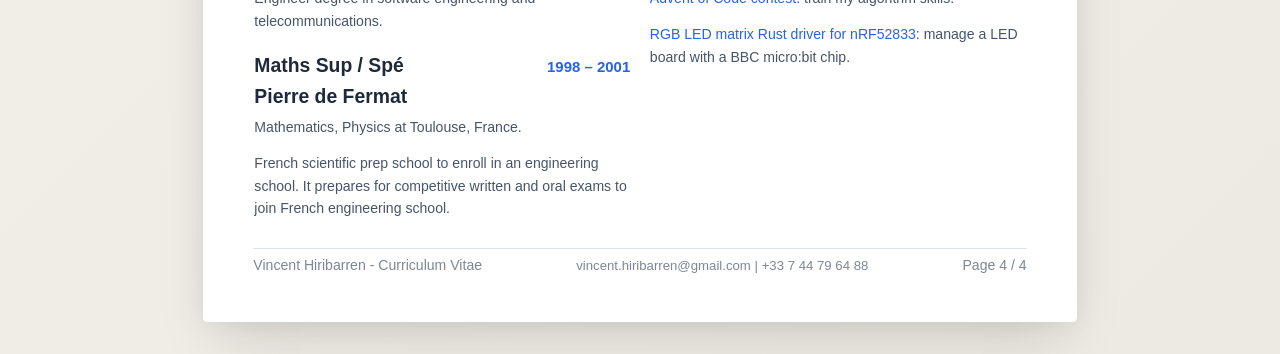
==== commit 893169a6: "update of bio part" ====
--- a/docs/en/index.html
+++ b/docs/en/index.html
@@ -102,7 +102,6 @@
                                 <dd>
                                     <span class="js-contact" data-o="KjkkeCs/JjsgFikzNSQmNC4kLj5pIikzJDguIA=="
                                         data-t="m">email</span>
-
                                 </dd>
                                 <dt>Tel: </dt>
                                 <dd>
@@ -136,18 +135,18 @@
                             <p>
                                 As a technical lead or senior engineer, I bring broad <strong>software
                                     engineering</strong> expertise (web, desktop, mobile, embedded, server) combined
-                                with <strong>AWS cloud infrastructure</strong> and <strong>network</strong> knowledge. I
-                                apply <strong>security, scalability, monitoring, alerting, and infrastructure as
+                                with <strong>AWS cloud infrastructure</strong> and <strong>network</strong> knowledge.
+                                I apply <strong>security, scalability, monitoring, alerting, and infrastructure as
                                     code</strong> practices in production contexts.
                             </p>
                         </div>
                         <div class="columns__item intro__bio">
                             <p>
-                                I bridge the business and technical
-                                worlds by reviewing requirements, architecting the target system, and
-                                delivering the solution independently or by coordinating a team of developers.
-                                I leverage AI tools responsibly, reviewing, simplifying,
-                                and refactoring generated code to ensure maintainability and clarity.
+                                I bridge business and technical worlds: reviewing requirements,
+                                architecting systems, and delivering independently or coordinating
+                                a team. I leverage AI responsibly, reviewing generated code
+                                to ensure maintainability and clarity, believing strong
+                                engineering starts with understanding the underlying layers.
                             </p>
                         </div>
                     </div>
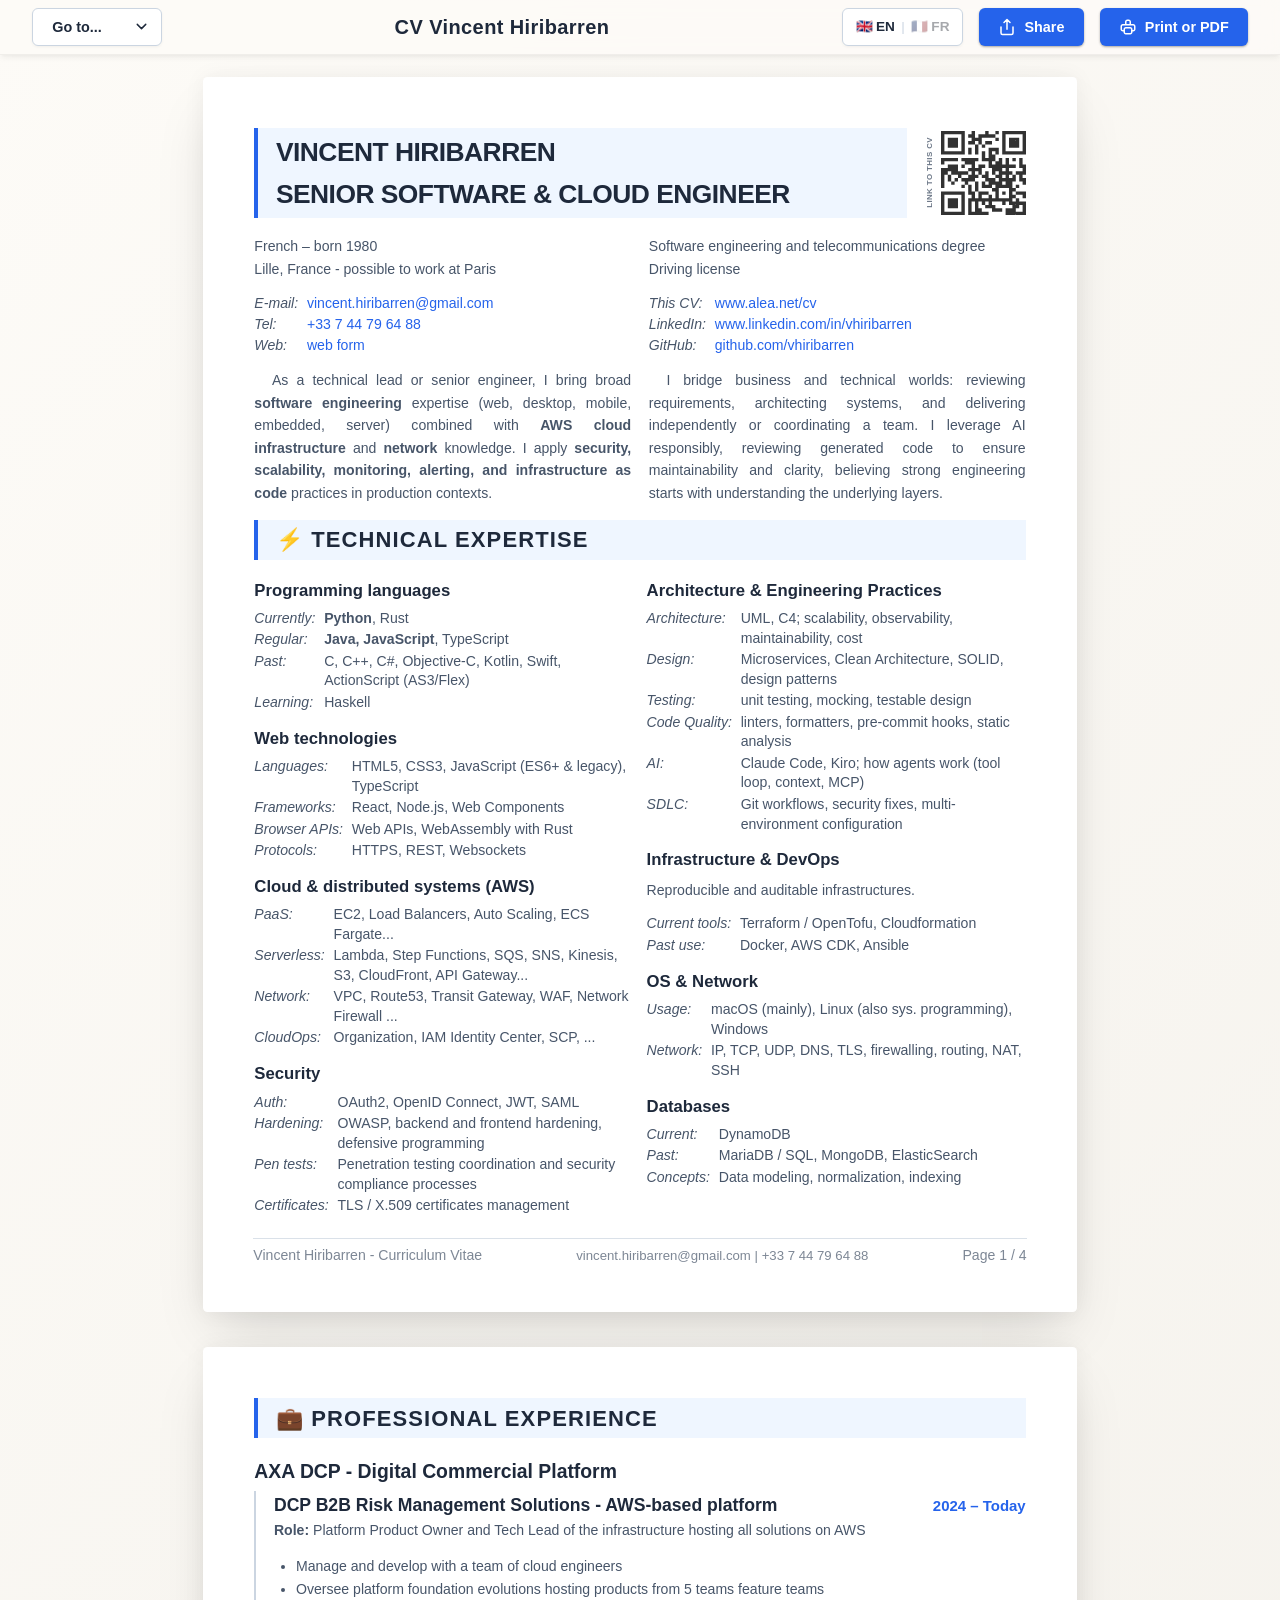
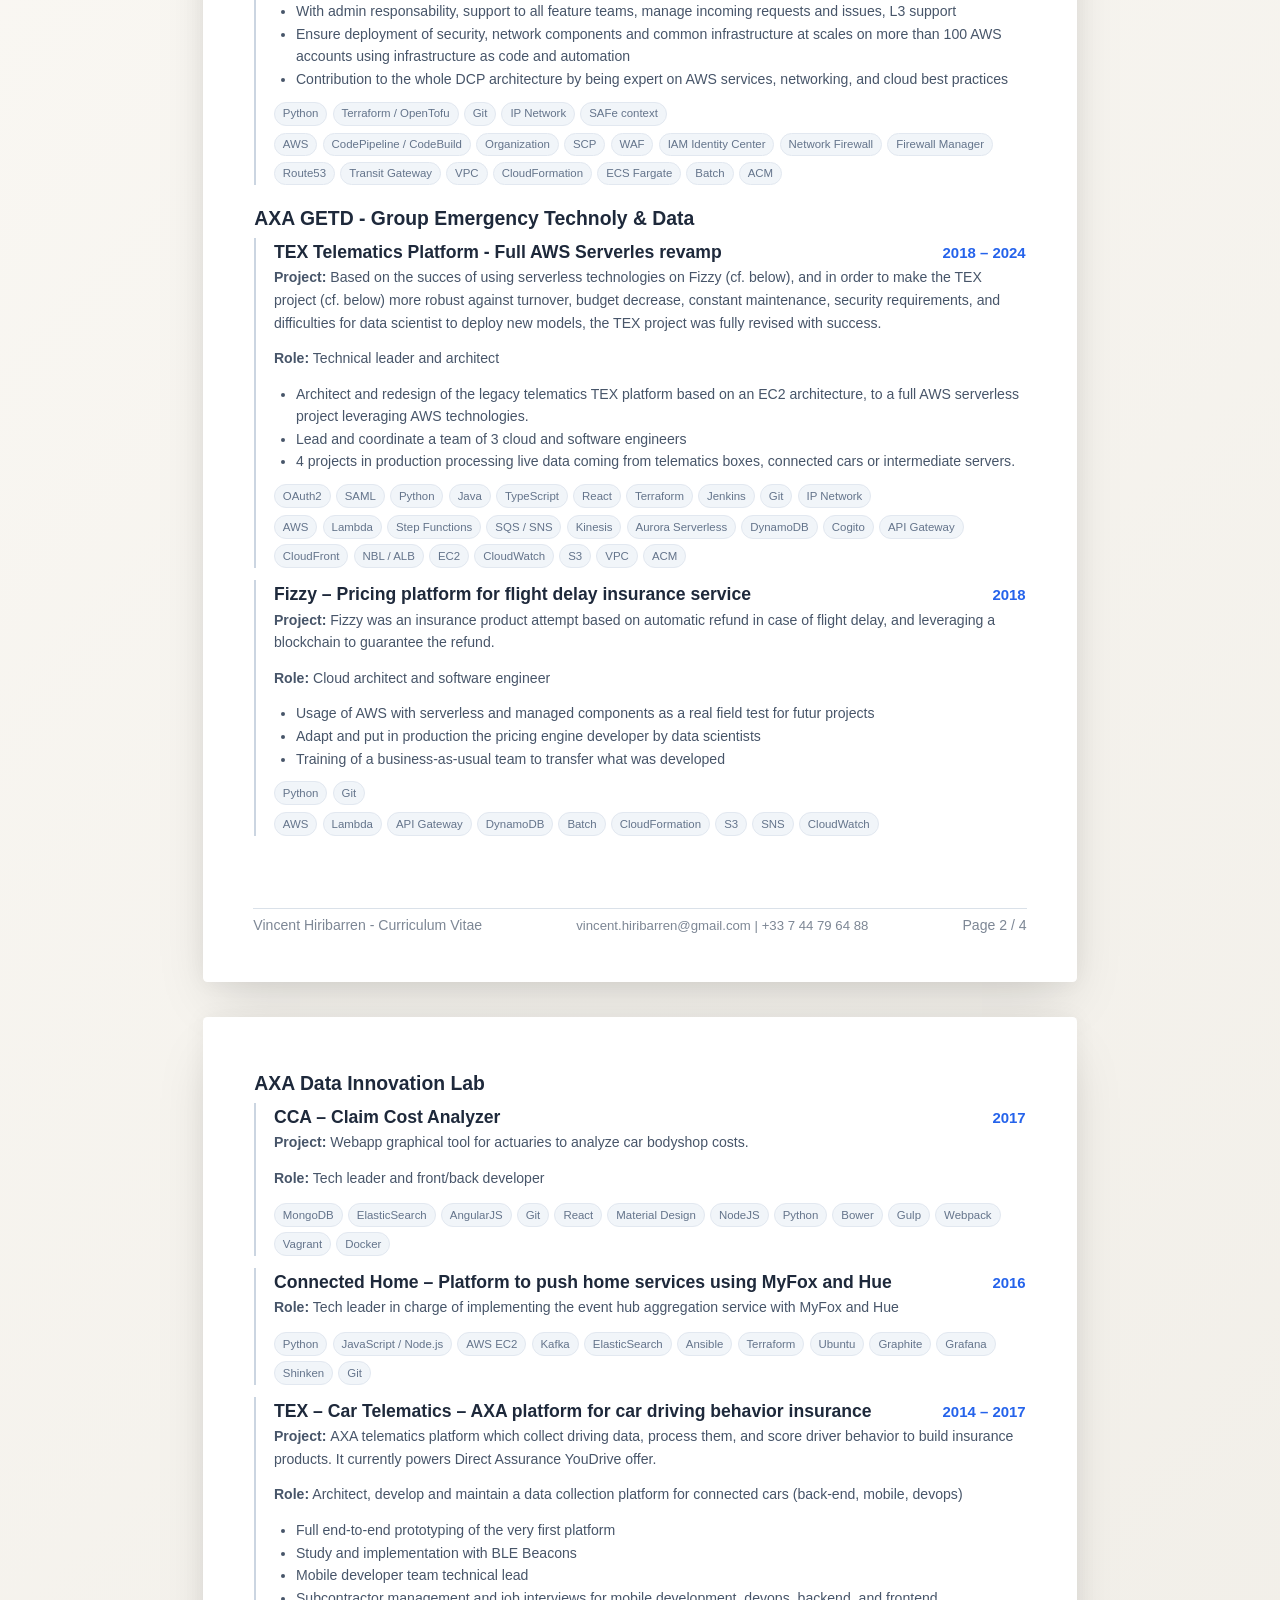
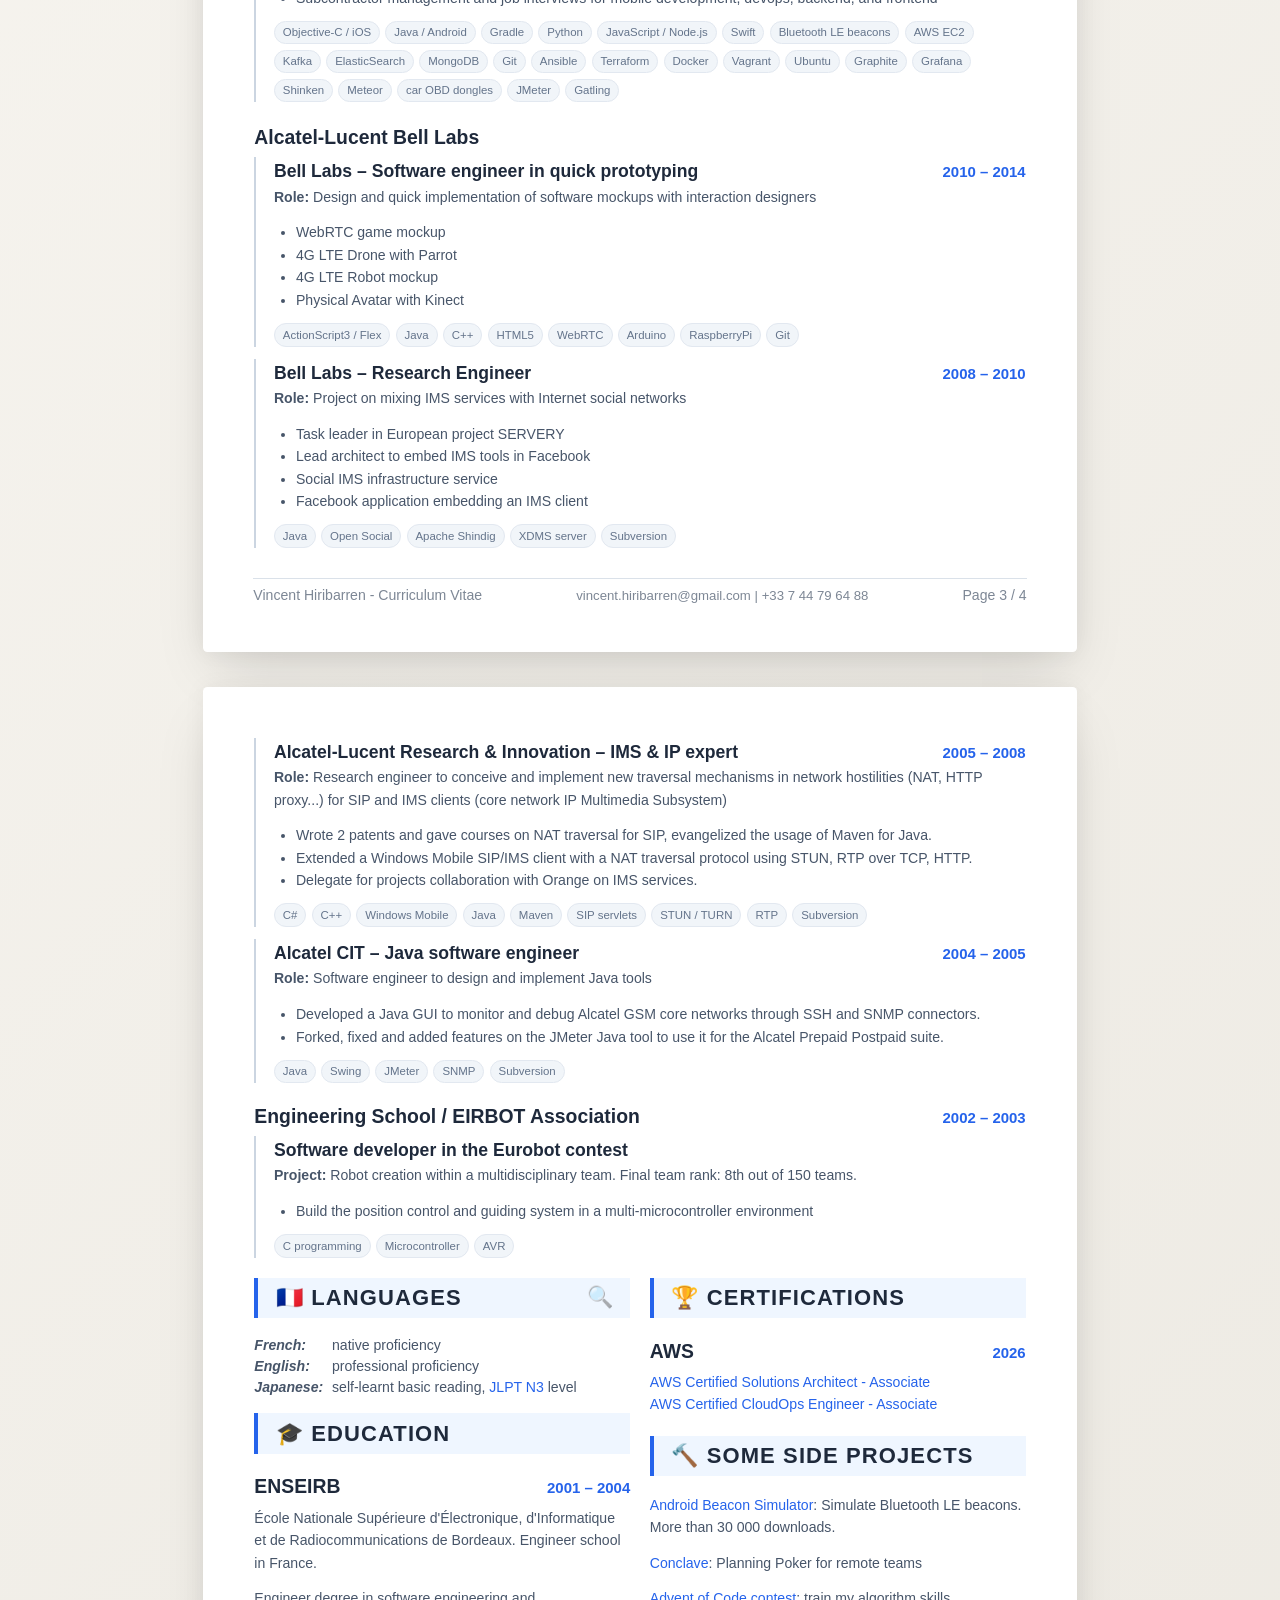
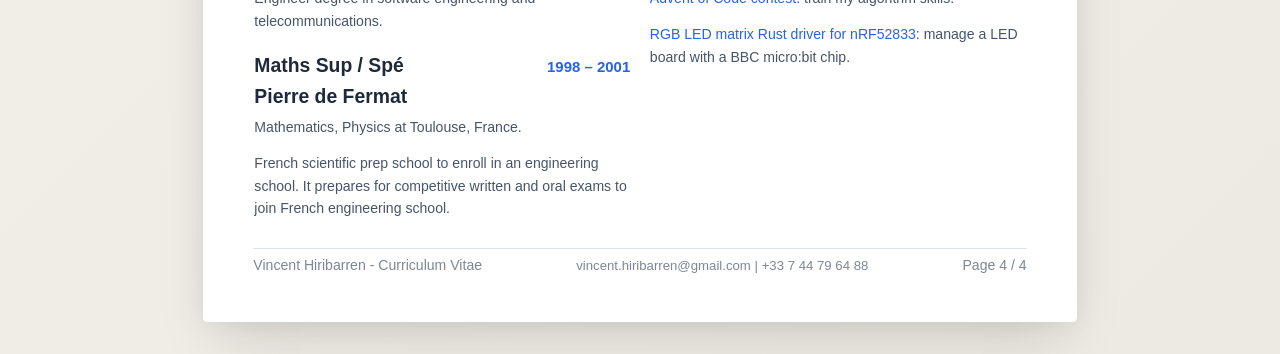
==== commit da4c3100: "add a line on AI" ====
--- a/docs/en/index.html
+++ b/docs/en/index.html
@@ -23,10 +23,6 @@
     <link rel="stylesheet" href="../assets/styles.css">
     <link rel="stylesheet" href="https://fonts.googleapis.com/css2?family=Inter:wght@300;400;600;700&display=swap">
     <script type="module" src="../assets/script.js"></script>
-    <!-- Cloudflare Web Analytics -->
-    <script defer src='https://static.cloudflareinsights.com/beacon.min.js'
-        data-cf-beacon='{"token": "0611d3d60fe64ea7a4230b15f3baffe5"}'></script>
-    <!-- End Cloudflare Web Analytics -->
 </head>
 
 <body>
@@ -219,14 +215,15 @@
                         <h3>Architecture & Engineering Practices</h3>
                         <dl>
                             <dt>Architecture:</dt>
-                            <dd>UML, C4, Designing systems for scalability, observability, maintainability and cost
-                                efficiency.</dd>
+                            <dd>UML, C4; scalability, observability, maintainability, cost</dd>
                             <dt>Design:</dt>
-                            <dd>Microservices, Clean Architecture, SOLID, design patterns, dependency injection</dd>
+                            <dd>Microservices, Clean Architecture, SOLID, design patterns</dd>
                             <dt>Testing:</dt>
                             <dd>unit testing, mocking, testable design</dd>
                             <dt>Code Quality:</dt>
                             <dd>linters, formatters, pre-commit hooks, static analysis</dd>
+                            <dt>AI:</dt>
+                            <dd>Claude Code, Kiro; how agents work (tool loop, context, MCP)</dd>
                             <dt>SDLC:</dt>
                             <dd>Git workflows, security fixes, multi-environment configuration</dd>
                         </dl>
